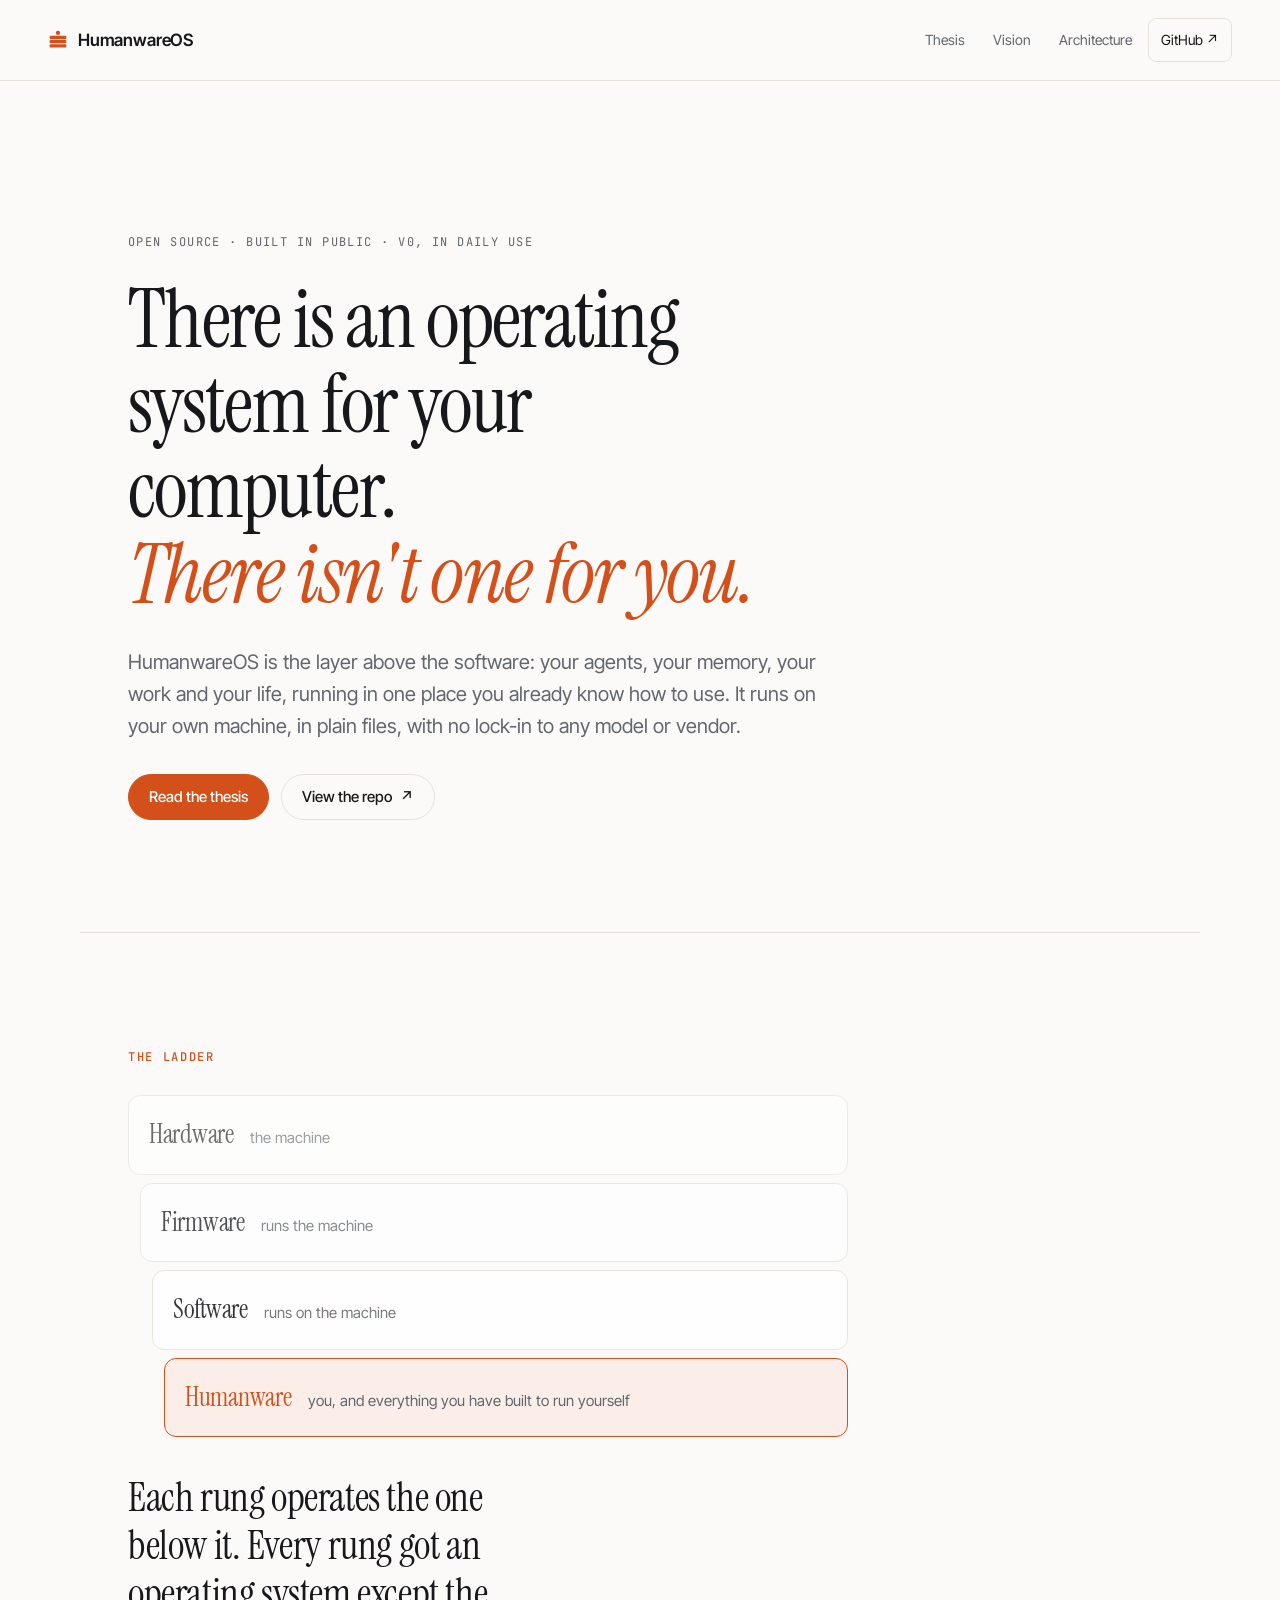
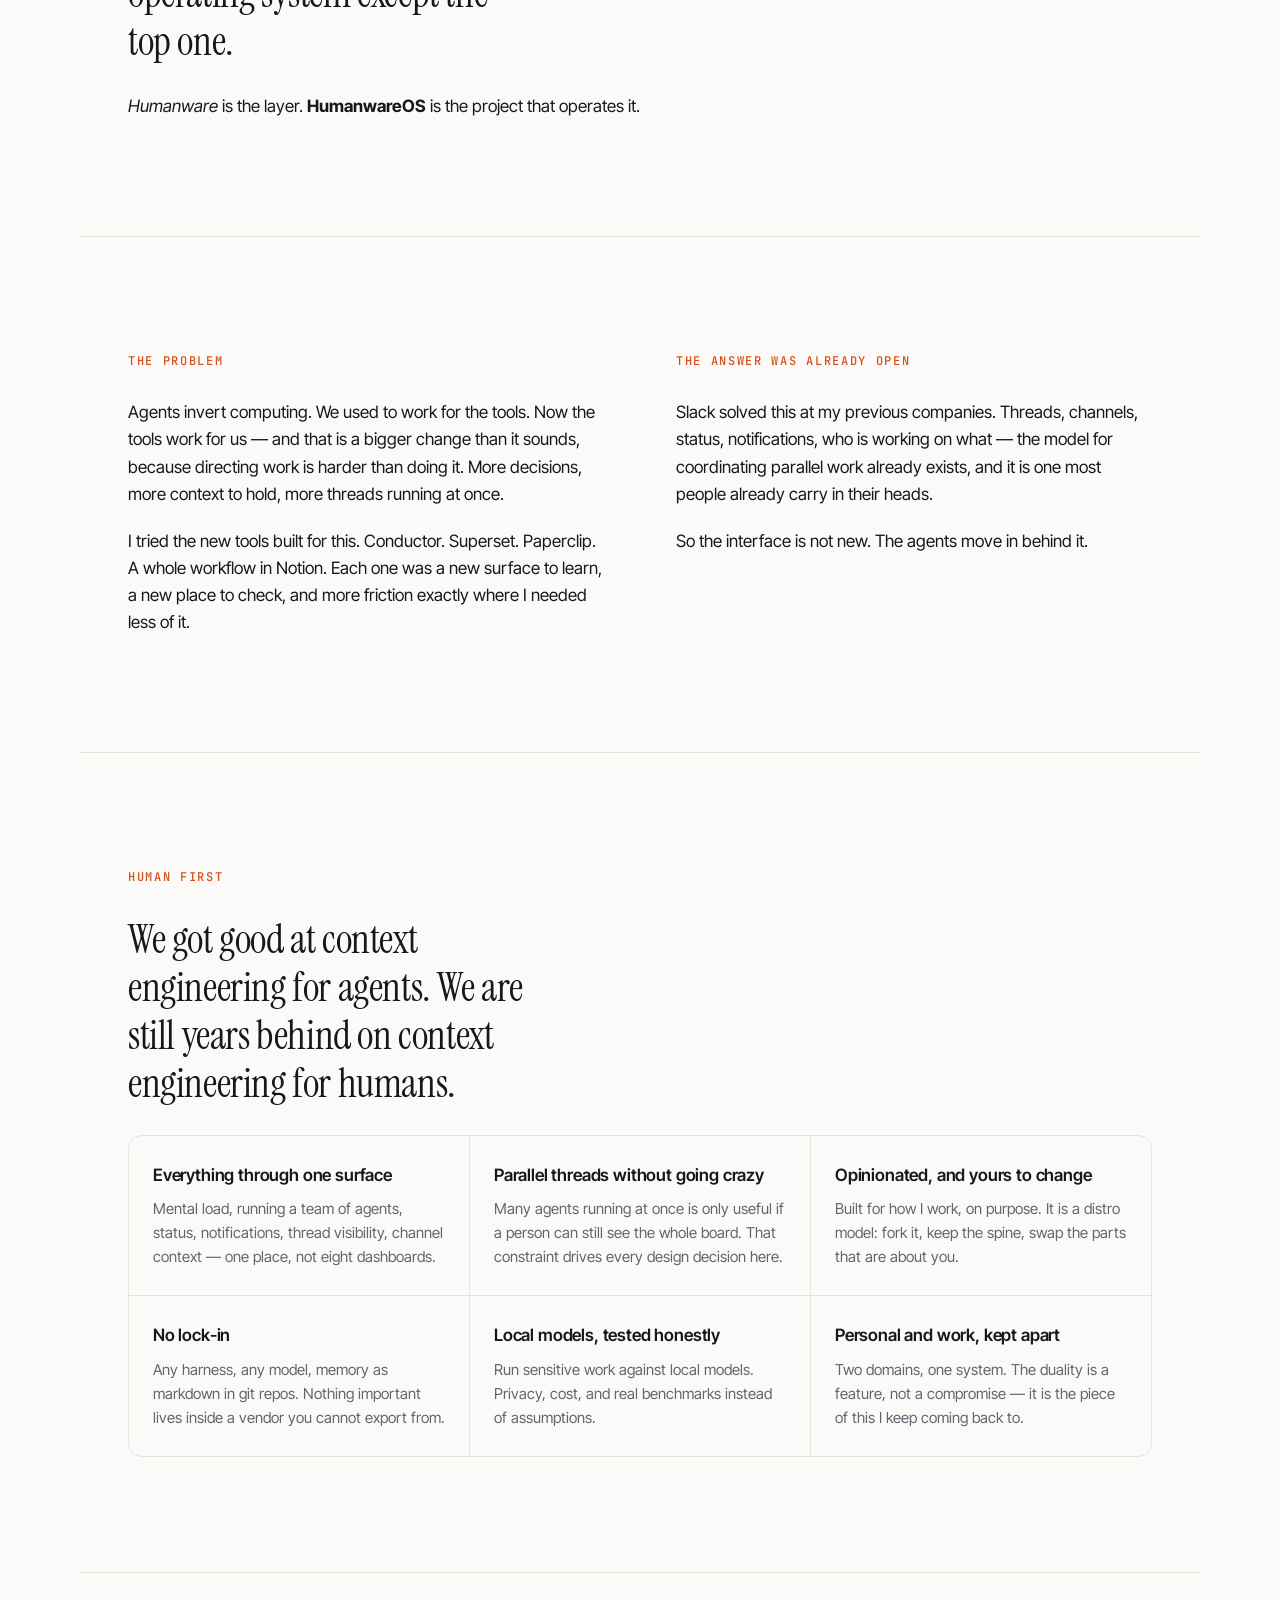
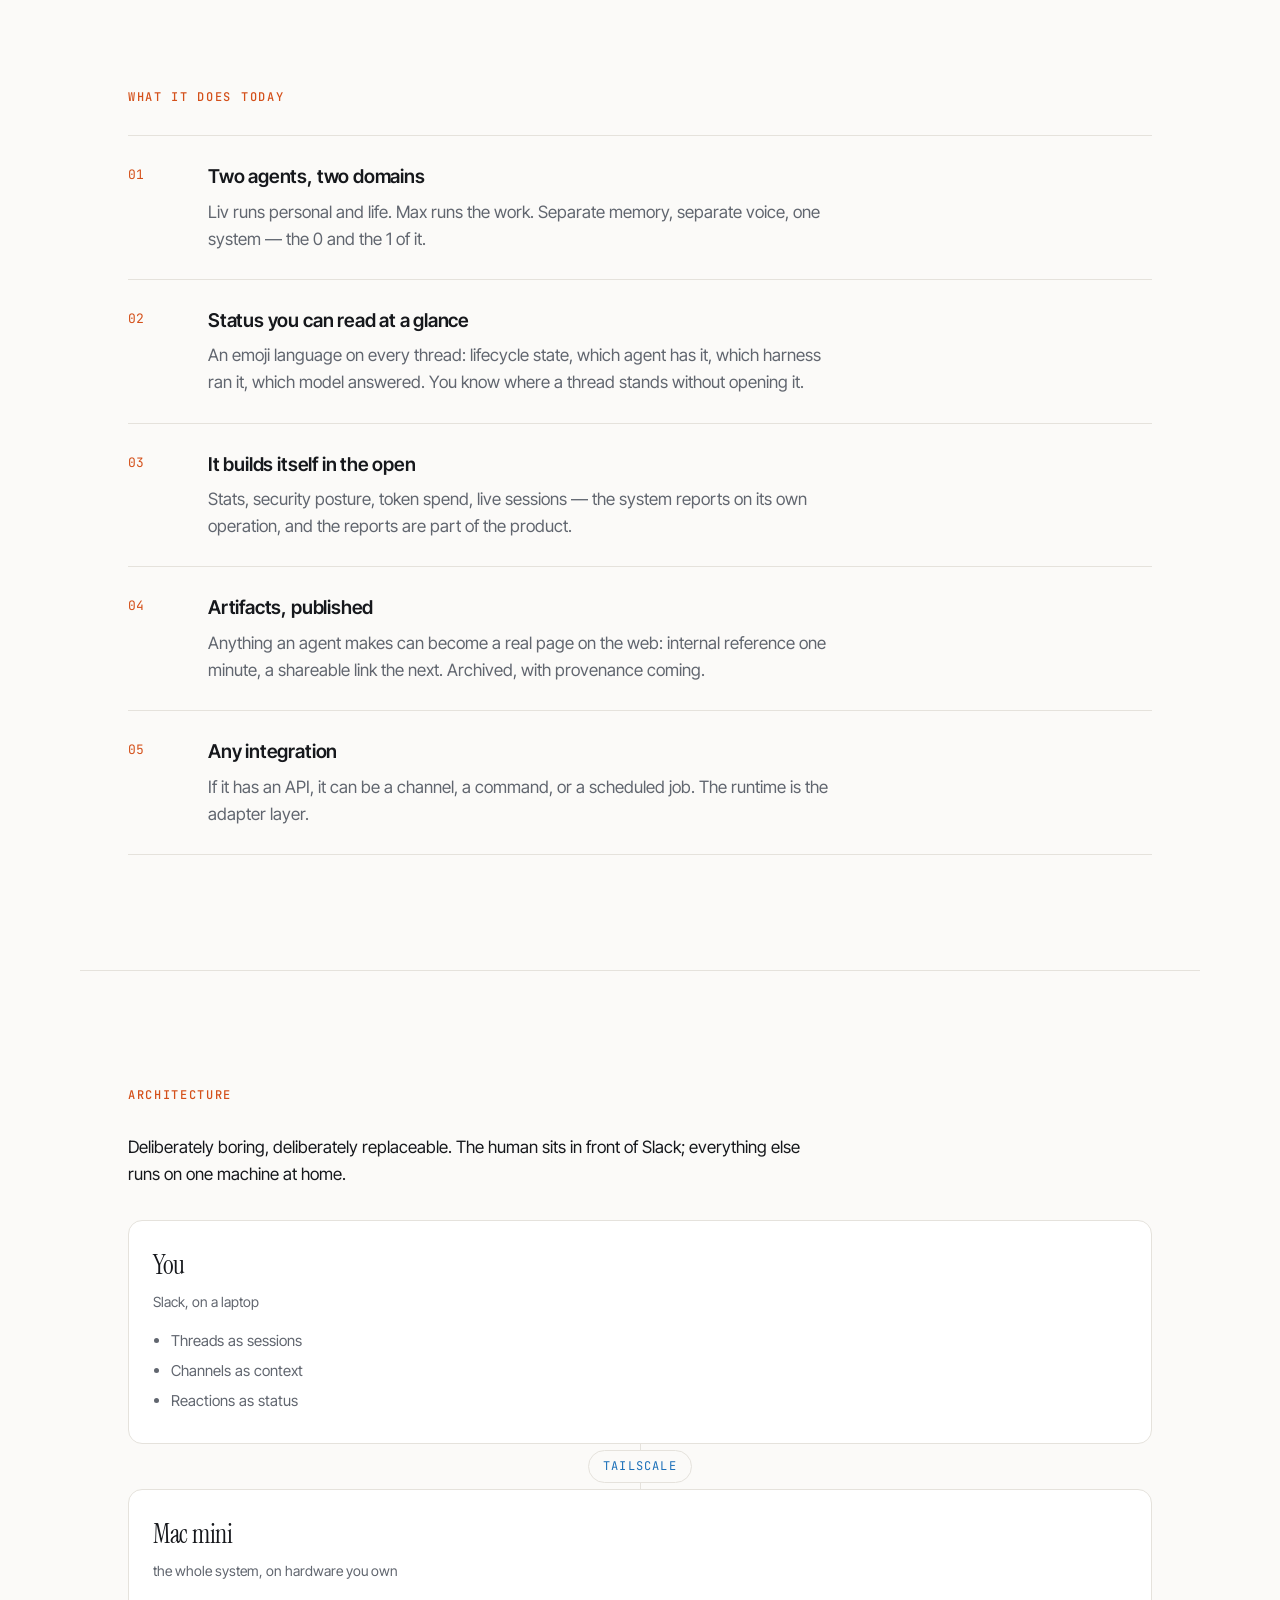
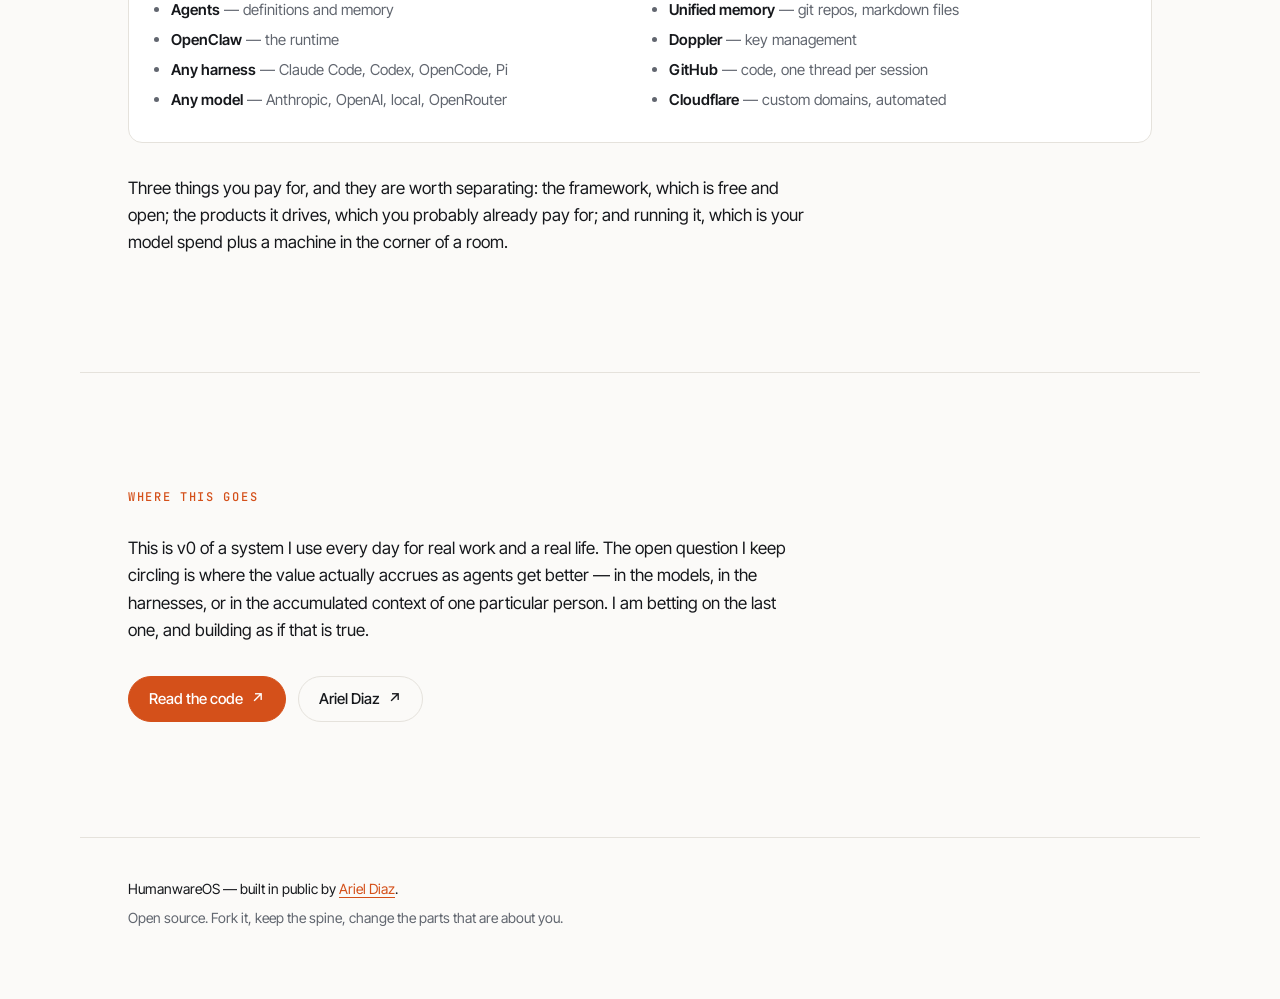
==== index.html @ c7828d2a "site: HumanwareOS v1 landing page Single static page, no build step. Narrative follows the intro-vid" ====
<!doctype html>
<html lang="en">
<head>
<meta charset="utf-8">
<meta name="viewport" content="width=device-width, initial-scale=1">
<title>HumanwareOS — an operating system for the top rung</title>
<meta name="description" content="Hardware, firmware, software, humanware. Every rung got an operating system except the top one. HumanwareOS is an open, opinionated system for running your life and your work through agents — in Slack, on your own machine, in plain files.">
<meta name="theme-color" content="#0b0c0e">
<meta property="og:type" content="website">
<meta property="og:url" content="https://humanwareos.com/">
<meta property="og:title" content="HumanwareOS — an operating system for the top rung">
<meta property="og:description" content="Every rung got an operating system except the top one. An open, opinionated system for running your life and your work through agents.">
<meta property="og:image" content="https://humanwareos.com/assets/og.png">
<meta name="twitter:card" content="summary_large_image">
<link rel="canonical" href="https://humanwareos.com/">
<link rel="icon" href="/assets/mark.svg" type="image/svg+xml">
<link rel="preconnect" href="https://fonts.googleapis.com">
<link rel="preconnect" href="https://fonts.gstatic.com" crossorigin>
<link href="https://fonts.googleapis.com/css2?family=Instrument+Serif:ital@0;1&family=Inter+Tight:wght@400;500;600&family=JetBrains+Mono:wght@400;500&display=swap" rel="stylesheet">
<link rel="stylesheet" href="/styles.css">
</head>
<body>

<a class="skip" href="#main">Skip to content</a>

<header class="topbar">
  <a class="wordmark" href="/">
    <svg class="mark" viewBox="0 0 24 24" aria-hidden="true"><rect x="2" y="17" width="20" height="4" rx="1"/><rect x="2" y="12" width="20" height="4" rx="1"/><rect x="2" y="7" width="20" height="4" rx="1"/><circle cx="12" cy="3.4" r="2.6"/></svg>
    <span>HumanwareOS</span>
  </a>
  <nav aria-label="Sections">
    <a href="#thesis">Thesis</a>
    <a href="#vision">Vision</a>
    <a href="#architecture">Architecture</a>
    <a class="cta" href="https://github.com/arieldiaz/life-os">GitHub&nbsp;<span aria-hidden="true">↗</span></a>
  </nav>
</header>

<main id="main">

  <section class="hero">
    <p class="eyebrow">Open source · built in public · v0, in daily use</p>
    <h1>There is an operating system for your computer.<br><em>There isn't one for you.</em></h1>
    <p class="lede">HumanwareOS is the layer above the software: your agents, your memory, your work and your life, running in one place you already know how to use. It runs on your own machine, in plain files, with no lock-in to any model or vendor.</p>
    <div class="actions">
      <a class="btn primary" href="#thesis">Read the thesis</a>
      <a class="btn" href="https://github.com/arieldiaz/life-os">View the repo <span aria-hidden="true">↗</span></a>
    </div>
  </section>

  <section id="thesis" class="band">
    <h2 class="section-title">The ladder</h2>
    <ol class="ladder" aria-label="Layers of computing">
      <li><span class="rung-name">Hardware</span><span class="rung-note">the machine</span></li>
      <li><span class="rung-name">Firmware</span><span class="rung-note">runs the machine</span></li>
      <li><span class="rung-name">Software</span><span class="rung-note">runs on the machine</span></li>
      <li class="top"><span class="rung-name">Humanware</span><span class="rung-note">you, and everything you have built to run yourself</span></li>
    </ol>
    <p class="pull">Each rung operates the one below it. Every rung got an operating system except the top one.</p>
    <p class="body"><em>Humanware</em> is the layer. <strong>HumanwareOS</strong> is the project that operates it.</p>
  </section>

  <section id="challenge" class="band split">
    <div class="col">
      <h2 class="section-title">The problem</h2>
      <p class="body">Agents invert computing. We used to work for the tools. Now the tools work for us — and that is a bigger change than it sounds, because directing work is harder than doing it. More decisions, more context to hold, more threads running at once.</p>
      <p class="body">I tried the new tools built for this. Conductor. Superset. Paperclip. A whole workflow in Notion. Each one was a new surface to learn, a new place to check, and more friction exactly where I needed less of it.</p>
    </div>
    <div class="col">
      <h2 class="section-title">The answer was already open</h2>
      <p class="body">Slack solved this at my previous companies. Threads, channels, status, notifications, who is working on what — the model for coordinating parallel work already exists, and it is one most people already carry in their heads.</p>
      <p class="body">So the interface is not new. The agents move in behind it.</p>
    </div>
  </section>

  <section id="vision" class="band">
    <h2 class="section-title">Human first</h2>
    <p class="pull">We got good at context engineering for agents. We are still years behind on context engineering for humans.</p>
    <div class="grid">
      <article><h3>Everything through one surface</h3><p>Mental load, running a team of agents, status, notifications, thread visibility, channel context — one place, not eight dashboards.</p></article>
      <article><h3>Parallel threads without going crazy</h3><p>Many agents running at once is only useful if a person can still see the whole board. That constraint drives every design decision here.</p></article>
      <article><h3>Opinionated, and yours to change</h3><p>Built for how I work, on purpose. It is a distro model: fork it, keep the spine, swap the parts that are about you.</p></article>
      <article><h3>No lock-in</h3><p>Any harness, any model, memory as markdown in git repos. Nothing important lives inside a vendor you cannot export from.</p></article>
      <article><h3>Local models, tested honestly</h3><p>Run sensitive work against local models. Privacy, cost, and real benchmarks instead of assumptions.</p></article>
      <article><h3>Personal and work, kept apart</h3><p>Two domains, one system. The duality is a feature, not a compromise — it is the piece of this I keep coming back to.</p></article>
    </div>
  </section>

  <section id="features" class="band">
    <h2 class="section-title">What it does today</h2>
    <div class="feature-rows">
      <div class="frow"><div class="fnum">01</div><div><h3>Two agents, two domains</h3><p>Liv runs personal and life. Max runs the work. Separate memory, separate voice, one system — the 0 and the 1 of it.</p></div></div>
      <div class="frow"><div class="fnum">02</div><div><h3>Status you can read at a glance</h3><p>An emoji language on every thread: lifecycle state, which agent has it, which harness ran it, which model answered. You know where a thread stands without opening it.</p></div></div>
      <div class="frow"><div class="fnum">03</div><div><h3>It builds itself in the open</h3><p>Stats, security posture, token spend, live sessions — the system reports on its own operation, and the reports are part of the product.</p></div></div>
      <div class="frow"><div class="fnum">04</div><div><h3>Artifacts, published</h3><p>Anything an agent makes can become a real page on the web: internal reference one minute, a shareable link the next. Archived, with provenance coming.</p></div></div>
      <div class="frow"><div class="fnum">05</div><div><h3>Any integration</h3><p>If it has an API, it can be a channel, a command, or a scheduled job. The runtime is the adapter layer.</p></div></div>
    </div>
  </section>

  <section id="architecture" class="band">
    <h2 class="section-title">Architecture</h2>
    <p class="body arch-intro">Deliberately boring, deliberately replaceable. The human sits in front of Slack; everything else runs on one machine at home.</p>
    <div class="stack">
      <div class="node">
        <h3>You</h3>
        <p class="node-sub">Slack, on a laptop</p>
        <ul><li>Threads as sessions</li><li>Channels as context</li><li>Reactions as status</li></ul>
      </div>
      <div class="link" aria-hidden="true"><span>Tailscale</span></div>
      <div class="node wide">
        <h3>Mac mini</h3>
        <p class="node-sub">the whole system, on hardware you own</p>
        <ul class="two-up">
          <li><strong>Agents</strong> — definitions and memory</li>
          <li><strong>OpenClaw</strong> — the runtime</li>
          <li><strong>Any harness</strong> — Claude Code, Codex, OpenCode, Pi</li>
          <li><strong>Any model</strong> — Anthropic, OpenAI, local, OpenRouter</li>
          <li><strong>Unified memory</strong> — git repos, markdown files</li>
          <li><strong>Doppler</strong> — key management</li>
          <li><strong>GitHub</strong> — code, one thread per session</li>
          <li><strong>Cloudflare</strong> — custom domains, automated</li>
        </ul>
      </div>
    </div>
    <p class="body">Three things you pay for, and they are worth separating: the framework, which is free and open; the products it drives, which you probably already pay for; and running it, which is your model spend plus a machine in the corner of a room.</p>
  </section>

  <section class="band closing">
    <h2 class="section-title">Where this goes</h2>
    <p class="body">This is v0 of a system I use every day for real work and a real life. The open question I keep circling is where the value actually accrues as agents get better — in the models, in the harnesses, or in the accumulated context of one particular person. I am betting on the last one, and building as if that is true.</p>
    <div class="actions">
      <a class="btn primary" href="https://github.com/arieldiaz/life-os">Read the code <span aria-hidden="true">↗</span></a>
      <a class="btn" href="https://arieldiaz.com">Ariel Diaz <span aria-hidden="true">↗</span></a>
    </div>
  </section>

</main>

<footer class="footer">
  <p>HumanwareOS — built in public by <a href="https://arieldiaz.com">Ariel Diaz</a>.</p>
  <p class="dim">Open source. Fork it, keep the spine, change the parts that are about you.</p>
</footer>

</body>
</html>
---- styles.css ----
/* HumanwareOS — humanwareos.com
   One stylesheet, no build step. Tokens first, then layout. */

:root {
  --bg: #0b0c0e;
  --surface: #131519;
  --surface-2: #191c21;
  --text: #edeff2;
  --muted: #949ba6;
  --line: #23272e;
  --accent: #ff7a45;   /* work / fire */
  --accent-2: #4aa8f0; /* life / ocean */
  --accent-ink: #0b0c0e;

  --font-display: "Instrument Serif", Georgia, serif;
  --font-text: "Inter Tight", -apple-system, BlinkMacSystemFont, "Segoe UI", sans-serif;
  --font-mono: "JetBrains Mono", ui-monospace, SFMono-Regular, Menlo, monospace;

  --measure: 68ch;
  --pad: clamp(20px, 5vw, 48px);
}

@media (prefers-color-scheme: light) {
  :root {
    --bg: #fbfaf8;
    --surface: #ffffff;
    --surface-2: #f4f2ee;
    --text: #16181c;
    --muted: #61666f;
    --line: #e5e2dc;
    --accent: #d4501a;
    --accent-2: #1a6fb8;
    --accent-ink: #ffffff;
  }
}

*, *::before, *::after { box-sizing: border-box; }

html { scroll-behavior: smooth; }
@media (prefers-reduced-motion: reduce) {
  html { scroll-behavior: auto; }
  * { animation: none !important; transition: none !important; }
}

body {
  margin: 0;
  background: var(--bg);
  color: var(--text);
  font-family: var(--font-text);
  font-size: 17px;
  line-height: 1.6;
  -webkit-font-smoothing: antialiased;
}

a { color: inherit; }

.skip {
  position: absolute; left: -9999px; top: 0;
  background: var(--accent); color: var(--accent-ink);
  padding: 12px 16px; z-index: 10;
}
.skip:focus { left: 0; }

:focus-visible { outline: 2px solid var(--accent); outline-offset: 3px; border-radius: 4px; }

/* ---------- top bar ---------- */

.topbar {
  display: flex; align-items: center; justify-content: space-between;
  gap: 16px;
  padding: 18px var(--pad);
  border-bottom: 1px solid var(--line);
  position: sticky; top: 0; z-index: 5;
  background: color-mix(in srgb, var(--bg) 88%, transparent);
  backdrop-filter: blur(10px);
}

.wordmark {
  display: inline-flex; align-items: center; gap: 10px;
  text-decoration: none; font-weight: 600; letter-spacing: -0.01em;
}
.mark { width: 20px; height: 20px; fill: var(--accent); flex: none; }

.topbar nav { display: flex; align-items: center; gap: 4px; }
.topbar nav a {
  text-decoration: none; color: var(--muted);
  font-size: 14px; padding: 10px 12px; border-radius: 8px;
  min-height: 44px; display: inline-flex; align-items: center;
}
.topbar nav a:hover { color: var(--text); background: var(--surface-2); }
.topbar nav a.cta { color: var(--text); border: 1px solid var(--line); }
@media (max-width: 640px) {
  .topbar nav a:not(.cta) { display: none; }
}

/* ---------- shared ---------- */

.band {
  padding: clamp(64px, 9vw, 120px) var(--pad);
  max-width: 1120px; margin: 0 auto;
  border-top: 1px solid var(--line);
}

.section-title {
  font-family: var(--font-mono);
  font-size: 12px; font-weight: 500;
  letter-spacing: 0.14em; text-transform: uppercase;
  color: var(--accent);
  margin: 0 0 28px;
}

.body { max-width: var(--measure); color: var(--text); margin: 0 0 20px; }
.body:last-child { margin-bottom: 0; }

.pull {
  font-family: var(--font-display);
  font-size: clamp(26px, 4vw, 40px);
  line-height: 1.2; letter-spacing: -0.01em;
  max-width: 22ch; margin: 0 0 28px;
}

.btn {
  display: inline-flex; align-items: center; gap: 8px;
  min-height: 46px; padding: 0 20px;
  border: 1px solid var(--line); border-radius: 999px;
  text-decoration: none; font-size: 15px; font-weight: 500;
  transition: background 120ms ease, border-color 120ms ease, transform 120ms ease;
}
.btn:hover { background: var(--surface-2); transform: translateY(-1px); }
.btn.primary { background: var(--accent); border-color: var(--accent); color: var(--accent-ink); }
.btn.primary:hover { filter: brightness(1.08); background: var(--accent); }

.actions { display: flex; flex-wrap: wrap; gap: 12px; margin-top: 32px; }

/* ---------- hero ---------- */

.hero {
  padding: clamp(72px, 12vw, 152px) var(--pad) clamp(64px, 9vw, 112px);
  max-width: 1120px; margin: 0 auto;
}

.eyebrow {
  font-family: var(--font-mono); font-size: 12px;
  letter-spacing: 0.12em; text-transform: uppercase;
  color: var(--muted); margin: 0 0 24px;
}

.hero h1 {
  font-family: var(--font-display);
  font-weight: 400;
  font-size: clamp(38px, 7.2vw, 82px);
  line-height: 1.04;
  letter-spacing: -0.02em;
  margin: 0 0 28px;
  max-width: 17ch;
}
.hero h1 em { font-style: italic; color: var(--accent); }

.lede { max-width: 58ch; font-size: clamp(17px, 2vw, 20px); color: var(--muted); margin: 0; }

/* ---------- the ladder ---------- */

.ladder { list-style: none; margin: 0 0 36px; padding: 0; max-width: 720px; }
.ladder li {
  display: flex; align-items: baseline; gap: 16px; flex-wrap: wrap;
  padding: 18px 20px;
  border: 1px solid var(--line);
  border-radius: 12px;
  background: var(--surface);
  margin-bottom: 8px;
}
.ladder li:nth-child(1) { margin-left: 0; opacity: 0.62; }
.ladder li:nth-child(2) { margin-left: 12px; opacity: 0.74; }
.ladder li:nth-child(3) { margin-left: 24px; opacity: 0.86; }
.ladder li.top {
  margin-left: 36px;
  opacity: 1;
  border-color: var(--accent);
  background: color-mix(in srgb, var(--accent) 10%, var(--surface));
}
@media (max-width: 560px) {
  .ladder li, .ladder li.top { margin-left: 0; }
}
.rung-name { font-family: var(--font-display); font-size: 26px; letter-spacing: -0.01em; }
.ladder li.top .rung-name { color: var(--accent); }
.rung-note { color: var(--muted); font-size: 15px; }

/* ---------- split ---------- */

.split { display: grid; grid-template-columns: 1fr 1fr; gap: clamp(32px, 6vw, 72px); }
@media (max-width: 860px) { .split { grid-template-columns: 1fr; } }

/* ---------- vision grid ---------- */

.grid {
  display: grid;
  grid-template-columns: repeat(auto-fit, minmax(260px, 1fr));
  gap: 1px;
  background: var(--line);
  border: 1px solid var(--line);
  border-radius: 14px;
  overflow: hidden;
}
.grid article { background: var(--bg); padding: 26px 24px; }
.grid h3 { font-size: 17px; font-weight: 600; margin: 0 0 8px; letter-spacing: -0.01em; }
.grid p { margin: 0; color: var(--muted); font-size: 15px; }

/* ---------- feature rows ---------- */

.feature-rows { border-top: 1px solid var(--line); }
.frow {
  display: grid; grid-template-columns: 72px 1fr; gap: 8px;
  padding: 26px 0; border-bottom: 1px solid var(--line);
}
@media (max-width: 560px) { .frow { grid-template-columns: 1fr; gap: 4px; } }
.fnum { font-family: var(--font-mono); font-size: 13px; color: var(--accent); padding-top: 3px; }
.frow h3 { font-size: 19px; margin: 0 0 6px; font-weight: 600; letter-spacing: -0.01em; }
.frow p { margin: 0; color: var(--muted); max-width: 62ch; }

/* ---------- architecture stack ---------- */

.arch-intro { margin-bottom: 32px; }

.stack { display: flex; flex-direction: column; align-items: stretch; margin-bottom: 32px; }

.node {
  border: 1px solid var(--line); border-radius: 14px;
  background: var(--surface); padding: 24px;
}
.node h3 { font-family: var(--font-display); font-size: 26px; font-weight: 400; margin: 0; letter-spacing: -0.01em; }
.node-sub { color: var(--muted); font-size: 14px; margin: 4px 0 16px; }
.node ul { margin: 0; padding-left: 18px; color: var(--muted); font-size: 15px; }
.node li { margin-bottom: 6px; }
.node li strong { color: var(--text); font-weight: 600; }
.node ul.two-up { columns: 2; column-gap: 40px; }
@media (max-width: 640px) { .node ul.two-up { columns: 1; } }

.link {
  display: flex; align-items: center; justify-content: center;
  padding: 6px 0; position: relative;
}
.link::before {
  content: ""; position: absolute; top: 0; bottom: 0; left: 50%;
  width: 1px; background: var(--line);
}
.link span {
  position: relative; background: var(--bg); padding: 6px 14px;
  font-family: var(--font-mono); font-size: 12px; letter-spacing: 0.1em;
  text-transform: uppercase; color: var(--accent-2);
  border: 1px solid var(--line); border-radius: 999px;
}

/* ---------- closing + footer ---------- */

.closing .body { max-width: var(--measure); }

.footer {
  border-top: 1px solid var(--line);
  padding: 40px var(--pad) 64px;
  max-width: 1120px; margin: 0 auto;
  font-size: 14px;
}
.footer p { margin: 0 0 6px; }
.footer .dim { color: var(--muted); }
.footer a { color: var(--accent); text-decoration-thickness: 1px; text-underline-offset: 3px; }
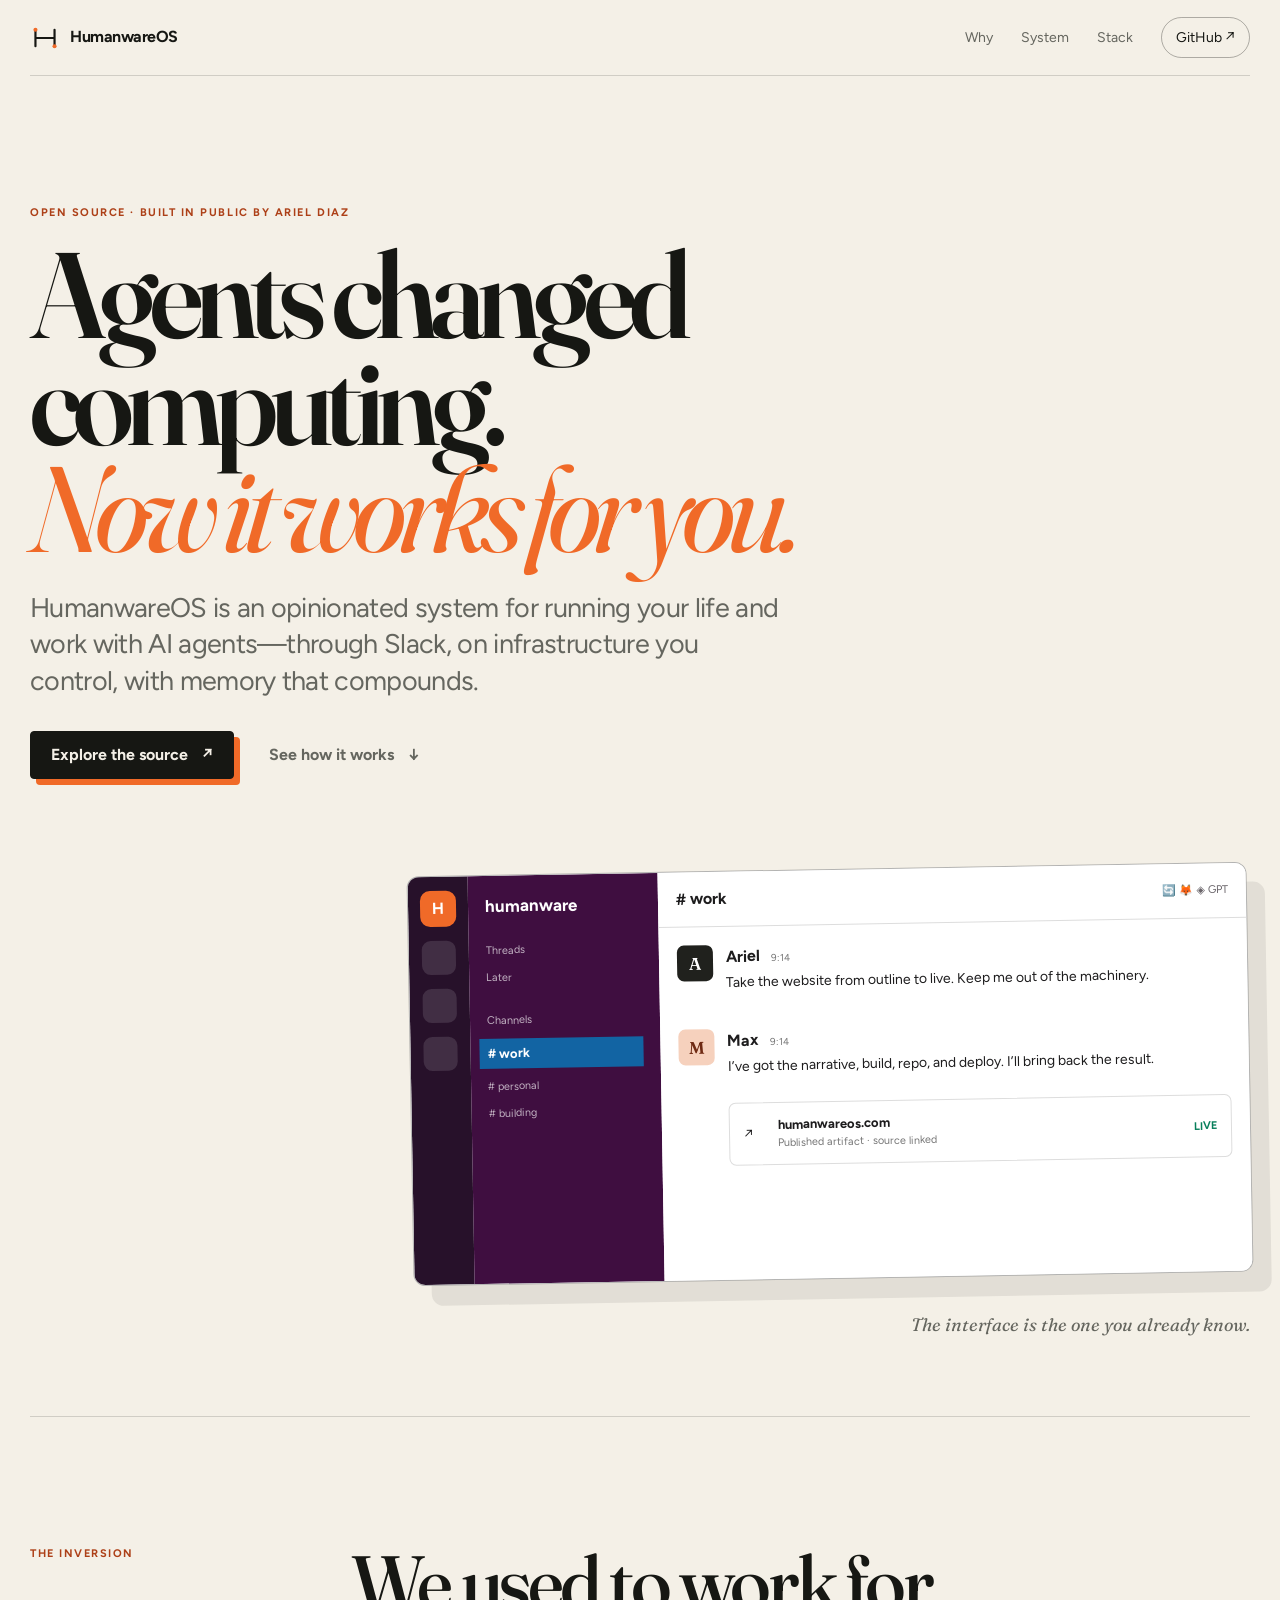
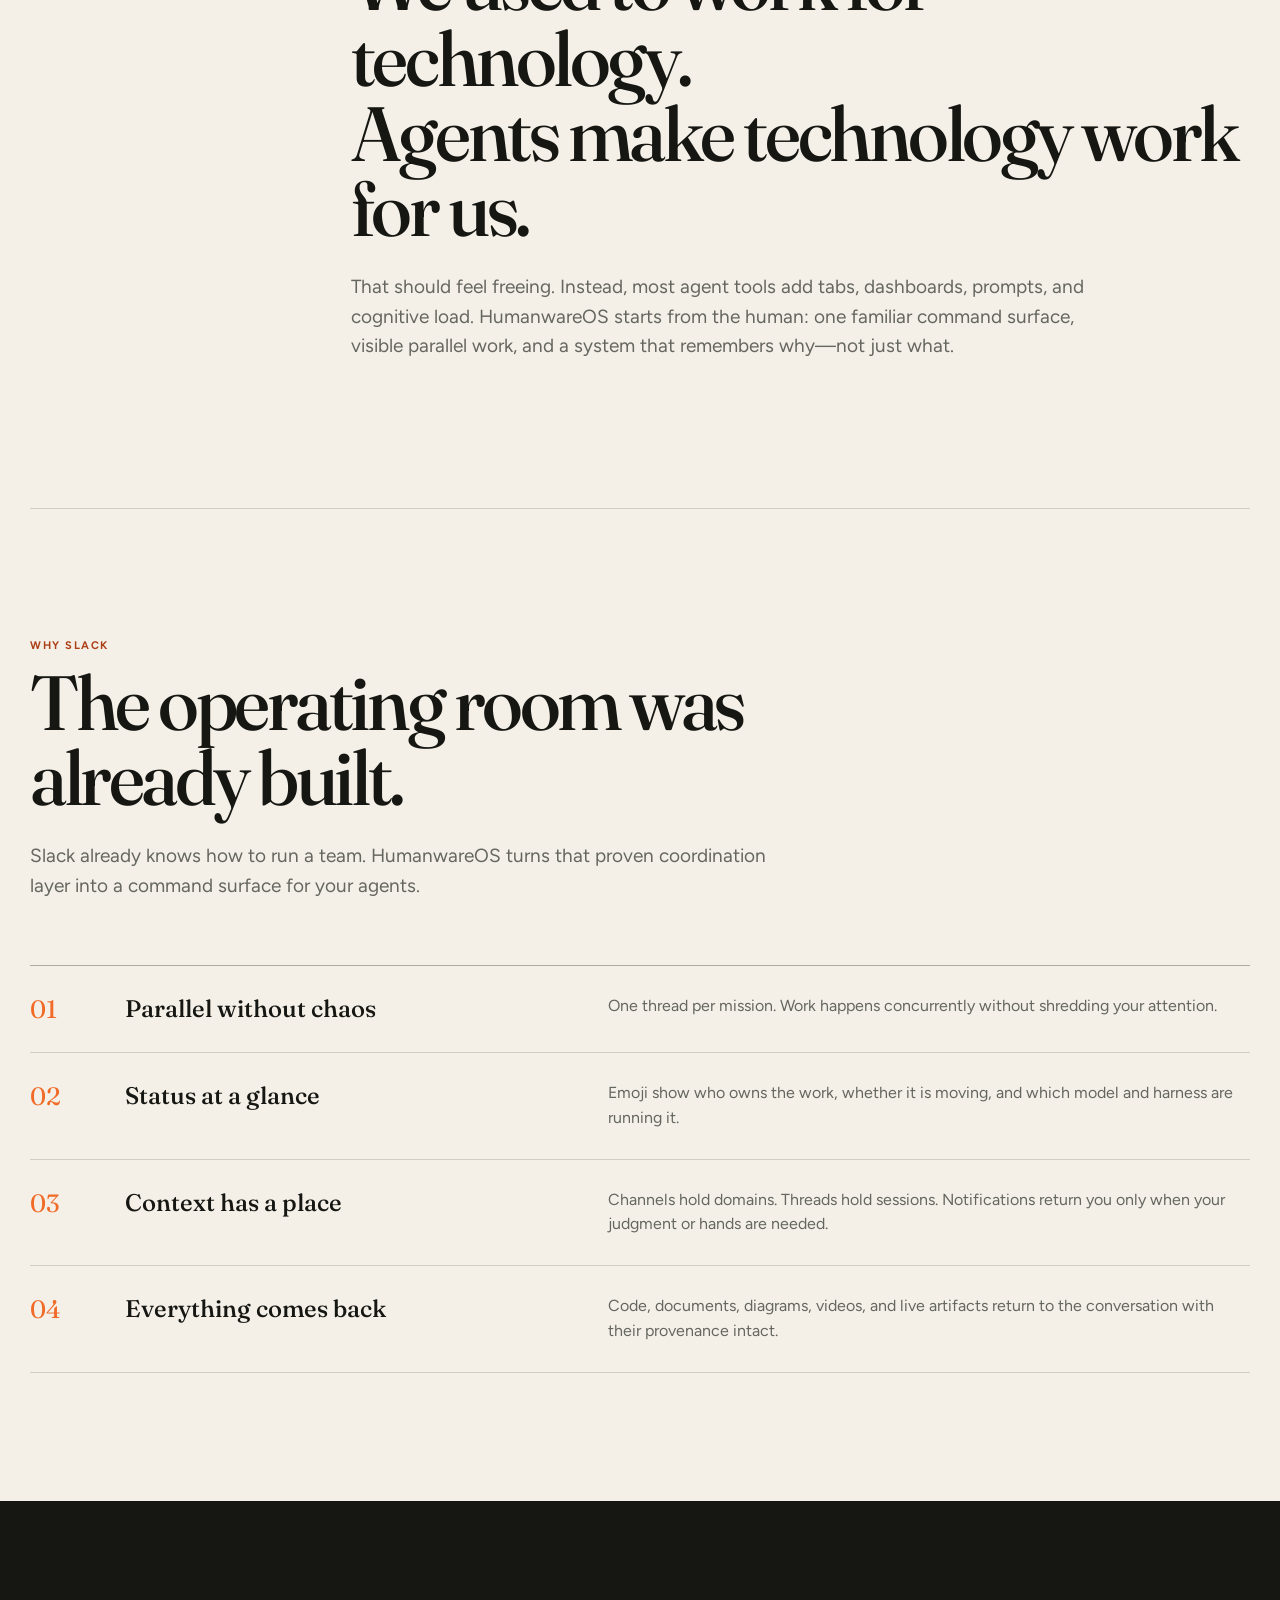
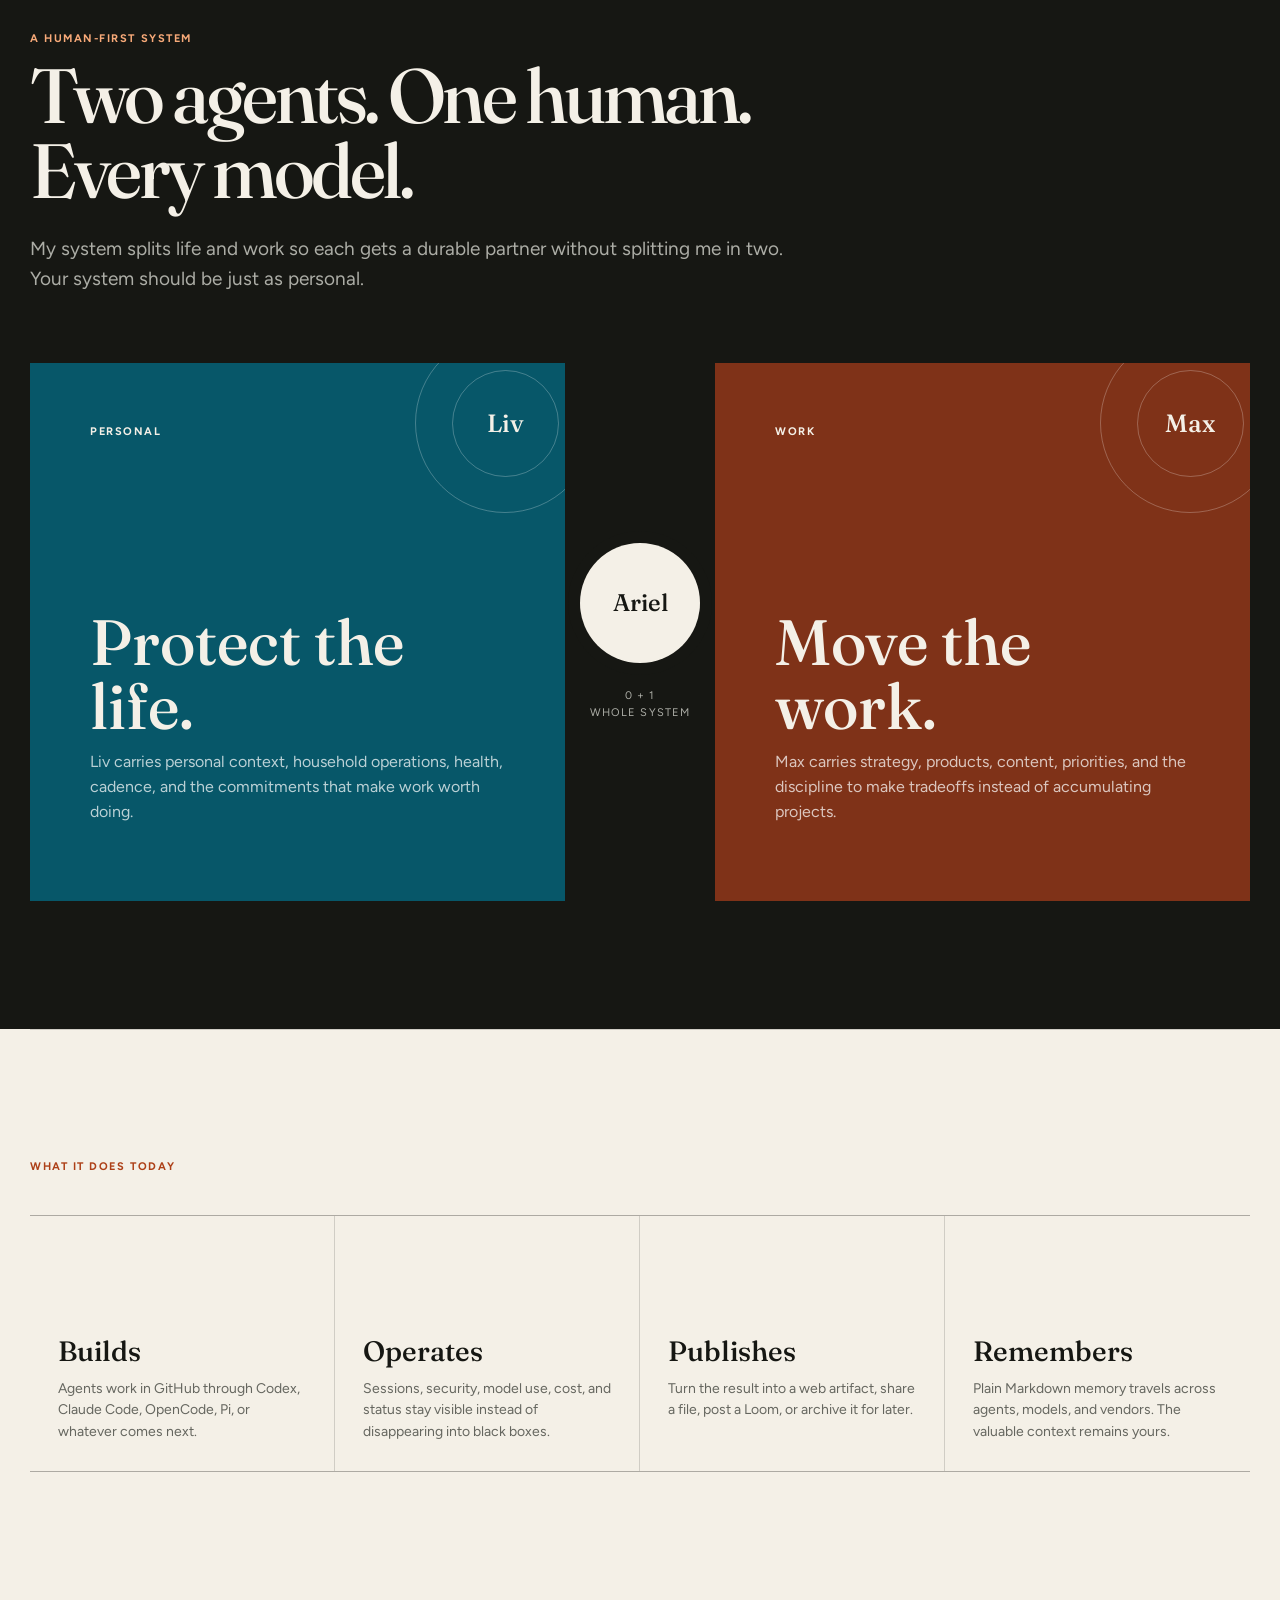
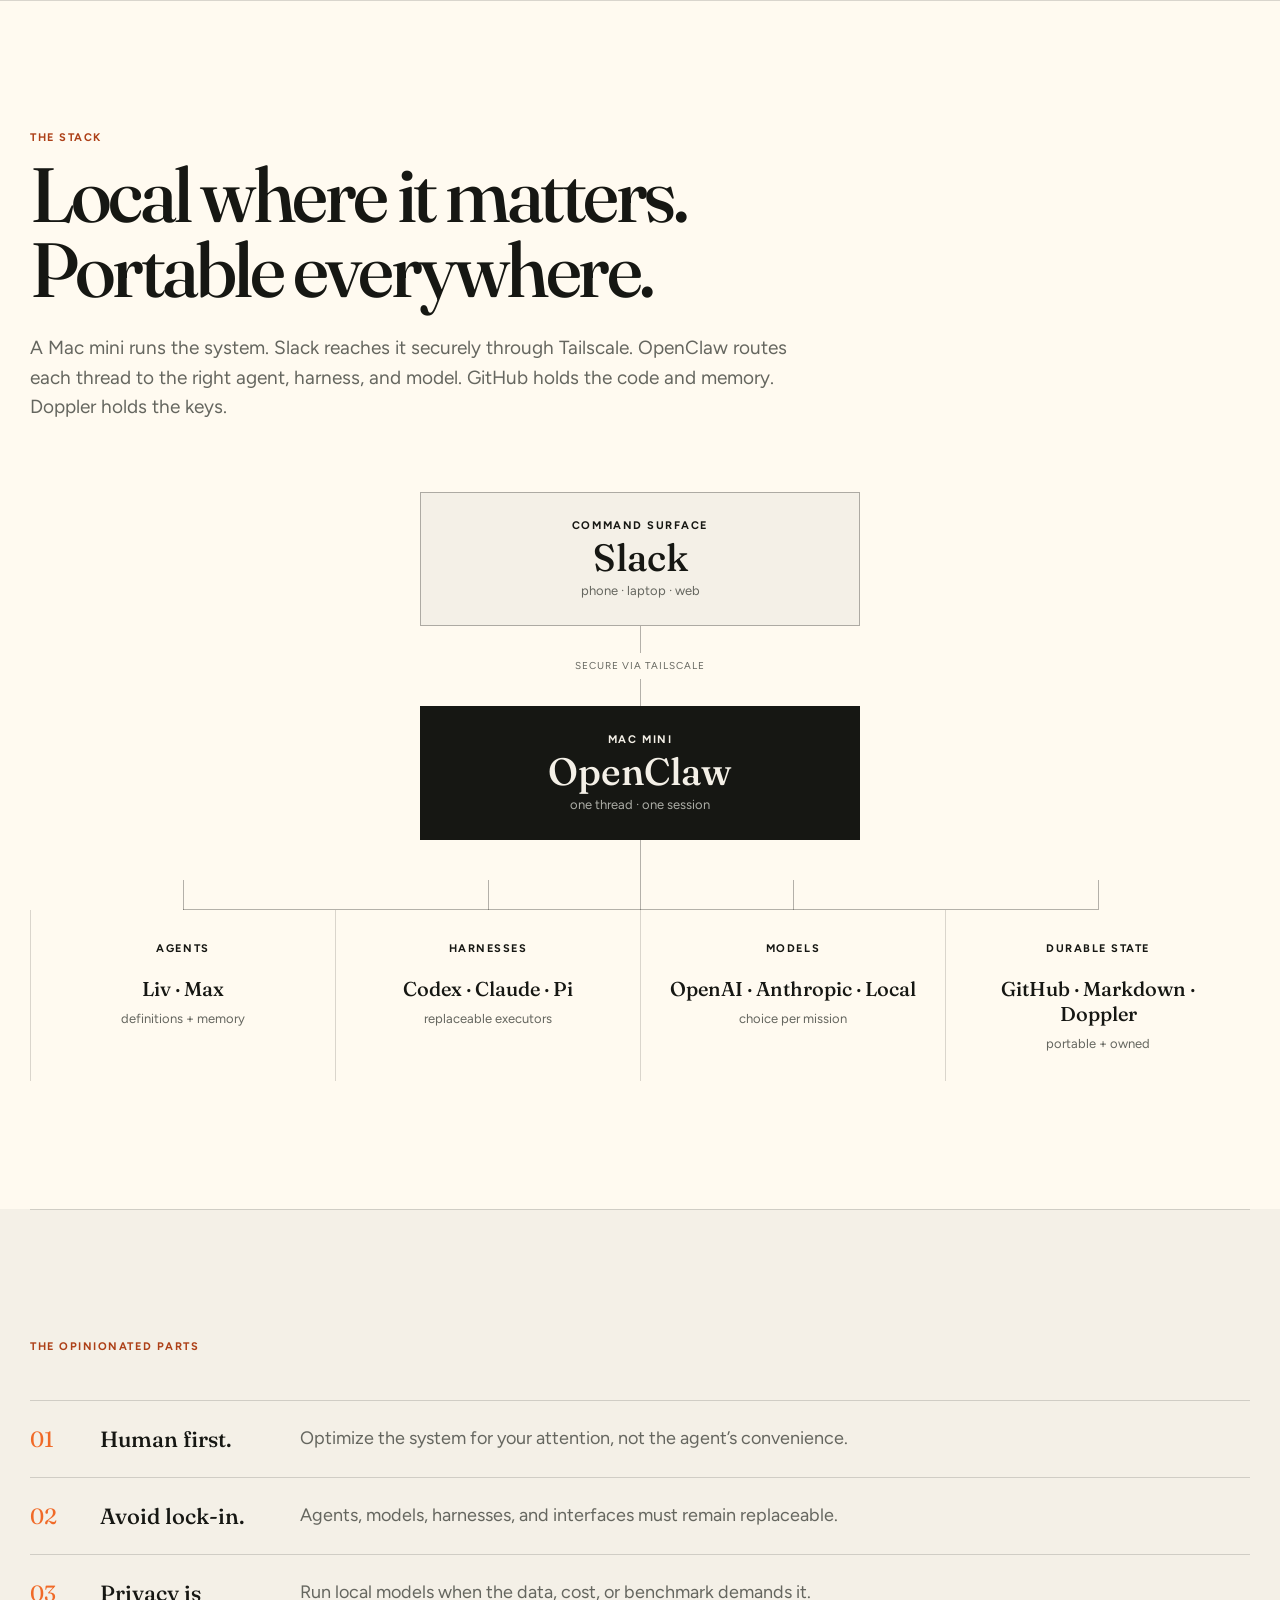
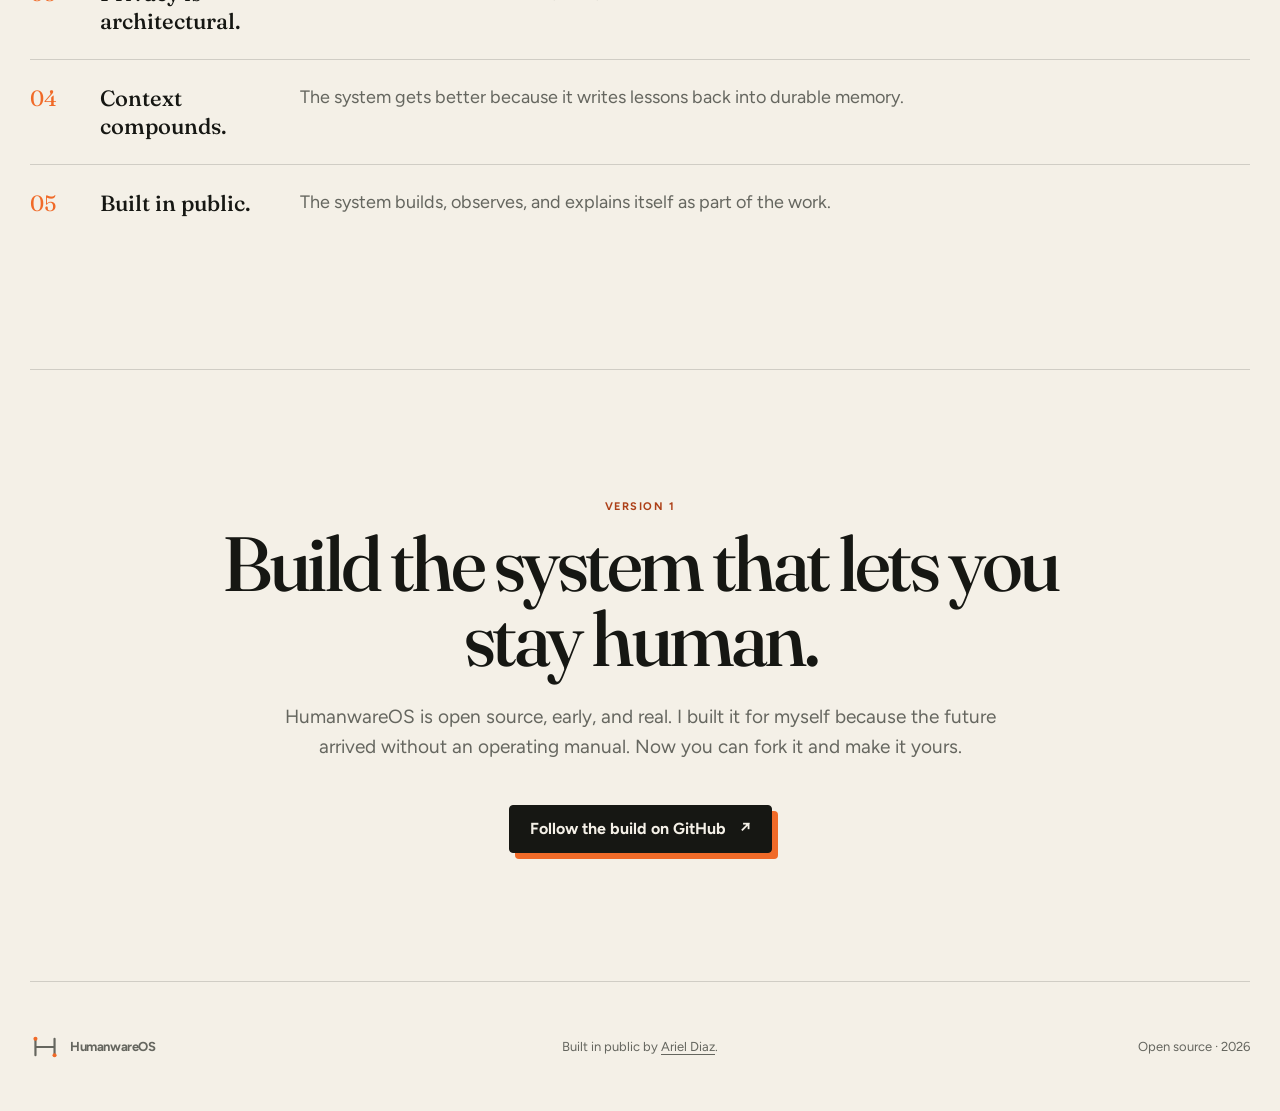
==== commit 49c7d95c: "Launch HumanwareOS website" ====
--- a/index.html
+++ b/index.html
@@ -1,145 +1,184 @@
 <!doctype html>
 <html lang="en">
-<head>
-<meta charset="utf-8">
-<meta name="viewport" content="width=device-width, initial-scale=1">
-<title>HumanwareOS — an operating system for the top rung</title>
-<meta name="description" content="Hardware, firmware, software, humanware. Every rung got an operating system except the top one. HumanwareOS is an open, opinionated system for running your life and your work through agents — in Slack, on your own machine, in plain files.">
-<meta name="theme-color" content="#0b0c0e">
-<meta property="og:type" content="website">
-<meta property="og:url" content="https://humanwareos.com/">
-<meta property="og:title" content="HumanwareOS — an operating system for the top rung">
-<meta property="og:description" content="Every rung got an operating system except the top one. An open, opinionated system for running your life and your work through agents.">
-<meta property="og:image" content="https://humanwareos.com/assets/og.png">
-<meta name="twitter:card" content="summary_large_image">
-<link rel="canonical" href="https://humanwareos.com/">
-<link rel="icon" href="/assets/mark.svg" type="image/svg+xml">
-<link rel="preconnect" href="https://fonts.googleapis.com">
-<link rel="preconnect" href="https://fonts.gstatic.com" crossorigin>
-<link href="https://fonts.googleapis.com/css2?family=Instrument+Serif:ital@0;1&family=Inter+Tight:wght@400;500;600&family=JetBrains+Mono:wght@400;500&display=swap" rel="stylesheet">
-<link rel="stylesheet" href="/styles.css">
-</head>
-<body>
+  <head>
+    <meta charset="utf-8">
+    <meta name="viewport" content="width=device-width, initial-scale=1">
+    <meta name="description" content="HumanwareOS is an open-source operating system for running your life and work with AI agents through Slack.">
+    <meta name="theme-color" content="#f4f0e7">
+    <meta property="og:title" content="HumanwareOS">
+    <meta property="og:description" content="Agents changed computing. HumanwareOS makes them work for you.">
+    <meta property="og:type" content="website">
+    <meta property="og:url" content="https://humanwareos.com/">
+    <meta name="twitter:card" content="summary_large_image">
+    <title>HumanwareOS — AI that works for you</title>
+    <link rel="preconnect" href="https://fonts.googleapis.com">
+    <link rel="preconnect" href="https://fonts.gstatic.com" crossorigin>
+    <link href="https://fonts.googleapis.com/css2?family=Figtree:wght@400;500;600;700&amp;family=Fraunces:opsz,wght@9..144,400;9..144,600&amp;display=swap" rel="stylesheet">
+    <link rel="stylesheet" href="/styles.css">
+    <script src="/app.js" defer></script>
+  </head>
+  <body>
+    <a class="skip-link" href="#main">Skip to content</a>
+    <header class="site-header">
+      <a class="wordmark" href="/" aria-label="HumanwareOS home">
+        <svg viewBox="0 0 44 44" aria-hidden="true">
+          <path d="M8 10v24M36 10v24M8 22h28"></path>
+          <circle cx="8" cy="10" r="3"></circle>
+          <circle cx="36" cy="34" r="3"></circle>
+        </svg>
+        <span>HumanwareOS</span>
+      </a>
+      <nav aria-label="Primary navigation">
+        <a href="#why">Why</a>
+        <a href="#system">System</a>
+        <a href="#stack">Stack</a>
+        <a class="nav-action" href="https://github.com/arieldiaz/life-os">GitHub <span aria-hidden="true">↗</span></a>
+      </nav>
+    </header>
 
-<a class="skip" href="#main">Skip to content</a>
+    <main id="main">
+      <section class="hero">
+        <div class="hero-copy">
+          <p class="kicker">Open source · built in public by Ariel Diaz</p>
+          <h1>Agents changed computing.<br><em>Now it works for you.</em></h1>
+          <p class="lede">HumanwareOS is an opinionated system for running your life and work with AI agents—through Slack, on infrastructure you control, with memory that compounds.</p>
+          <div class="hero-actions">
+            <a class="button primary" href="https://github.com/arieldiaz/life-os">Explore the source <span aria-hidden="true">↗</span></a>
+            <a class="button text-button" href="#system">See how it works <span aria-hidden="true">↓</span></a>
+          </div>
+        </div>
 
-<header class="topbar">
-  <a class="wordmark" href="/">
-    <svg class="mark" viewBox="0 0 24 24" aria-hidden="true"><rect x="2" y="17" width="20" height="4" rx="1"/><rect x="2" y="12" width="20" height="4" rx="1"/><rect x="2" y="7" width="20" height="4" rx="1"/><circle cx="12" cy="3.4" r="2.6"/></svg>
-    <span>HumanwareOS</span>
-  </a>
-  <nav aria-label="Sections">
-    <a href="#thesis">Thesis</a>
-    <a href="#vision">Vision</a>
-    <a href="#architecture">Architecture</a>
-    <a class="cta" href="https://github.com/arieldiaz/life-os">GitHub&nbsp;<span aria-hidden="true">↗</span></a>
-  </nav>
-</header>
+        <div class="slack-window" aria-label="Example HumanwareOS conversation in Slack">
+          <div class="slack-rail" aria-hidden="true">
+            <span class="workspace">H</span>
+            <span></span><span></span><span></span>
+          </div>
+          <div class="slack-sidebar" aria-hidden="true">
+            <strong>humanware</strong>
+            <small>Threads</small>
+            <small>Later</small>
+            <p>Channels</p>
+            <b># work</b>
+            <small># personal</small>
+            <small># building</small>
+          </div>
+          <div class="slack-thread">
+            <div class="thread-top"><strong># work</strong><span>🔄 🦊 ◈ GPT</span></div>
+            <article>
+              <span class="avatar ariel">A</span>
+              <div><strong>Ariel <time>9:14</time></strong><p>Take the website from outline to live. Keep me out of the machinery.</p></div>
+            </article>
+            <article>
+              <span class="avatar max">M</span>
+              <div><strong>Max <time>9:14</time></strong><p>I’ve got the narrative, build, repo, and deploy. I’ll bring back the result.</p></div>
+            </article>
+            <div class="artifact-row"><span>↗</span><div><strong>humanwareos.com</strong><small>Published artifact · source linked</small></div><b>Live</b></div>
+          </div>
+        </div>
+        <p class="scroll-cue" aria-hidden="true">The interface is the one you already know.</p>
+      </section>
 
-<main id="main">
+      <section class="statement" id="why">
+        <p class="section-label">The inversion</p>
+        <div>
+          <h2>We used to work for technology.<br>Agents make technology work for us.</h2>
+          <p>That should feel freeing. Instead, most agent tools add tabs, dashboards, prompts, and cognitive load. HumanwareOS starts from the human: one familiar command surface, visible parallel work, and a system that remembers why—not just what.</p>
+        </div>
+      </section>
 
-  <section class="hero">
-    <p class="eyebrow">Open source · built in public · v0, in daily use</p>
-    <h1>There is an operating system for your computer.<br><em>There isn't one for you.</em></h1>
-    <p class="lede">HumanwareOS is the layer above the software: your agents, your memory, your work and your life, running in one place you already know how to use. It runs on your own machine, in plain files, with no lock-in to any model or vendor.</p>
-    <div class="actions">
-      <a class="btn primary" href="#thesis">Read the thesis</a>
-      <a class="btn" href="https://github.com/arieldiaz/life-os">View the repo <span aria-hidden="true">↗</span></a>
-    </div>
-  </section>
+      <section class="slack-case">
+        <div class="section-intro">
+          <p class="section-label">Why Slack</p>
+          <h2>The operating room was already built.</h2>
+          <p>Slack already knows how to run a team. HumanwareOS turns that proven coordination layer into a command surface for your agents.</p>
+        </div>
+        <div class="capability-list">
+          <article><span>01</span><h3>Parallel without chaos</h3><p>One thread per mission. Work happens concurrently without shredding your attention.</p></article>
+          <article><span>02</span><h3>Status at a glance</h3><p>Emoji show who owns the work, whether it is moving, and which model and harness are running it.</p></article>
+          <article><span>03</span><h3>Context has a place</h3><p>Channels hold domains. Threads hold sessions. Notifications return you only when your judgment or hands are needed.</p></article>
+          <article><span>04</span><h3>Everything comes back</h3><p>Code, documents, diagrams, videos, and live artifacts return to the conversation with their provenance intact.</p></article>
+        </div>
+      </section>
 
-  <section id="thesis" class="band">
-    <h2 class="section-title">The ladder</h2>
-    <ol class="ladder" aria-label="Layers of computing">
-      <li><span class="rung-name">Hardware</span><span class="rung-note">the machine</span></li>
-      <li><span class="rung-name">Firmware</span><span class="rung-note">runs the machine</span></li>
-      <li><span class="rung-name">Software</span><span class="rung-note">runs on the machine</span></li>
-      <li class="top"><span class="rung-name">Humanware</span><span class="rung-note">you, and everything you have built to run yourself</span></li>
-    </ol>
-    <p class="pull">Each rung operates the one below it. Every rung got an operating system except the top one.</p>
-    <p class="body"><em>Humanware</em> is the layer. <strong>HumanwareOS</strong> is the project that operates it.</p>
-  </section>
+      <section class="system" id="system">
+        <div class="section-intro">
+          <p class="section-label">A human-first system</p>
+          <h2>Two agents. One human. Every model.</h2>
+          <p>My system splits life and work so each gets a durable partner without splitting me in two. Your system should be just as personal.</p>
+        </div>
+        <div class="duality">
+          <article class="agent-panel liv">
+            <div class="agent-orbit"><span>Liv</span></div>
+            <p class="panel-label">Personal</p>
+            <h3>Protect the life.</h3>
+            <p>Liv carries personal context, household operations, health, cadence, and the commitments that make work worth doing.</p>
+          </article>
+          <div class="human-center"><span>Ariel</span><small>0 + 1<br>whole system</small></div>
+          <article class="agent-panel max">
+            <div class="agent-orbit"><span>Max</span></div>
+            <p class="panel-label">Work</p>
+            <h3>Move the work.</h3>
+            <p>Max carries strategy, products, content, priorities, and the discipline to make tradeoffs instead of accumulating projects.</p>
+          </article>
+        </div>
+      </section>
 
-  <section id="challenge" class="band split">
-    <div class="col">
-      <h2 class="section-title">The problem</h2>
-      <p class="body">Agents invert computing. We used to work for the tools. Now the tools work for us — and that is a bigger change than it sounds, because directing work is harder than doing it. More decisions, more context to hold, more threads running at once.</p>
-      <p class="body">I tried the new tools built for this. Conductor. Superset. Paperclip. A whole workflow in Notion. Each one was a new surface to learn, a new place to check, and more friction exactly where I needed less of it.</p>
-    </div>
-    <div class="col">
-      <h2 class="section-title">The answer was already open</h2>
-      <p class="body">Slack solved this at my previous companies. Threads, channels, status, notifications, who is working on what — the model for coordinating parallel work already exists, and it is one most people already carry in their heads.</p>
-      <p class="body">So the interface is not new. The agents move in behind it.</p>
-    </div>
-  </section>
+      <section class="proof">
+        <p class="section-label">What it does today</p>
+        <div class="proof-grid">
+          <article><strong>Builds</strong><p>Agents work in GitHub through Codex, Claude Code, OpenCode, Pi, or whatever comes next.</p></article>
+          <article><strong>Operates</strong><p>Sessions, security, model use, cost, and status stay visible instead of disappearing into black boxes.</p></article>
+          <article><strong>Publishes</strong><p>Turn the result into a web artifact, share a file, post a Loom, or archive it for later.</p></article>
+          <article><strong>Remembers</strong><p>Plain Markdown memory travels across agents, models, and vendors. The valuable context remains yours.</p></article>
+        </div>
+      </section>
 
-  <section id="vision" class="band">
-    <h2 class="section-title">Human first</h2>
-    <p class="pull">We got good at context engineering for agents. We are still years behind on context engineering for humans.</p>
-    <div class="grid">
-      <article><h3>Everything through one surface</h3><p>Mental load, running a team of agents, status, notifications, thread visibility, channel context — one place, not eight dashboards.</p></article>
-      <article><h3>Parallel threads without going crazy</h3><p>Many agents running at once is only useful if a person can still see the whole board. That constraint drives every design decision here.</p></article>
-      <article><h3>Opinionated, and yours to change</h3><p>Built for how I work, on purpose. It is a distro model: fork it, keep the spine, swap the parts that are about you.</p></article>
-      <article><h3>No lock-in</h3><p>Any harness, any model, memory as markdown in git repos. Nothing important lives inside a vendor you cannot export from.</p></article>
-      <article><h3>Local models, tested honestly</h3><p>Run sensitive work against local models. Privacy, cost, and real benchmarks instead of assumptions.</p></article>
-      <article><h3>Personal and work, kept apart</h3><p>Two domains, one system. The duality is a feature, not a compromise — it is the piece of this I keep coming back to.</p></article>
-    </div>
-  </section>
+      <section class="architecture" id="stack">
+        <div class="section-intro">
+          <p class="section-label">The stack</p>
+          <h2>Local where it matters.<br>Portable everywhere.</h2>
+          <p>A Mac mini runs the system. Slack reaches it securely through Tailscale. OpenClaw routes each thread to the right agent, harness, and model. GitHub holds the code and memory. Doppler holds the keys.</p>
+        </div>
+        <div class="stack-diagram" role="img" aria-label="Slack on phone and laptop connects through Tailscale to OpenClaw on a Mac mini, which routes to agents, harnesses, models, memory, GitHub, and Doppler">
+          <div class="stack-node entry"><small>Command surface</small><strong>Slack</strong><span>phone · laptop · web</span></div>
+          <div class="connector"><span>secure via Tailscale</span></div>
+          <div class="stack-node core"><small>Mac mini</small><strong>OpenClaw</strong><span>one thread · one session</span></div>
+          <div class="branch-lines" aria-hidden="true"></div>
+          <div class="stack-branches">
+            <div><small>Agents</small><strong>Liv · Max</strong><span>definitions + memory</span></div>
+            <div><small>Harnesses</small><strong>Codex · Claude · Pi</strong><span>replaceable executors</span></div>
+            <div><small>Models</small><strong>OpenAI · Anthropic · Local</strong><span>choice per mission</span></div>
+            <div><small>Durable state</small><strong>GitHub · Markdown · Doppler</strong><span>portable + owned</span></div>
+          </div>
+        </div>
+      </section>
 
-  <section id="features" class="band">
-    <h2 class="section-title">What it does today</h2>
-    <div class="feature-rows">
-      <div class="frow"><div class="fnum">01</div><div><h3>Two agents, two domains</h3><p>Liv runs personal and life. Max runs the work. Separate memory, separate voice, one system — the 0 and the 1 of it.</p></div></div>
-      <div class="frow"><div class="fnum">02</div><div><h3>Status you can read at a glance</h3><p>An emoji language on every thread: lifecycle state, which agent has it, which harness ran it, which model answered. You know where a thread stands without opening it.</p></div></div>
-      <div class="frow"><div class="fnum">03</div><div><h3>It builds itself in the open</h3><p>Stats, security posture, token spend, live sessions — the system reports on its own operation, and the reports are part of the product.</p></div></div>
-      <div class="frow"><div class="fnum">04</div><div><h3>Artifacts, published</h3><p>Anything an agent makes can become a real page on the web: internal reference one minute, a shareable link the next. Archived, with provenance coming.</p></div></div>
-      <div class="frow"><div class="fnum">05</div><div><h3>Any integration</h3><p>If it has an API, it can be a channel, a command, or a scheduled job. The runtime is the adapter layer.</p></div></div>
-    </div>
-  </section>
+      <section class="principles">
+        <p class="section-label">The opinionated parts</p>
+        <div class="principle-lines">
+          <p><span>01</span><strong>Human first.</strong> Optimize the system for your attention, not the agent’s convenience.</p>
+          <p><span>02</span><strong>Avoid lock-in.</strong> Agents, models, harnesses, and interfaces must remain replaceable.</p>
+          <p><span>03</span><strong>Privacy is architectural.</strong> Run local models when the data, cost, or benchmark demands it.</p>
+          <p><span>04</span><strong>Context compounds.</strong> The system gets better because it writes lessons back into durable memory.</p>
+          <p><span>05</span><strong>Built in public.</strong> The system builds, observes, and explains itself as part of the work.</p>
+        </div>
+      </section>
 
-  <section id="architecture" class="band">
-    <h2 class="section-title">Architecture</h2>
-    <p class="body arch-intro">Deliberately boring, deliberately replaceable. The human sits in front of Slack; everything else runs on one machine at home.</p>
-    <div class="stack">
-      <div class="node">
-        <h3>You</h3>
-        <p class="node-sub">Slack, on a laptop</p>
-        <ul><li>Threads as sessions</li><li>Channels as context</li><li>Reactions as status</li></ul>
-      </div>
-      <div class="link" aria-hidden="true"><span>Tailscale</span></div>
-      <div class="node wide">
-        <h3>Mac mini</h3>
-        <p class="node-sub">the whole system, on hardware you own</p>
-        <ul class="two-up">
-          <li><strong>Agents</strong> — definitions and memory</li>
-          <li><strong>OpenClaw</strong> — the runtime</li>
-          <li><strong>Any harness</strong> — Claude Code, Codex, OpenCode, Pi</li>
-          <li><strong>Any model</strong> — Anthropic, OpenAI, local, OpenRouter</li>
-          <li><strong>Unified memory</strong> — git repos, markdown files</li>
-          <li><strong>Doppler</strong> — key management</li>
-          <li><strong>GitHub</strong> — code, one thread per session</li>
-          <li><strong>Cloudflare</strong> — custom domains, automated</li>
-        </ul>
-      </div>
-    </div>
-    <p class="body">Three things you pay for, and they are worth separating: the framework, which is free and open; the products it drives, which you probably already pay for; and running it, which is your model spend plus a machine in the corner of a room.</p>
-  </section>
+      <section class="closing">
+        <p class="section-label">Version 1</p>
+        <h2>Build the system that lets you stay human.</h2>
+        <p>HumanwareOS is open source, early, and real. I built it for myself because the future arrived without an operating manual. Now you can fork it and make it yours.</p>
+        <a class="button primary" href="https://github.com/arieldiaz/life-os">Follow the build on GitHub <span aria-hidden="true">↗</span></a>
+      </section>
+    </main>
 
-  <section class="band closing">
-    <h2 class="section-title">Where this goes</h2>
-    <p class="body">This is v0 of a system I use every day for real work and a real life. The open question I keep circling is where the value actually accrues as agents get better — in the models, in the harnesses, or in the accumulated context of one particular person. I am betting on the last one, and building as if that is true.</p>
-    <div class="actions">
-      <a class="btn primary" href="https://github.com/arieldiaz/life-os">Read the code <span aria-hidden="true">↗</span></a>
-      <a class="btn" href="https://arieldiaz.com">Ariel Diaz <span aria-hidden="true">↗</span></a>
-    </div>
-  </section>
-
-</main>
-
-<footer class="footer">
-  <p>HumanwareOS — built in public by <a href="https://arieldiaz.com">Ariel Diaz</a>.</p>
-  <p class="dim">Open source. Fork it, keep the spine, change the parts that are about you.</p>
-</footer>
-
-</body>
+    <footer>
+      <a class="wordmark" href="/">
+        <svg viewBox="0 0 44 44" aria-hidden="true"><path d="M8 10v24M36 10v24M8 22h28"></path><circle cx="8" cy="10" r="3"></circle><circle cx="36" cy="34" r="3"></circle></svg>
+        <span>HumanwareOS</span>
+      </a>
+      <p>Built in public by <a href="https://arieldiaz.com">Ariel Diaz</a>.</p>
+      <p>Open source · 2026</p>
+    </footer>
+  </body>
 </html>
--- a/styles.css
+++ b/styles.css
@@ -1,265 +1,201 @@
-/* HumanwareOS — humanwareos.com
-   One stylesheet, no build step. Tokens first, then layout. */
-
 :root {
-  --bg: #0b0c0e;
-  --surface: #131519;
-  --surface-2: #191c21;
-  --text: #edeff2;
-  --muted: #949ba6;
-  --line: #23272e;
-  --accent: #ff7a45;   /* work / fire */
-  --accent-2: #4aa8f0; /* life / ocean */
-  --accent-ink: #0b0c0e;
-
-  --font-display: "Instrument Serif", Georgia, serif;
-  --font-text: "Inter Tight", -apple-system, BlinkMacSystemFont, "Segoe UI", sans-serif;
-  --font-mono: "JetBrains Mono", ui-monospace, SFMono-Regular, Menlo, monospace;
-
-  --measure: 68ch;
-  --pad: clamp(20px, 5vw, 48px);
-}
-
-@media (prefers-color-scheme: light) {
+  color-scheme: light dark;
+  --paper: #f4f0e7;
+  --surface: #fffaf0;
+  --ink: #161713;
+  --muted: #65665f;
+  --line: rgba(22, 23, 19, .16);
+  --line-strong: rgba(22, 23, 19, .32);
+  --fire: #f06a28;
+  --fire-dark: #ad4018;
+  --fire-soft: #f6d1bd;
+  --ocean: #087f9b;
+  --ocean-dark: #075769;
+  --ocean-soft: #c8e8eb;
+  --slack: #3f0e40;
+  --sans: "Figtree", system-ui, sans-serif;
+  --serif: "Fraunces", Georgia, serif;
+}
+
+* { box-sizing: border-box; }
+html { scroll-behavior: smooth; }
+body { margin: 0; overflow-x: hidden; background: var(--paper); color: var(--ink); font: 16px/1.55 var(--sans); }
+a { color: inherit; text-decoration: none; }
+p, h1, h2, h3 { margin-top: 0; }
+.skip-link { position: fixed; left: 16px; top: -80px; z-index: 10; padding: 10px 14px; background: var(--ink); color: var(--paper); }
+.skip-link:focus { top: 16px; }
+.site-header, main > section, footer { width: min(1220px, calc(100% - 40px)); margin-inline: auto; }
+.site-header { min-height: 76px; display: flex; align-items: center; justify-content: space-between; border-bottom: 1px solid var(--line); }
+.wordmark { display: inline-flex; align-items: center; gap: 10px; font-weight: 700; letter-spacing: -.03em; }
+.wordmark svg { width: 30px; height: 30px; fill: none; stroke: currentColor; stroke-width: 3.2; stroke-linecap: round; }
+.wordmark circle { fill: var(--fire); stroke: none; }
+nav { display: flex; align-items: center; gap: 28px; color: var(--muted); font-size: 14px; }
+nav a:hover { color: var(--ink); }
+.nav-action { padding: 9px 14px; border: 1px solid var(--line-strong); border-radius: 99px; color: var(--ink); }
+.hero { min-height: calc(100vh - 76px); padding: clamp(70px, 10vw, 140px) 0 80px; position: relative; }
+.hero-copy { max-width: 1080px; position: relative; z-index: 1; }
+.kicker, .section-label, .panel-label, .stack-node small, .stack-branches small { font-size: 11px; font-weight: 700; letter-spacing: .14em; text-transform: uppercase; }
+.kicker, .section-label { color: var(--fire-dark); }
+h1 { max-width: 1100px; margin: 20px 0 28px; font: 600 clamp(64px, 9.5vw, 128px)/.88 var(--serif); letter-spacing: -.065em; }
+h1 em { color: var(--fire); font-weight: 400; }
+.lede { max-width: 760px; color: var(--muted); font-size: clamp(19px, 2.2vw, 27px); letter-spacing: -.025em; line-height: 1.35; }
+.hero-actions { margin-top: 32px; display: flex; flex-wrap: wrap; gap: 14px; align-items: center; }
+.button { min-height: 48px; padding: 0 20px; display: inline-flex; align-items: center; gap: 14px; border: 1px solid var(--ink); border-radius: 4px; font-weight: 700; transition: transform .18s, box-shadow .18s; }
+.button:hover { transform: translateY(-2px); }
+.primary { background: var(--ink); color: var(--paper); box-shadow: 6px 6px 0 var(--fire); }
+.text-button { border-color: transparent; color: var(--muted); }
+.slack-window { width: min(840px, 78%); min-height: 410px; margin: 90px 0 0 auto; display: grid; grid-template-columns: 60px 190px 1fr; overflow: hidden; border: 1px solid var(--line-strong); border-radius: 12px; background: #fff; color: #1d1c1d; box-shadow: 18px 20px 0 rgba(22,23,19,.08); transform: rotate(-1deg); }
+.slack-rail { padding: 14px 10px; display: flex; flex-direction: column; align-items: center; gap: 14px; background: #27112a; }
+.slack-rail > span:not(.workspace) { width: 34px; height: 34px; border-radius: 9px; background: rgba(255,255,255,.12); }
+.workspace { width: 36px; height: 36px; display: grid; place-items: center; border-radius: 10px; background: var(--fire); color: white; font-weight: 700; }
+.slack-sidebar { padding: 17px; display: flex; flex-direction: column; gap: 10px; background: var(--slack); color: rgba(255,255,255,.68); font-size: 13px; }
+.slack-sidebar strong { color: white; font-size: 17px; margin-bottom: 14px; }
+.slack-sidebar p { margin: 15px 0 0; font-size: 11px; }
+.slack-sidebar b { padding: 5px 8px; margin-left: -8px; background: #1264a3; color: white; }
+.slack-thread { background: white; }
+.thread-top { min-height: 55px; padding: 0 18px; display: flex; align-items: center; justify-content: space-between; border-bottom: 1px solid #ddd; }
+.thread-top span { font-size: 11px; color: #686368; }
+.slack-thread article { padding: 18px; display: grid; grid-template-columns: 38px 1fr; gap: 11px; }
+.slack-thread article p { margin: 3px 0 0; font-size: 14px; line-height: 1.45; }
+.slack-thread time { margin-left: 7px; color: #777; font-size: 10px; font-weight: 400; }
+.avatar { width: 36px; height: 36px; display: grid; place-items: center; border-radius: 7px; font: 600 17px var(--serif); }
+.avatar.ariel { background: #20211d; color: white; }
+.avatar.max { background: var(--fire-soft); color: #6f2a13; }
+.artifact-row { margin: 8px 18px 20px 67px; padding: 12px 14px; display: grid; grid-template-columns: 26px 1fr auto; gap: 8px; align-items: center; border: 1px solid #ddd; border-radius: 7px; font-size: 13px; }
+.artifact-row small { display: block; color: #777; }
+.artifact-row b { color: #087f5b; font-size: 11px; text-transform: uppercase; }
+.scroll-cue { margin: 34px 0 0 auto; max-width: 840px; color: var(--muted); font: italic 18px var(--serif); text-align: right; }
+.statement, .slack-case, .system, .proof, .architecture, .principles, .closing { padding: clamp(85px, 10vw, 150px) 0; border-top: 1px solid var(--line); }
+.statement { display: grid; grid-template-columns: 1fr 3.2fr; gap: 40px; }
+.statement h2, .section-intro h2, .closing h2 { margin-bottom: 26px; font: 500 clamp(45px, 6vw, 80px)/.98 var(--serif); letter-spacing: -.045em; }
+.statement > div > p, .section-intro > p:not(.section-label), .closing > p:not(.section-label) { max-width: 760px; color: var(--muted); font-size: 19px; }
+.section-intro { max-width: 880px; }
+.capability-list { margin-top: 65px; border-top: 1px solid var(--line-strong); }
+.capability-list article { display: grid; grid-template-columns: 70px 1fr 1.4fr; gap: 25px; padding: 28px 0; align-items: start; border-bottom: 1px solid var(--line); }
+.capability-list article > span { color: var(--fire); font: 25px var(--serif); }
+.capability-list h3 { margin: 0; font: 500 24px var(--serif); }
+.capability-list p { margin: 0; color: var(--muted); }
+.system { width: 100%; max-width: none; padding-inline: max(20px, calc((100vw - 1220px) / 2)); background: var(--ink); color: var(--paper); }
+.system .section-label { color: #f8aa79; }
+.system .section-intro > p:not(.section-label) { color: #acada6; }
+.duality { margin-top: 70px; display: grid; grid-template-columns: 1fr 150px 1fr; align-items: center; }
+.agent-panel { min-height: 480px; padding: clamp(30px, 5vw, 60px); position: relative; overflow: hidden; }
+.agent-panel.liv { background: var(--ocean-dark); }
+.agent-panel.max { background: #7f3218; }
+.agent-panel h3 { margin: 170px 0 12px; font: 500 clamp(40px, 5vw, 66px)/1 var(--serif); }
+.agent-panel > p:last-child { max-width: 430px; color: rgba(255,255,255,.72); }
+.agent-orbit { width: 180px; height: 180px; position: absolute; right: -30px; top: -30px; display: grid; place-items: center; border: 1px solid rgba(255,255,255,.25); border-radius: 50%; }
+.agent-orbit::before { content: ""; width: 105px; height: 105px; position: absolute; border: 1px solid rgba(255,255,255,.25); border-radius: 50%; }
+.agent-orbit span { z-index: 1; font: 500 25px var(--serif); }
+.human-center { z-index: 1; text-align: center; }
+.human-center span { width: 120px; height: 120px; margin: auto; display: grid; place-items: center; border-radius: 50%; background: var(--paper); color: var(--ink); font: 500 24px var(--serif); box-shadow: 0 0 0 12px var(--ink); }
+.human-center small { display: block; margin-top: 24px; color: #acada6; font-size: 11px; letter-spacing: .1em; text-transform: uppercase; }
+.proof-grid { margin-top: 40px; display: grid; grid-template-columns: repeat(4, 1fr); border-top: 1px solid var(--line-strong); border-bottom: 1px solid var(--line-strong); }
+.proof-grid article { min-height: 250px; padding: 28px; border-right: 1px solid var(--line); }
+.proof-grid article:last-child { border: 0; }
+.proof-grid strong { display: block; margin: 90px 0 10px; font: 500 28px var(--serif); }
+.proof-grid p { margin: 0; color: var(--muted); font-size: 14px; }
+.architecture { width: 100%; max-width: none; padding-inline: max(20px, calc((100vw - 1220px) / 2)); background: var(--surface); }
+.stack-diagram { margin-top: 70px; }
+.stack-node { width: min(440px, 100%); margin-inline: auto; padding: 24px; display: grid; text-align: center; border: 1px solid var(--line-strong); background: var(--paper); }
+.stack-node strong { font: 500 38px var(--serif); }
+.stack-node span, .stack-branches span { color: var(--muted); font-size: 13px; }
+.stack-node.core { background: var(--ink); color: var(--paper); }
+.stack-node.core span { color: #acada6; }
+.connector { height: 80px; position: relative; display: grid; place-items: center; color: var(--muted); font-size: 10px; letter-spacing: .1em; text-transform: uppercase; }
+.connector::before, .branch-lines::before { content: ""; width: 1px; height: 100%; position: absolute; background: var(--line-strong); }
+.connector span { z-index: 1; padding: 5px 10px; background: var(--surface); }
+.branch-lines { height: 70px; position: relative; }
+.branch-lines::before { left: 50%; }
+.branch-lines::after { content: ""; width: 75%; height: 1px; position: absolute; left: 12.5%; bottom: 0; background: var(--line-strong); }
+.stack-branches { display: grid; grid-template-columns: repeat(4, 1fr); }
+.stack-branches > div { min-height: 150px; padding: 25px 18px; position: relative; border-left: 1px solid var(--line); text-align: center; }
+.stack-branches > div::before { content: ""; width: 1px; height: 30px; position: absolute; left: 50%; top: -30px; background: var(--line-strong); }
+.stack-branches strong { display: block; margin: 16px 0 5px; font: 500 20px var(--serif); }
+.principle-lines { margin-top: 45px; }
+.principle-lines p { margin: 0; padding: 24px 0; display: grid; grid-template-columns: 70px 200px 1fr; border-top: 1px solid var(--line); color: var(--muted); font-size: 18px; }
+.principle-lines span { color: var(--fire); font: 22px var(--serif); }
+.principle-lines strong { color: var(--ink); font: 500 22px var(--serif); }
+.closing { text-align: center; }
+.closing .section-label, .closing > p { margin-inline: auto; }
+.closing h2 { max-width: 920px; margin-inline: auto; }
+.closing .button { margin-top: 25px; }
+footer { min-height: 130px; padding: 35px 0; display: grid; grid-template-columns: 1fr auto 1fr; align-items: center; border-top: 1px solid var(--line); color: var(--muted); font-size: 13px; }
+footer p { margin: 0; }
+footer p:last-child { text-align: right; }
+footer a:not(.wordmark) { text-decoration: underline; text-underline-offset: 3px; }
+
+@media (prefers-color-scheme: dark) {
   :root {
-    --bg: #fbfaf8;
-    --surface: #ffffff;
-    --surface-2: #f4f2ee;
-    --text: #16181c;
-    --muted: #61666f;
-    --line: #e5e2dc;
-    --accent: #d4501a;
-    --accent-2: #1a6fb8;
-    --accent-ink: #ffffff;
+    --paper: #171813;
+    --surface: #1d1f19;
+    --ink: #f2eee5;
+    --muted: #aaa99f;
+    --line: rgba(242,238,229,.14);
+    --line-strong: rgba(242,238,229,.28);
+    --fire: #ff7d37;
+    --fire-dark: #ff9a64;
+    --fire-soft: #5b2917;
+    --ocean-soft: #123f47;
   }
-}
-
-*, *::before, *::after { box-sizing: border-box; }
-
-html { scroll-behavior: smooth; }
+  .slack-window { border-color: #5c595c; }
+  .system { background: #10110e; }
+  .system .human-center span { background: var(--paper); color: var(--ink); box-shadow: 0 0 0 12px #10110e; }
+  .architecture { background: var(--surface); }
+  .stack-node.core { background: var(--ink); color: var(--paper); }
+  .connector span { background: var(--surface); }
+}
+
+@media (max-width: 820px) {
+  nav a:not(.nav-action) { display: none; }
+  .hero { padding-top: 75px; }
+  h1 { font-size: clamp(56px, 15vw, 90px); }
+  .slack-window { width: 100%; grid-template-columns: 48px 1fr; transform: none; }
+  .slack-sidebar { display: none; }
+  .statement { grid-template-columns: 1fr; }
+  .capability-list article { grid-template-columns: 50px 1fr; }
+  .capability-list article p { grid-column: 2; }
+  .duality { grid-template-columns: 1fr; gap: 0; }
+  .human-center { order: -1; margin-bottom: 36px; }
+  .agent-panel { min-height: 400px; }
+  .proof-grid { grid-template-columns: 1fr 1fr; }
+  .proof-grid article:nth-child(2) { border-right: 0; }
+  .proof-grid article:nth-child(-n+2) { border-bottom: 1px solid var(--line); }
+  .stack-branches { grid-template-columns: 1fr 1fr; border-top: 1px solid var(--line); }
+  .branch-lines { display: none; }
+  .stack-branches > div::before { display: none; }
+  .principle-lines p { grid-template-columns: 45px 1fr; }
+  .principle-lines p strong { grid-column: 2; }
+  footer { grid-template-columns: 1fr 1fr; }
+  footer p:first-of-type { display: none; }
+}
+
+@media (max-width: 520px) {
+  .site-header, main > section, footer { width: min(100% - 24px, 1220px); }
+  .site-header { min-height: 66px; }
+  .wordmark svg { width: 26px; height: 26px; }
+  .nav-action { padding: 7px 11px; }
+  .hero { min-height: auto; padding-bottom: 60px; }
+  h1 { max-width: calc(100vw - 24px); font-size: clamp(50px, 14vw, 66px); overflow-wrap: anywhere; }
+  .lede { font-size: 18px; }
+  .slack-window { min-height: 0; margin-top: 60px; grid-template-columns: 38px 1fr; }
+  .slack-rail { padding-inline: 5px; }
+  .slack-rail > span:not(.workspace) { width: 28px; height: 28px; }
+  .workspace { width: 29px; height: 29px; }
+  .slack-thread article { padding: 15px 12px; }
+  .artifact-row { margin-left: 61px; }
+  .capability-list article { grid-template-columns: 38px 1fr; gap: 15px; }
+  .agent-panel { padding: 28px; }
+  .proof-grid { grid-template-columns: 1fr; }
+  .proof-grid article { min-height: 190px; border-right: 0; border-bottom: 1px solid var(--line); }
+  .proof-grid article:nth-child(3) { border-bottom: 1px solid var(--line); }
+  .proof-grid strong { margin-top: 45px; }
+  .stack-branches { grid-template-columns: 1fr; }
+  .stack-branches > div { min-height: 120px; border-left: 0; border-bottom: 1px solid var(--line); }
+  footer { min-height: 100px; }
+}
+
 @media (prefers-reduced-motion: reduce) {
   html { scroll-behavior: auto; }
-  * { animation: none !important; transition: none !important; }
-}
-
-body {
-  margin: 0;
-  background: var(--bg);
-  color: var(--text);
-  font-family: var(--font-text);
-  font-size: 17px;
-  line-height: 1.6;
-  -webkit-font-smoothing: antialiased;
-}
-
-a { color: inherit; }
-
-.skip {
-  position: absolute; left: -9999px; top: 0;
-  background: var(--accent); color: var(--accent-ink);
-  padding: 12px 16px; z-index: 10;
-}
-.skip:focus { left: 0; }
-
-:focus-visible { outline: 2px solid var(--accent); outline-offset: 3px; border-radius: 4px; }
-
-/* ---------- top bar ---------- */
-
-.topbar {
-  display: flex; align-items: center; justify-content: space-between;
-  gap: 16px;
-  padding: 18px var(--pad);
-  border-bottom: 1px solid var(--line);
-  position: sticky; top: 0; z-index: 5;
-  background: color-mix(in srgb, var(--bg) 88%, transparent);
-  backdrop-filter: blur(10px);
-}
-
-.wordmark {
-  display: inline-flex; align-items: center; gap: 10px;
-  text-decoration: none; font-weight: 600; letter-spacing: -0.01em;
-}
-.mark { width: 20px; height: 20px; fill: var(--accent); flex: none; }
-
-.topbar nav { display: flex; align-items: center; gap: 4px; }
-.topbar nav a {
-  text-decoration: none; color: var(--muted);
-  font-size: 14px; padding: 10px 12px; border-radius: 8px;
-  min-height: 44px; display: inline-flex; align-items: center;
-}
-.topbar nav a:hover { color: var(--text); background: var(--surface-2); }
-.topbar nav a.cta { color: var(--text); border: 1px solid var(--line); }
-@media (max-width: 640px) {
-  .topbar nav a:not(.cta) { display: none; }
-}
-
-/* ---------- shared ---------- */
-
-.band {
-  padding: clamp(64px, 9vw, 120px) var(--pad);
-  max-width: 1120px; margin: 0 auto;
-  border-top: 1px solid var(--line);
-}
-
-.section-title {
-  font-family: var(--font-mono);
-  font-size: 12px; font-weight: 500;
-  letter-spacing: 0.14em; text-transform: uppercase;
-  color: var(--accent);
-  margin: 0 0 28px;
-}
-
-.body { max-width: var(--measure); color: var(--text); margin: 0 0 20px; }
-.body:last-child { margin-bottom: 0; }
-
-.pull {
-  font-family: var(--font-display);
-  font-size: clamp(26px, 4vw, 40px);
-  line-height: 1.2; letter-spacing: -0.01em;
-  max-width: 22ch; margin: 0 0 28px;
-}
-
-.btn {
-  display: inline-flex; align-items: center; gap: 8px;
-  min-height: 46px; padding: 0 20px;
-  border: 1px solid var(--line); border-radius: 999px;
-  text-decoration: none; font-size: 15px; font-weight: 500;
-  transition: background 120ms ease, border-color 120ms ease, transform 120ms ease;
-}
-.btn:hover { background: var(--surface-2); transform: translateY(-1px); }
-.btn.primary { background: var(--accent); border-color: var(--accent); color: var(--accent-ink); }
-.btn.primary:hover { filter: brightness(1.08); background: var(--accent); }
-
-.actions { display: flex; flex-wrap: wrap; gap: 12px; margin-top: 32px; }
-
-/* ---------- hero ---------- */
-
-.hero {
-  padding: clamp(72px, 12vw, 152px) var(--pad) clamp(64px, 9vw, 112px);
-  max-width: 1120px; margin: 0 auto;
-}
-
-.eyebrow {
-  font-family: var(--font-mono); font-size: 12px;
-  letter-spacing: 0.12em; text-transform: uppercase;
-  color: var(--muted); margin: 0 0 24px;
-}
-
-.hero h1 {
-  font-family: var(--font-display);
-  font-weight: 400;
-  font-size: clamp(38px, 7.2vw, 82px);
-  line-height: 1.04;
-  letter-spacing: -0.02em;
-  margin: 0 0 28px;
-  max-width: 17ch;
-}
-.hero h1 em { font-style: italic; color: var(--accent); }
-
-.lede { max-width: 58ch; font-size: clamp(17px, 2vw, 20px); color: var(--muted); margin: 0; }
-
-/* ---------- the ladder ---------- */
-
-.ladder { list-style: none; margin: 0 0 36px; padding: 0; max-width: 720px; }
-.ladder li {
-  display: flex; align-items: baseline; gap: 16px; flex-wrap: wrap;
-  padding: 18px 20px;
-  border: 1px solid var(--line);
-  border-radius: 12px;
-  background: var(--surface);
-  margin-bottom: 8px;
-}
-.ladder li:nth-child(1) { margin-left: 0; opacity: 0.62; }
-.ladder li:nth-child(2) { margin-left: 12px; opacity: 0.74; }
-.ladder li:nth-child(3) { margin-left: 24px; opacity: 0.86; }
-.ladder li.top {
-  margin-left: 36px;
-  opacity: 1;
-  border-color: var(--accent);
-  background: color-mix(in srgb, var(--accent) 10%, var(--surface));
-}
-@media (max-width: 560px) {
-  .ladder li, .ladder li.top { margin-left: 0; }
-}
-.rung-name { font-family: var(--font-display); font-size: 26px; letter-spacing: -0.01em; }
-.ladder li.top .rung-name { color: var(--accent); }
-.rung-note { color: var(--muted); font-size: 15px; }
-
-/* ---------- split ---------- */
-
-.split { display: grid; grid-template-columns: 1fr 1fr; gap: clamp(32px, 6vw, 72px); }
-@media (max-width: 860px) { .split { grid-template-columns: 1fr; } }
-
-/* ---------- vision grid ---------- */
-
-.grid {
-  display: grid;
-  grid-template-columns: repeat(auto-fit, minmax(260px, 1fr));
-  gap: 1px;
-  background: var(--line);
-  border: 1px solid var(--line);
-  border-radius: 14px;
-  overflow: hidden;
-}
-.grid article { background: var(--bg); padding: 26px 24px; }
-.grid h3 { font-size: 17px; font-weight: 600; margin: 0 0 8px; letter-spacing: -0.01em; }
-.grid p { margin: 0; color: var(--muted); font-size: 15px; }
-
-/* ---------- feature rows ---------- */
-
-.feature-rows { border-top: 1px solid var(--line); }
-.frow {
-  display: grid; grid-template-columns: 72px 1fr; gap: 8px;
-  padding: 26px 0; border-bottom: 1px solid var(--line);
-}
-@media (max-width: 560px) { .frow { grid-template-columns: 1fr; gap: 4px; } }
-.fnum { font-family: var(--font-mono); font-size: 13px; color: var(--accent); padding-top: 3px; }
-.frow h3 { font-size: 19px; margin: 0 0 6px; font-weight: 600; letter-spacing: -0.01em; }
-.frow p { margin: 0; color: var(--muted); max-width: 62ch; }
-
-/* ---------- architecture stack ---------- */
-
-.arch-intro { margin-bottom: 32px; }
-
-.stack { display: flex; flex-direction: column; align-items: stretch; margin-bottom: 32px; }
-
-.node {
-  border: 1px solid var(--line); border-radius: 14px;
-  background: var(--surface); padding: 24px;
-}
-.node h3 { font-family: var(--font-display); font-size: 26px; font-weight: 400; margin: 0; letter-spacing: -0.01em; }
-.node-sub { color: var(--muted); font-size: 14px; margin: 4px 0 16px; }
-.node ul { margin: 0; padding-left: 18px; color: var(--muted); font-size: 15px; }
-.node li { margin-bottom: 6px; }
-.node li strong { color: var(--text); font-weight: 600; }
-.node ul.two-up { columns: 2; column-gap: 40px; }
-@media (max-width: 640px) { .node ul.two-up { columns: 1; } }
-
-.link {
-  display: flex; align-items: center; justify-content: center;
-  padding: 6px 0; position: relative;
-}
-.link::before {
-  content: ""; position: absolute; top: 0; bottom: 0; left: 50%;
-  width: 1px; background: var(--line);
-}
-.link span {
-  position: relative; background: var(--bg); padding: 6px 14px;
-  font-family: var(--font-mono); font-size: 12px; letter-spacing: 0.1em;
-  text-transform: uppercase; color: var(--accent-2);
-  border: 1px solid var(--line); border-radius: 999px;
-}
-
-/* ---------- closing + footer ---------- */
-
-.closing .body { max-width: var(--measure); }
-
-.footer {
-  border-top: 1px solid var(--line);
-  padding: 40px var(--pad) 64px;
-  max-width: 1120px; margin: 0 auto;
-  font-size: 14px;
-}
-.footer p { margin: 0 0 6px; }
-.footer .dim { color: var(--muted); }
-.footer a { color: var(--accent); text-decoration-thickness: 1px; text-underline-offset: 3px; }
+  *, *::before, *::after { transition: none !important; }
+}
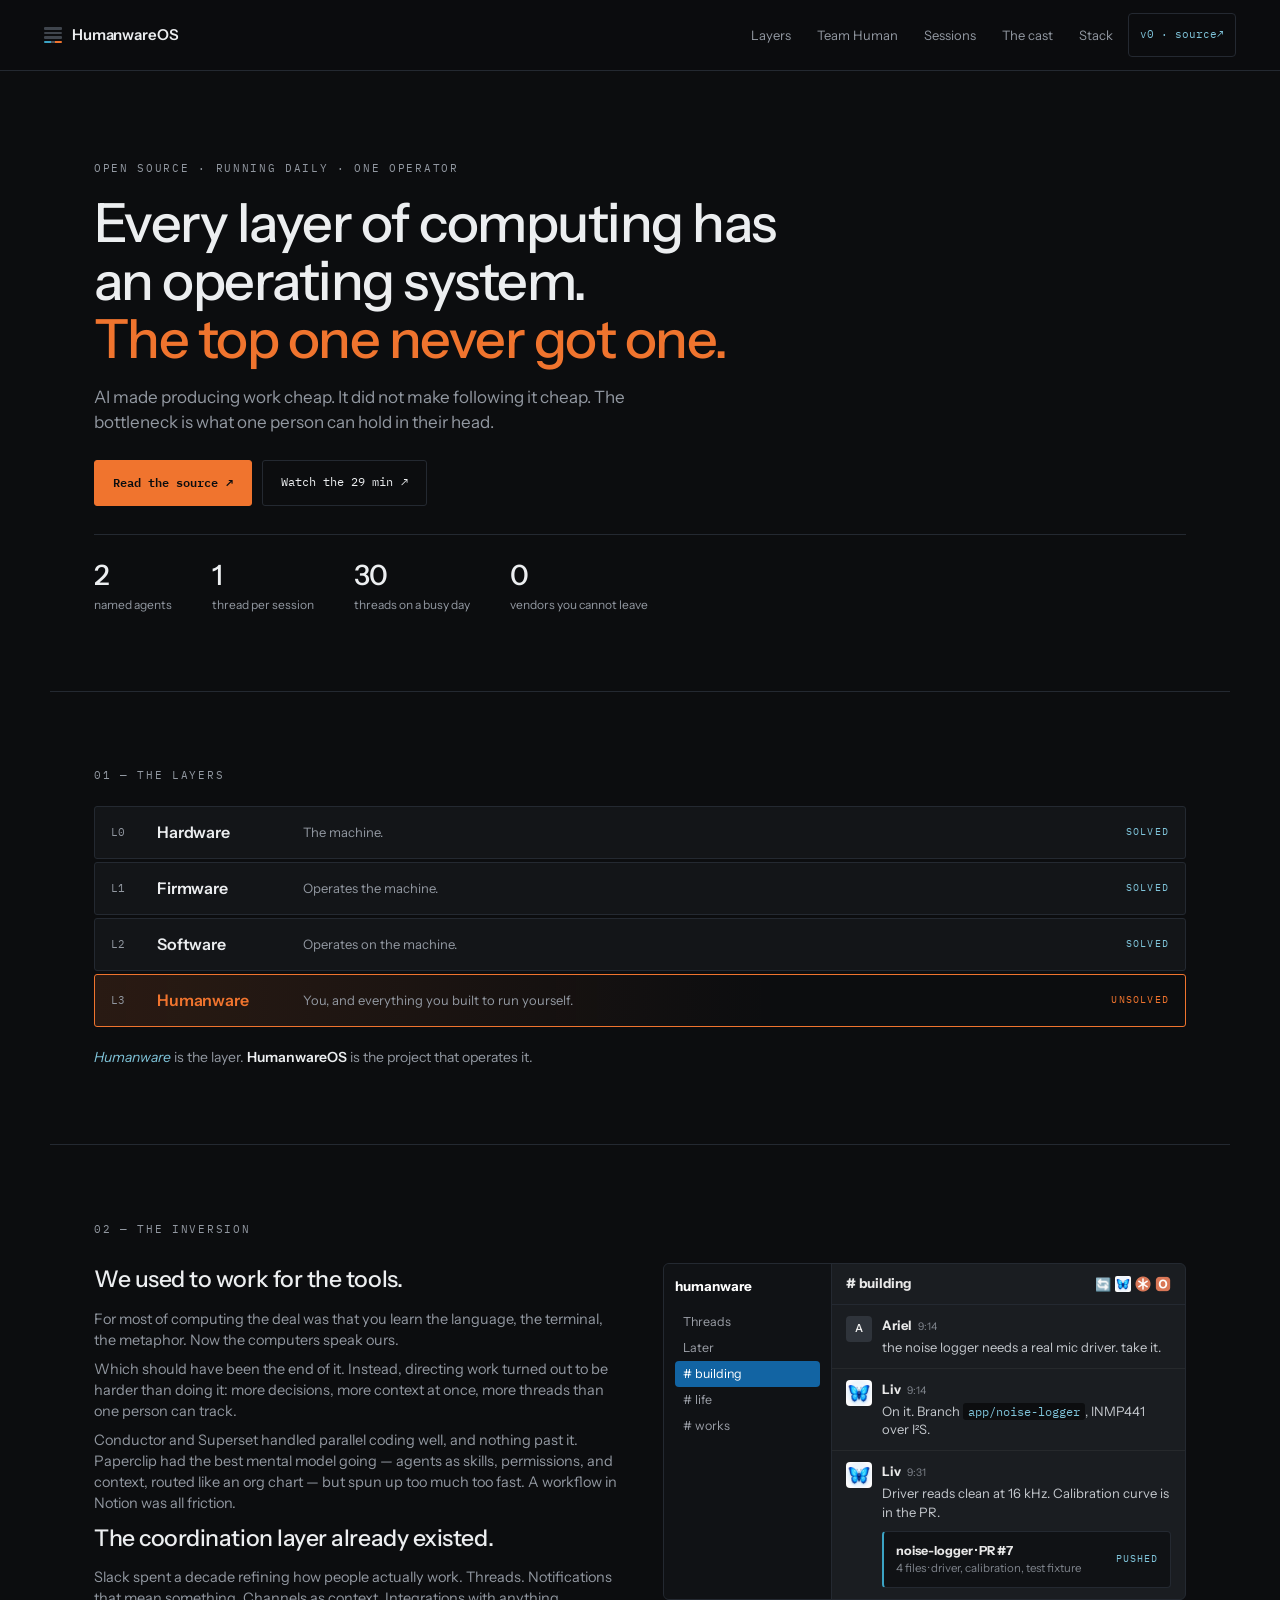
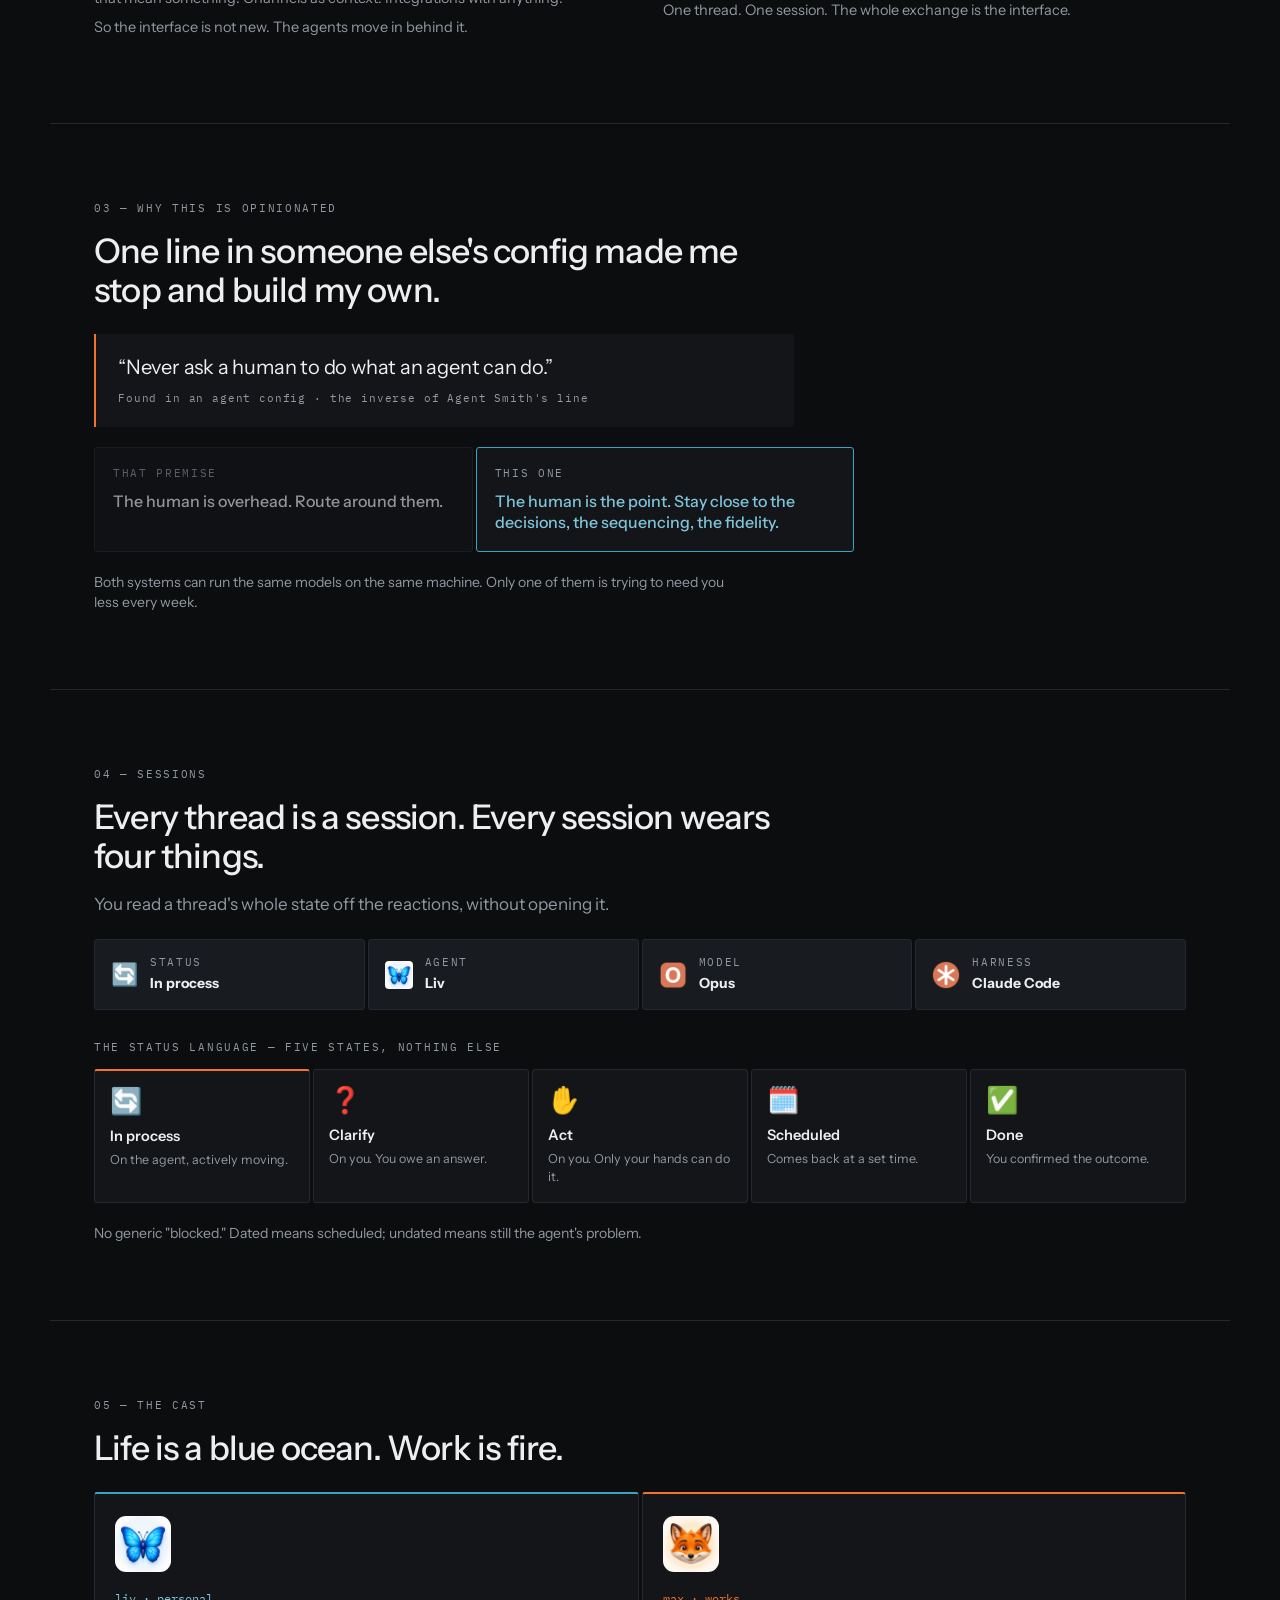
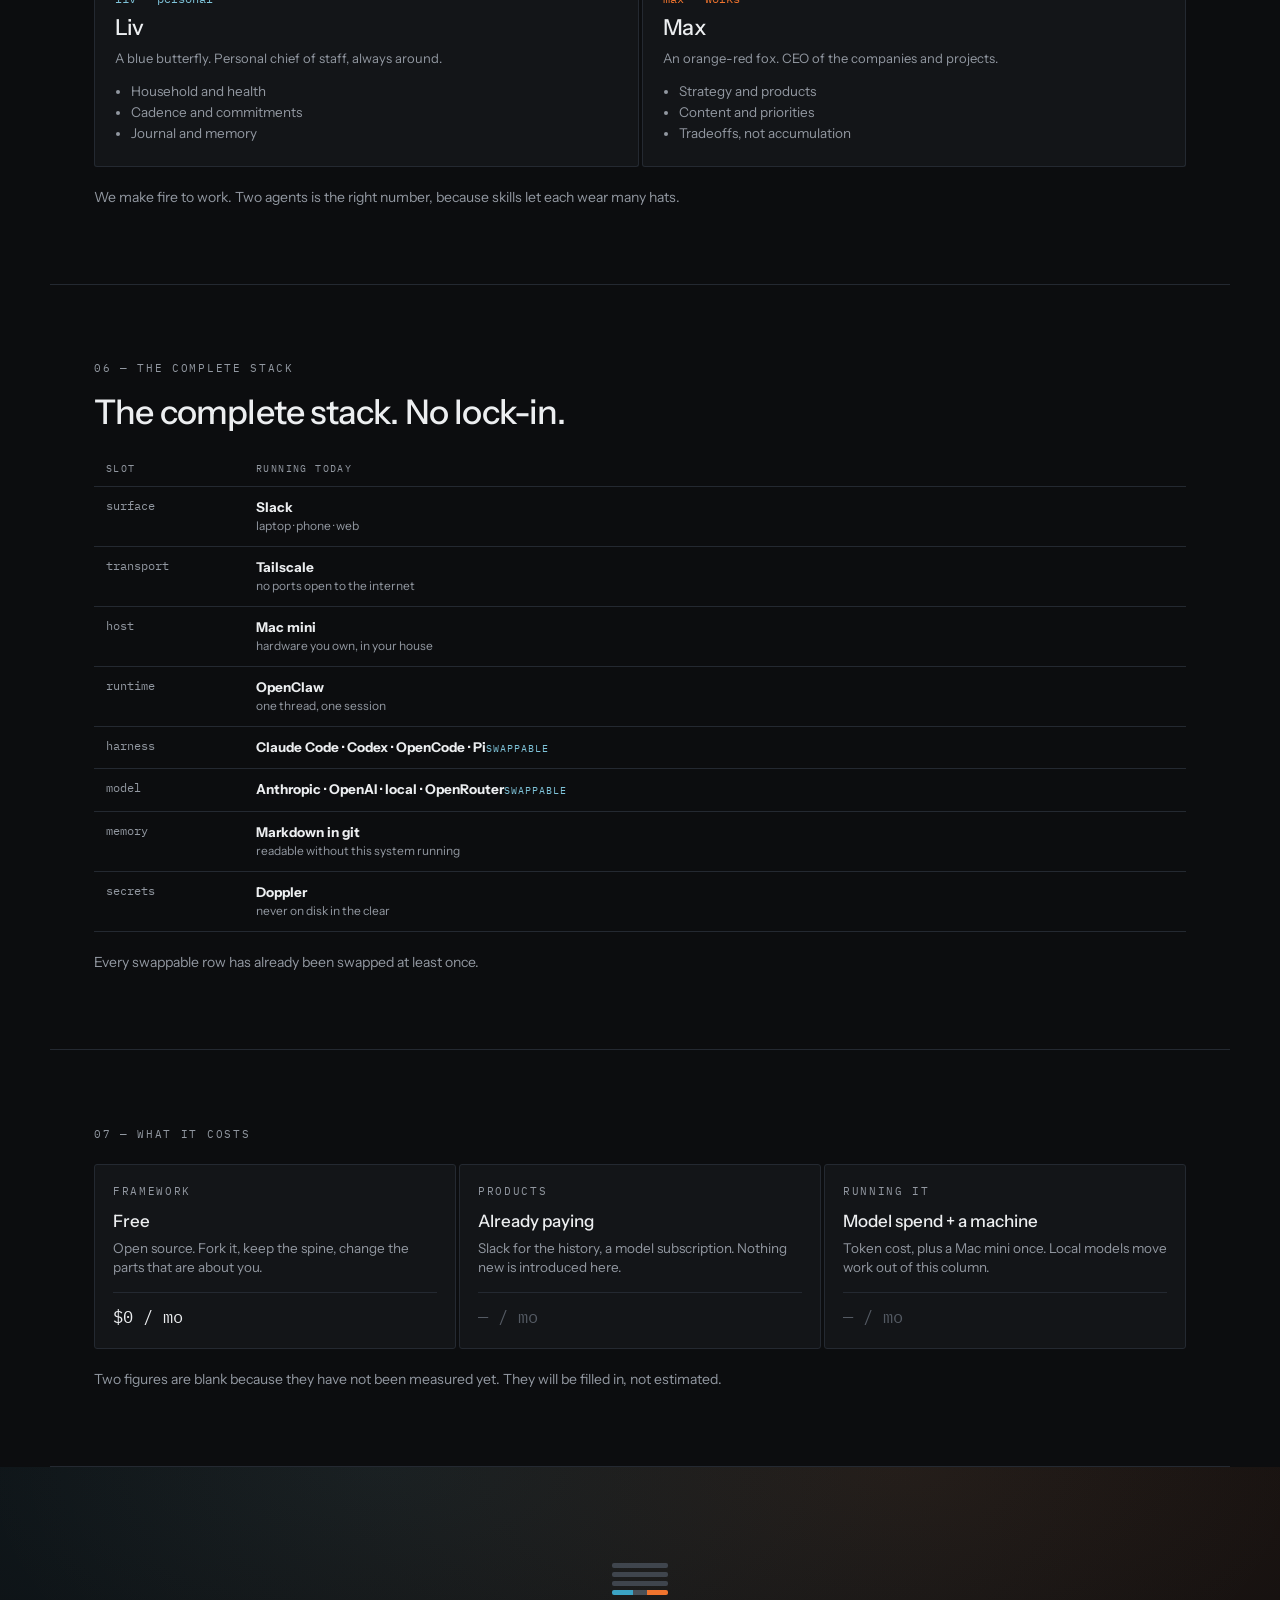
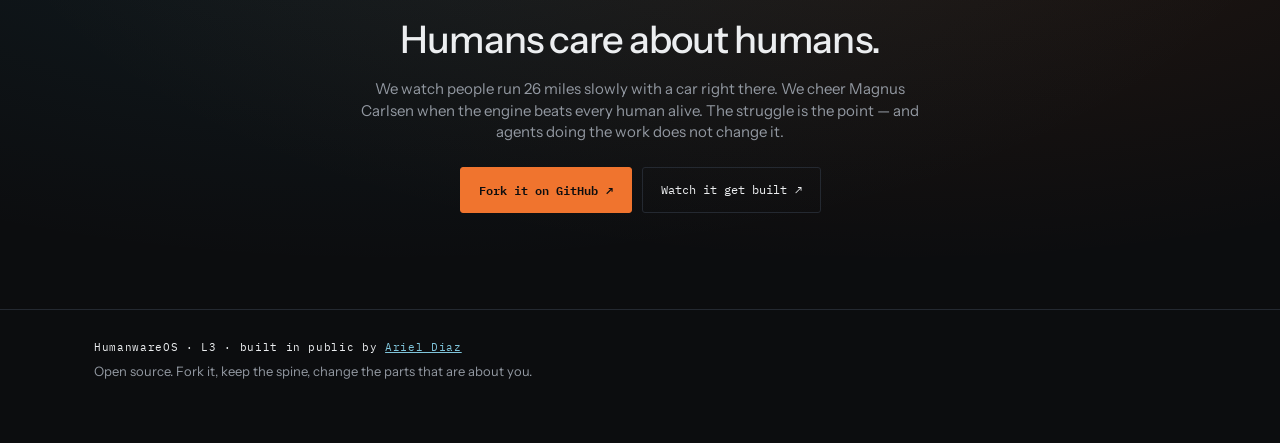
==== commit 9a8b5272: "site: direction C — system spec sheet, logo 1, ocean accent Approved direction from the #life-os des" ====
--- a/index.html
+++ b/index.html
@@ -1,184 +1,205 @@
 <!doctype html>
 <html lang="en">
-  <head>
-    <meta charset="utf-8">
-    <meta name="viewport" content="width=device-width, initial-scale=1">
-    <meta name="description" content="HumanwareOS is an open-source operating system for running your life and work with AI agents through Slack.">
-    <meta name="theme-color" content="#f4f0e7">
-    <meta property="og:title" content="HumanwareOS">
-    <meta property="og:description" content="Agents changed computing. HumanwareOS makes them work for you.">
-    <meta property="og:type" content="website">
-    <meta property="og:url" content="https://humanwareos.com/">
-    <meta name="twitter:card" content="summary_large_image">
-    <title>HumanwareOS — AI that works for you</title>
-    <link rel="preconnect" href="https://fonts.googleapis.com">
-    <link rel="preconnect" href="https://fonts.gstatic.com" crossorigin>
-    <link href="https://fonts.googleapis.com/css2?family=Figtree:wght@400;500;600;700&amp;family=Fraunces:opsz,wght@9..144,400;9..144,600&amp;display=swap" rel="stylesheet">
-    <link rel="stylesheet" href="/styles.css">
-    <script src="/app.js" defer></script>
-  </head>
-  <body>
-    <a class="skip-link" href="#main">Skip to content</a>
-    <header class="site-header">
-      <a class="wordmark" href="/" aria-label="HumanwareOS home">
-        <svg viewBox="0 0 44 44" aria-hidden="true">
-          <path d="M8 10v24M36 10v24M8 22h28"></path>
-          <circle cx="8" cy="10" r="3"></circle>
-          <circle cx="36" cy="34" r="3"></circle>
-        </svg>
-        <span>HumanwareOS</span>
-      </a>
-      <nav aria-label="Primary navigation">
-        <a href="#why">Why</a>
-        <a href="#system">System</a>
-        <a href="#stack">Stack</a>
-        <a class="nav-action" href="https://github.com/arieldiaz/life-os">GitHub <span aria-hidden="true">↗</span></a>
-      </nav>
-    </header>
-
-    <main id="main">
-      <section class="hero">
-        <div class="hero-copy">
-          <p class="kicker">Open source · built in public by Ariel Diaz</p>
-          <h1>Agents changed computing.<br><em>Now it works for you.</em></h1>
-          <p class="lede">HumanwareOS is an opinionated system for running your life and work with AI agents—through Slack, on infrastructure you control, with memory that compounds.</p>
-          <div class="hero-actions">
-            <a class="button primary" href="https://github.com/arieldiaz/life-os">Explore the source <span aria-hidden="true">↗</span></a>
-            <a class="button text-button" href="#system">See how it works <span aria-hidden="true">↓</span></a>
+<head>
+<meta charset="utf-8">
+<meta name="viewport" content="width=device-width, initial-scale=1">
+<title>HumanwareOS — an operating system for the top layer</title>
+<meta name="description" content="AI made producing work cheap. It did not make following it cheap. HumanwareOS runs every agent through Slack — one thread per session — so the system holds the state instead of you. Open source.">
+<meta name="theme-color" content="#0c0d0f">
+<link rel="canonical" href="https://www.humanwareos.com/">
+<meta property="og:type" content="website">
+<meta property="og:url" content="https://www.humanwareos.com/">
+<meta property="og:title" content="HumanwareOS — an operating system for the top layer">
+<meta property="og:description" content="The bottleneck moved from what software can do to what one person can follow. Every agent in Slack, one thread per session, on hardware you own.">
+<meta name="twitter:card" content="summary_large_image">
+<link rel="icon" href="/assets/mark.svg" type="image/svg+xml">
+<link rel="preconnect" href="https://fonts.googleapis.com">
+<link rel="preconnect" href="https://fonts.gstatic.com" crossorigin>
+<link href="https://fonts.googleapis.com/css2?family=IBM+Plex+Mono:wght@400;500;600&family=Instrument+Sans:wght@400;500;600&display=swap" rel="stylesheet">
+<link rel="stylesheet" href="/styles.css">
+</head>
+<body>
+
+<a class="skip" href="#main">Skip to content</a>
+
+<header class="bar">
+  <a class="brandmark" href="/">
+    <span class="anchor" aria-hidden="true"><i></i><i></i><i></i><i class="base"></i></span>
+    <span>HumanwareOS</span>
+  </a>
+  <nav aria-label="Sections">
+    <a href="#layers">Layers</a>
+    <a href="#human">Team Human</a>
+    <a href="#sessions">Sessions</a>
+    <a href="#cast">The cast</a>
+    <a href="#stack">Stack</a>
+    <a class="ver" href="https://github.com/arieldiaz/life-os">v0 · source <span aria-hidden="true">↗</span></a>
+  </nav>
+</header>
+
+<main id="main">
+
+  <section class="pad hero">
+    <p class="lbl">Open source · running daily · one operator</p>
+    <h1>Every layer of computing has an operating system.<br><em>The top one never got one.</em></h1>
+    <p class="sub">AI made producing work cheap. It did not make following it cheap. The bottleneck is what one person can hold in their head.</p>
+    <div class="acts">
+      <a class="btn on" href="https://github.com/arieldiaz/life-os">Read the source <span aria-hidden="true">↗</span></a>
+      <a class="btn" href="https://www.arieldiaz.com/videos/introducing-humanwareos/">Watch the 29 min <span aria-hidden="true">↗</span></a>
+    </div>
+    <dl class="stats">
+      <div><dt>2</dt><dd>named agents</dd></div>
+      <div><dt>1</dt><dd>thread per session</dd></div>
+      <div><dt>30</dt><dd>threads on a busy day</dd></div>
+      <div><dt>0</dt><dd>vendors you cannot leave</dd></div>
+    </dl>
+  </section>
+
+  <section class="pad" id="layers">
+    <p class="lbl">01 — The layers</p>
+    <ol class="layers">
+      <li><span class="n">L0</span><strong>Hardware</strong><p>The machine.</p><span class="st">Solved</span></li>
+      <li><span class="n">L1</span><strong>Firmware</strong><p>Operates the machine.</p><span class="st">Solved</span></li>
+      <li><span class="n">L2</span><strong>Software</strong><p>Operates on the machine.</p><span class="st">Solved</span></li>
+      <li class="top"><span class="n">L3</span><strong>Humanware</strong><p>You, and everything you built to run yourself.</p><span class="st">Unsolved</span></li>
+    </ol>
+    <p class="note"><em>Humanware</em> is the layer. <strong>HumanwareOS</strong> is the project that operates it.</p>
+  </section>
+
+  <section class="pad" id="why">
+    <p class="lbl">02 — The inversion</p>
+    <div class="cols">
+      <div>
+        <h2>We used to work for the tools.</h2>
+        <p>For most of computing the deal was that you learn the language, the terminal, the metaphor. Now the computers speak ours.</p>
+        <p>Which should have been the end of it. Instead, directing work turned out to be harder than doing it: more decisions, more context at once, more threads than one person can track.</p>
+        <p>Conductor and Superset handled parallel coding well, and nothing past it. Paperclip had the best mental model going — agents as skills, permissions, and context, routed like an org chart — but spun up too much too fast. A workflow in Notion was all friction.</p>
+        <h2 class="mt">The coordination layer already existed.</h2>
+        <p>Slack spent a decade refining how people actually work. Threads. Notifications that mean something. Channels as context. Integrations with anything.</p>
+        <p>So the interface is not new. The agents move in behind it.</p>
+      </div>
+      <div>
+        <div class="slack">
+          <div class="sb">
+            <b>humanware</b>
+            <i>Threads</i><i>Later</i>
+            <i class="on"># building</i><i># life</i><i># works</i>
+          </div>
+          <div>
+            <div class="th"><b># building</b><span class="strip">🔄<img src="/assets/liv-app-icon.png" alt="Liv"><img src="/assets/h_cc.png" alt="Claude Code"><img src="/assets/m_opus.png" alt="Opus"></span></div>
+            <div class="msg"><span class="ava a" aria-hidden="true">A</span><div><b>Ariel</b><time>9:14</time><p>the noise logger needs a real mic driver. take it.</p></div></div>
+            <div class="msg"><img class="ava" src="/assets/liv-app-icon.png" alt=""><div><b>Liv</b><time>9:14</time><p>On it. Branch <code>app/noise-logger</code>, INMP441 over I²S.</p></div></div>
+            <div class="msg"><img class="ava" src="/assets/liv-app-icon.png" alt=""><div><b>Liv</b><time>9:31</time><p>Driver reads clean at 16 kHz. Calibration curve is in the PR.</p>
+              <div class="card"><div><strong>noise-logger · PR #7</strong><small>4 files · driver, calibration, test fixture</small></div><em>Pushed</em></div></div></div>
           </div>
         </div>
-
-        <div class="slack-window" aria-label="Example HumanwareOS conversation in Slack">
-          <div class="slack-rail" aria-hidden="true">
-            <span class="workspace">H</span>
-            <span></span><span></span><span></span>
-          </div>
-          <div class="slack-sidebar" aria-hidden="true">
-            <strong>humanware</strong>
-            <small>Threads</small>
-            <small>Later</small>
-            <p>Channels</p>
-            <b># work</b>
-            <small># personal</small>
-            <small># building</small>
-          </div>
-          <div class="slack-thread">
-            <div class="thread-top"><strong># work</strong><span>🔄 🦊 ◈ GPT</span></div>
-            <article>
-              <span class="avatar ariel">A</span>
-              <div><strong>Ariel <time>9:14</time></strong><p>Take the website from outline to live. Keep me out of the machinery.</p></div>
-            </article>
-            <article>
-              <span class="avatar max">M</span>
-              <div><strong>Max <time>9:14</time></strong><p>I’ve got the narrative, build, repo, and deploy. I’ll bring back the result.</p></div>
-            </article>
-            <div class="artifact-row"><span>↗</span><div><strong>humanwareos.com</strong><small>Published artifact · source linked</small></div><b>Live</b></div>
-          </div>
-        </div>
-        <p class="scroll-cue" aria-hidden="true">The interface is the one you already know.</p>
-      </section>
-
-      <section class="statement" id="why">
-        <p class="section-label">The inversion</p>
-        <div>
-          <h2>We used to work for technology.<br>Agents make technology work for us.</h2>
-          <p>That should feel freeing. Instead, most agent tools add tabs, dashboards, prompts, and cognitive load. HumanwareOS starts from the human: one familiar command surface, visible parallel work, and a system that remembers why—not just what.</p>
-        </div>
-      </section>
-
-      <section class="slack-case">
-        <div class="section-intro">
-          <p class="section-label">Why Slack</p>
-          <h2>The operating room was already built.</h2>
-          <p>Slack already knows how to run a team. HumanwareOS turns that proven coordination layer into a command surface for your agents.</p>
-        </div>
-        <div class="capability-list">
-          <article><span>01</span><h3>Parallel without chaos</h3><p>One thread per mission. Work happens concurrently without shredding your attention.</p></article>
-          <article><span>02</span><h3>Status at a glance</h3><p>Emoji show who owns the work, whether it is moving, and which model and harness are running it.</p></article>
-          <article><span>03</span><h3>Context has a place</h3><p>Channels hold domains. Threads hold sessions. Notifications return you only when your judgment or hands are needed.</p></article>
-          <article><span>04</span><h3>Everything comes back</h3><p>Code, documents, diagrams, videos, and live artifacts return to the conversation with their provenance intact.</p></article>
-        </div>
-      </section>
-
-      <section class="system" id="system">
-        <div class="section-intro">
-          <p class="section-label">A human-first system</p>
-          <h2>Two agents. One human. Every model.</h2>
-          <p>My system splits life and work so each gets a durable partner without splitting me in two. Your system should be just as personal.</p>
-        </div>
-        <div class="duality">
-          <article class="agent-panel liv">
-            <div class="agent-orbit"><span>Liv</span></div>
-            <p class="panel-label">Personal</p>
-            <h3>Protect the life.</h3>
-            <p>Liv carries personal context, household operations, health, cadence, and the commitments that make work worth doing.</p>
-          </article>
-          <div class="human-center"><span>Ariel</span><small>0 + 1<br>whole system</small></div>
-          <article class="agent-panel max">
-            <div class="agent-orbit"><span>Max</span></div>
-            <p class="panel-label">Work</p>
-            <h3>Move the work.</h3>
-            <p>Max carries strategy, products, content, priorities, and the discipline to make tradeoffs instead of accumulating projects.</p>
-          </article>
-        </div>
-      </section>
-
-      <section class="proof">
-        <p class="section-label">What it does today</p>
-        <div class="proof-grid">
-          <article><strong>Builds</strong><p>Agents work in GitHub through Codex, Claude Code, OpenCode, Pi, or whatever comes next.</p></article>
-          <article><strong>Operates</strong><p>Sessions, security, model use, cost, and status stay visible instead of disappearing into black boxes.</p></article>
-          <article><strong>Publishes</strong><p>Turn the result into a web artifact, share a file, post a Loom, or archive it for later.</p></article>
-          <article><strong>Remembers</strong><p>Plain Markdown memory travels across agents, models, and vendors. The valuable context remains yours.</p></article>
-        </div>
-      </section>
-
-      <section class="architecture" id="stack">
-        <div class="section-intro">
-          <p class="section-label">The stack</p>
-          <h2>Local where it matters.<br>Portable everywhere.</h2>
-          <p>A Mac mini runs the system. Slack reaches it securely through Tailscale. OpenClaw routes each thread to the right agent, harness, and model. GitHub holds the code and memory. Doppler holds the keys.</p>
-        </div>
-        <div class="stack-diagram" role="img" aria-label="Slack on phone and laptop connects through Tailscale to OpenClaw on a Mac mini, which routes to agents, harnesses, models, memory, GitHub, and Doppler">
-          <div class="stack-node entry"><small>Command surface</small><strong>Slack</strong><span>phone · laptop · web</span></div>
-          <div class="connector"><span>secure via Tailscale</span></div>
-          <div class="stack-node core"><small>Mac mini</small><strong>OpenClaw</strong><span>one thread · one session</span></div>
-          <div class="branch-lines" aria-hidden="true"></div>
-          <div class="stack-branches">
-            <div><small>Agents</small><strong>Liv · Max</strong><span>definitions + memory</span></div>
-            <div><small>Harnesses</small><strong>Codex · Claude · Pi</strong><span>replaceable executors</span></div>
-            <div><small>Models</small><strong>OpenAI · Anthropic · Local</strong><span>choice per mission</span></div>
-            <div><small>Durable state</small><strong>GitHub · Markdown · Doppler</strong><span>portable + owned</span></div>
-          </div>
-        </div>
-      </section>
-
-      <section class="principles">
-        <p class="section-label">The opinionated parts</p>
-        <div class="principle-lines">
-          <p><span>01</span><strong>Human first.</strong> Optimize the system for your attention, not the agent’s convenience.</p>
-          <p><span>02</span><strong>Avoid lock-in.</strong> Agents, models, harnesses, and interfaces must remain replaceable.</p>
-          <p><span>03</span><strong>Privacy is architectural.</strong> Run local models when the data, cost, or benchmark demands it.</p>
-          <p><span>04</span><strong>Context compounds.</strong> The system gets better because it writes lessons back into durable memory.</p>
-          <p><span>05</span><strong>Built in public.</strong> The system builds, observes, and explains itself as part of the work.</p>
-        </div>
-      </section>
-
-      <section class="closing">
-        <p class="section-label">Version 1</p>
-        <h2>Build the system that lets you stay human.</h2>
-        <p>HumanwareOS is open source, early, and real. I built it for myself because the future arrived without an operating manual. Now you can fork it and make it yours.</p>
-        <a class="button primary" href="https://github.com/arieldiaz/life-os">Follow the build on GitHub <span aria-hidden="true">↗</span></a>
-      </section>
-    </main>
-
-    <footer>
-      <a class="wordmark" href="/">
-        <svg viewBox="0 0 44 44" aria-hidden="true"><path d="M8 10v24M36 10v24M8 22h28"></path><circle cx="8" cy="10" r="3"></circle><circle cx="36" cy="34" r="3"></circle></svg>
-        <span>HumanwareOS</span>
-      </a>
-      <p>Built in public by <a href="https://arieldiaz.com">Ariel Diaz</a>.</p>
-      <p>Open source · 2026</p>
-    </footer>
-  </body>
+        <p class="cap">One thread. One session. The whole exchange is the interface.</p>
+      </div>
+    </div>
+  </section>
+
+  <section class="pad" id="human">
+    <p class="lbl">03 — Why this is opinionated</p>
+    <h2 class="big">One line in someone else's config made me stop and build my own.</h2>
+    <blockquote class="quote">
+      <p>&ldquo;Never ask a human to do what an agent can do.&rdquo;</p>
+      <cite>Found in an agent config · the inverse of Agent Smith's line</cite>
+    </blockquote>
+    <div class="versus">
+      <div class="them"><span class="lbl">That premise</span><strong>The human is overhead. Route around them.</strong></div>
+      <div class="us"><span class="lbl">This one</span><strong>The human is the point. Stay close to the decisions, the sequencing, the fidelity.</strong></div>
+    </div>
+    <p class="note">Both systems can run the same models on the same machine. Only one of them is trying to need you less every week.</p>
+  </section>
+
+  <section class="pad" id="sessions">
+    <p class="lbl">04 — Sessions</p>
+    <h2 class="big">Every thread is a session. Every session wears four things.</h2>
+    <p class="sub">You read a thread's whole state off the reactions, without opening it.</p>
+    <div class="slots">
+      <div class="slot"><span class="g" aria-hidden="true">🔄</span><div><span class="lbl">Status</span><b>In process</b></div></div>
+      <div class="slot"><img src="/assets/liv-app-icon.png" alt=""><div><span class="lbl">Agent</span><b>Liv</b></div></div>
+      <div class="slot"><img src="/assets/m_opus.png" alt=""><div><span class="lbl">Model</span><b>Opus</b></div></div>
+      <div class="slot"><img src="/assets/h_cc.png" alt=""><div><span class="lbl">Harness</span><b>Claude Code</b></div></div>
+    </div>
+    <p class="lbl mt">The status language — five states, nothing else</p>
+    <div class="cast">
+      <div class="state own"><span class="g" aria-hidden="true">🔄</span><strong>In process</strong><p>On the agent, actively moving.</p></div>
+      <div class="state"><span class="g" aria-hidden="true">❓</span><strong>Clarify</strong><p>On you. You owe an answer.</p></div>
+      <div class="state"><span class="g" aria-hidden="true">✋</span><strong>Act</strong><p>On you. Only your hands can do it.</p></div>
+      <div class="state"><span class="g" aria-hidden="true">🗓️</span><strong>Scheduled</strong><p>Comes back at a set time.</p></div>
+      <div class="state"><span class="g" aria-hidden="true">✅</span><strong>Done</strong><p>You confirmed the outcome.</p></div>
+    </div>
+    <p class="note">No generic "blocked." Dated means scheduled; undated means still the agent's problem.</p>
+  </section>
+
+  <section class="pad" id="cast">
+    <p class="lbl">05 — The cast</p>
+    <h2 class="big">Life is a blue ocean. Work is fire.</h2>
+    <div class="duo">
+      <article class="dom l">
+        <img src="/assets/liv-app-icon.png" alt="Liv">
+        <p class="who">liv · personal</p>
+        <h3>Liv</h3>
+        <p class="role">A blue butterfly. Personal chief of staff, always around.</p>
+        <ul><li>Household and health</li><li>Cadence and commitments</li><li>Journal and memory</li></ul>
+      </article>
+      <article class="dom m">
+        <img src="/assets/max-app-icon.png" alt="Max">
+        <p class="who">max · works</p>
+        <h3>Max</h3>
+        <p class="role">An orange-red fox. CEO of the companies and projects.</p>
+        <ul><li>Strategy and products</li><li>Content and priorities</li><li>Tradeoffs, not accumulation</li></ul>
+      </article>
+    </div>
+    <p class="note">We make fire to work. Two agents is the right number, because skills let each wear many hats.</p>
+  </section>
+
+  <section class="pad" id="stack">
+    <p class="lbl">06 — The complete stack</p>
+    <h2 class="big">The complete stack. No lock-in.</h2>
+    <table class="spec">
+      <thead><tr><th scope="col">Slot</th><th scope="col">Running today</th></tr></thead>
+      <tbody>
+        <tr><th scope="row">surface</th><td><strong>Slack</strong><small>laptop · phone · web</small></td></tr>
+        <tr><th scope="row">transport</th><td><strong>Tailscale</strong><small>no ports open to the internet</small></td></tr>
+        <tr><th scope="row">host</th><td><strong>Mac mini</strong><small>hardware you own, in your house</small></td></tr>
+        <tr><th scope="row">runtime</th><td><strong>OpenClaw</strong><small>one thread, one session</small></td></tr>
+        <tr><th scope="row">harness</th><td><strong>Claude Code · Codex · OpenCode · Pi</strong><span class="swap">Swappable</span></td></tr>
+        <tr><th scope="row">model</th><td><strong>Anthropic · OpenAI · local · OpenRouter</strong><span class="swap">Swappable</span></td></tr>
+        <tr><th scope="row">memory</th><td><strong>Markdown in git</strong><small>readable without this system running</small></td></tr>
+        <tr><th scope="row">secrets</th><td><strong>Doppler</strong><small>never on disk in the clear</small></td></tr>
+      </tbody>
+    </table>
+    <p class="note">Every swappable row has already been swapped at least once.</p>
+  </section>
+
+  <section class="pad" id="cost">
+    <p class="lbl">07 — What it costs</p>
+    <div class="cost">
+      <div class="bucket"><span class="lbl">Framework</span><strong>Free</strong><p>Open source. Fork it, keep the spine, change the parts that are about you.</p><p class="fig">$0 / mo</p></div>
+      <div class="bucket"><span class="lbl">Products</span><strong>Already paying</strong><p>Slack for the history, a model subscription. Nothing new is introduced here.</p><p class="fig unset">— / mo</p></div>
+      <div class="bucket"><span class="lbl">Running it</span><strong>Model spend + a machine</strong><p>Token cost, plus a Mac mini once. Local models move work out of this column.</p><p class="fig unset">— / mo</p></div>
+    </div>
+    <p class="note">Two figures are blank because they have not been measured yet. They will be filled in, not estimated.</p>
+  </section>
+
+  <section class="close">
+    <div class="anchorbig" aria-hidden="true"><i></i><i></i><i></i><i class="base"></i></div>
+    <h2>Humans care about humans.</h2>
+    <p>We watch people run 26 miles slowly with a car right there. We cheer Magnus Carlsen when the engine beats every human alive. The struggle is the point — and agents doing the work does not change it.</p>
+    <div class="acts">
+      <a class="btn on" href="https://github.com/arieldiaz/life-os">Fork it on GitHub <span aria-hidden="true">↗</span></a>
+      <a class="btn" href="https://www.arieldiaz.com">Watch it get built <span aria-hidden="true">↗</span></a>
+    </div>
+  </section>
+
+</main>
+
+<footer>
+  <p>HumanwareOS · L3 · built in public by <a href="https://www.arieldiaz.com">Ariel Diaz</a></p>
+  <p class="dim">Open source. Fork it, keep the spine, change the parts that are about you.</p>
+</footer>
+
+</body>
 </html>
--- a/styles.css
+++ b/styles.css
@@ -1,201 +1,381 @@
+/* HumanwareOS — humanwareos.com
+   Direction C: the site as a system spec sheet.
+   One stylesheet, no build step. Tokens first, then layout. */
+
 :root {
-  color-scheme: light dark;
-  --paper: #f4f0e7;
-  --surface: #fffaf0;
-  --ink: #161713;
-  --muted: #65665f;
-  --line: rgba(22, 23, 19, .16);
-  --line-strong: rgba(22, 23, 19, .32);
-  --fire: #f06a28;
-  --fire-dark: #ad4018;
-  --fire-soft: #f6d1bd;
-  --ocean: #087f9b;
-  --ocean-dark: #075769;
-  --ocean-soft: #c8e8eb;
-  --slack: #3f0e40;
-  --sans: "Figtree", system-ui, sans-serif;
-  --serif: "Fraunces", Georgia, serif;
-}
-
-* { box-sizing: border-box; }
+  --bg: #0c0d0f;
+  --panel: #131518;
+  --panel2: #181b1f;
+  --ink: #eceef0;
+  --dim: #9298a1;
+  --line: #242931;
+  --fire: #f0742e;   /* work */
+  --ocean: #3ba3c4;  /* life */
+  --ocean-soft: #7fc4da;
+
+  --sans: "Instrument Sans", -apple-system, BlinkMacSystemFont, "Segoe UI", sans-serif;
+  --mono: "IBM Plex Mono", ui-monospace, SFMono-Regular, Menlo, monospace;
+
+  --wrap: 1180px;
+  --gut: clamp(20px, 5vw, 44px);
+}
+
+*, *::before, *::after { box-sizing: border-box; }
+
 html { scroll-behavior: smooth; }
-body { margin: 0; overflow-x: hidden; background: var(--paper); color: var(--ink); font: 16px/1.55 var(--sans); }
-a { color: inherit; text-decoration: none; }
-p, h1, h2, h3 { margin-top: 0; }
-.skip-link { position: fixed; left: 16px; top: -80px; z-index: 10; padding: 10px 14px; background: var(--ink); color: var(--paper); }
-.skip-link:focus { top: 16px; }
-.site-header, main > section, footer { width: min(1220px, calc(100% - 40px)); margin-inline: auto; }
-.site-header { min-height: 76px; display: flex; align-items: center; justify-content: space-between; border-bottom: 1px solid var(--line); }
-.wordmark { display: inline-flex; align-items: center; gap: 10px; font-weight: 700; letter-spacing: -.03em; }
-.wordmark svg { width: 30px; height: 30px; fill: none; stroke: currentColor; stroke-width: 3.2; stroke-linecap: round; }
-.wordmark circle { fill: var(--fire); stroke: none; }
-nav { display: flex; align-items: center; gap: 28px; color: var(--muted); font-size: 14px; }
-nav a:hover { color: var(--ink); }
-.nav-action { padding: 9px 14px; border: 1px solid var(--line-strong); border-radius: 99px; color: var(--ink); }
-.hero { min-height: calc(100vh - 76px); padding: clamp(70px, 10vw, 140px) 0 80px; position: relative; }
-.hero-copy { max-width: 1080px; position: relative; z-index: 1; }
-.kicker, .section-label, .panel-label, .stack-node small, .stack-branches small { font-size: 11px; font-weight: 700; letter-spacing: .14em; text-transform: uppercase; }
-.kicker, .section-label { color: var(--fire-dark); }
-h1 { max-width: 1100px; margin: 20px 0 28px; font: 600 clamp(64px, 9.5vw, 128px)/.88 var(--serif); letter-spacing: -.065em; }
-h1 em { color: var(--fire); font-weight: 400; }
-.lede { max-width: 760px; color: var(--muted); font-size: clamp(19px, 2.2vw, 27px); letter-spacing: -.025em; line-height: 1.35; }
-.hero-actions { margin-top: 32px; display: flex; flex-wrap: wrap; gap: 14px; align-items: center; }
-.button { min-height: 48px; padding: 0 20px; display: inline-flex; align-items: center; gap: 14px; border: 1px solid var(--ink); border-radius: 4px; font-weight: 700; transition: transform .18s, box-shadow .18s; }
-.button:hover { transform: translateY(-2px); }
-.primary { background: var(--ink); color: var(--paper); box-shadow: 6px 6px 0 var(--fire); }
-.text-button { border-color: transparent; color: var(--muted); }
-.slack-window { width: min(840px, 78%); min-height: 410px; margin: 90px 0 0 auto; display: grid; grid-template-columns: 60px 190px 1fr; overflow: hidden; border: 1px solid var(--line-strong); border-radius: 12px; background: #fff; color: #1d1c1d; box-shadow: 18px 20px 0 rgba(22,23,19,.08); transform: rotate(-1deg); }
-.slack-rail { padding: 14px 10px; display: flex; flex-direction: column; align-items: center; gap: 14px; background: #27112a; }
-.slack-rail > span:not(.workspace) { width: 34px; height: 34px; border-radius: 9px; background: rgba(255,255,255,.12); }
-.workspace { width: 36px; height: 36px; display: grid; place-items: center; border-radius: 10px; background: var(--fire); color: white; font-weight: 700; }
-.slack-sidebar { padding: 17px; display: flex; flex-direction: column; gap: 10px; background: var(--slack); color: rgba(255,255,255,.68); font-size: 13px; }
-.slack-sidebar strong { color: white; font-size: 17px; margin-bottom: 14px; }
-.slack-sidebar p { margin: 15px 0 0; font-size: 11px; }
-.slack-sidebar b { padding: 5px 8px; margin-left: -8px; background: #1264a3; color: white; }
-.slack-thread { background: white; }
-.thread-top { min-height: 55px; padding: 0 18px; display: flex; align-items: center; justify-content: space-between; border-bottom: 1px solid #ddd; }
-.thread-top span { font-size: 11px; color: #686368; }
-.slack-thread article { padding: 18px; display: grid; grid-template-columns: 38px 1fr; gap: 11px; }
-.slack-thread article p { margin: 3px 0 0; font-size: 14px; line-height: 1.45; }
-.slack-thread time { margin-left: 7px; color: #777; font-size: 10px; font-weight: 400; }
-.avatar { width: 36px; height: 36px; display: grid; place-items: center; border-radius: 7px; font: 600 17px var(--serif); }
-.avatar.ariel { background: #20211d; color: white; }
-.avatar.max { background: var(--fire-soft); color: #6f2a13; }
-.artifact-row { margin: 8px 18px 20px 67px; padding: 12px 14px; display: grid; grid-template-columns: 26px 1fr auto; gap: 8px; align-items: center; border: 1px solid #ddd; border-radius: 7px; font-size: 13px; }
-.artifact-row small { display: block; color: #777; }
-.artifact-row b { color: #087f5b; font-size: 11px; text-transform: uppercase; }
-.scroll-cue { margin: 34px 0 0 auto; max-width: 840px; color: var(--muted); font: italic 18px var(--serif); text-align: right; }
-.statement, .slack-case, .system, .proof, .architecture, .principles, .closing { padding: clamp(85px, 10vw, 150px) 0; border-top: 1px solid var(--line); }
-.statement { display: grid; grid-template-columns: 1fr 3.2fr; gap: 40px; }
-.statement h2, .section-intro h2, .closing h2 { margin-bottom: 26px; font: 500 clamp(45px, 6vw, 80px)/.98 var(--serif); letter-spacing: -.045em; }
-.statement > div > p, .section-intro > p:not(.section-label), .closing > p:not(.section-label) { max-width: 760px; color: var(--muted); font-size: 19px; }
-.section-intro { max-width: 880px; }
-.capability-list { margin-top: 65px; border-top: 1px solid var(--line-strong); }
-.capability-list article { display: grid; grid-template-columns: 70px 1fr 1.4fr; gap: 25px; padding: 28px 0; align-items: start; border-bottom: 1px solid var(--line); }
-.capability-list article > span { color: var(--fire); font: 25px var(--serif); }
-.capability-list h3 { margin: 0; font: 500 24px var(--serif); }
-.capability-list p { margin: 0; color: var(--muted); }
-.system { width: 100%; max-width: none; padding-inline: max(20px, calc((100vw - 1220px) / 2)); background: var(--ink); color: var(--paper); }
-.system .section-label { color: #f8aa79; }
-.system .section-intro > p:not(.section-label) { color: #acada6; }
-.duality { margin-top: 70px; display: grid; grid-template-columns: 1fr 150px 1fr; align-items: center; }
-.agent-panel { min-height: 480px; padding: clamp(30px, 5vw, 60px); position: relative; overflow: hidden; }
-.agent-panel.liv { background: var(--ocean-dark); }
-.agent-panel.max { background: #7f3218; }
-.agent-panel h3 { margin: 170px 0 12px; font: 500 clamp(40px, 5vw, 66px)/1 var(--serif); }
-.agent-panel > p:last-child { max-width: 430px; color: rgba(255,255,255,.72); }
-.agent-orbit { width: 180px; height: 180px; position: absolute; right: -30px; top: -30px; display: grid; place-items: center; border: 1px solid rgba(255,255,255,.25); border-radius: 50%; }
-.agent-orbit::before { content: ""; width: 105px; height: 105px; position: absolute; border: 1px solid rgba(255,255,255,.25); border-radius: 50%; }
-.agent-orbit span { z-index: 1; font: 500 25px var(--serif); }
-.human-center { z-index: 1; text-align: center; }
-.human-center span { width: 120px; height: 120px; margin: auto; display: grid; place-items: center; border-radius: 50%; background: var(--paper); color: var(--ink); font: 500 24px var(--serif); box-shadow: 0 0 0 12px var(--ink); }
-.human-center small { display: block; margin-top: 24px; color: #acada6; font-size: 11px; letter-spacing: .1em; text-transform: uppercase; }
-.proof-grid { margin-top: 40px; display: grid; grid-template-columns: repeat(4, 1fr); border-top: 1px solid var(--line-strong); border-bottom: 1px solid var(--line-strong); }
-.proof-grid article { min-height: 250px; padding: 28px; border-right: 1px solid var(--line); }
-.proof-grid article:last-child { border: 0; }
-.proof-grid strong { display: block; margin: 90px 0 10px; font: 500 28px var(--serif); }
-.proof-grid p { margin: 0; color: var(--muted); font-size: 14px; }
-.architecture { width: 100%; max-width: none; padding-inline: max(20px, calc((100vw - 1220px) / 2)); background: var(--surface); }
-.stack-diagram { margin-top: 70px; }
-.stack-node { width: min(440px, 100%); margin-inline: auto; padding: 24px; display: grid; text-align: center; border: 1px solid var(--line-strong); background: var(--paper); }
-.stack-node strong { font: 500 38px var(--serif); }
-.stack-node span, .stack-branches span { color: var(--muted); font-size: 13px; }
-.stack-node.core { background: var(--ink); color: var(--paper); }
-.stack-node.core span { color: #acada6; }
-.connector { height: 80px; position: relative; display: grid; place-items: center; color: var(--muted); font-size: 10px; letter-spacing: .1em; text-transform: uppercase; }
-.connector::before, .branch-lines::before { content: ""; width: 1px; height: 100%; position: absolute; background: var(--line-strong); }
-.connector span { z-index: 1; padding: 5px 10px; background: var(--surface); }
-.branch-lines { height: 70px; position: relative; }
-.branch-lines::before { left: 50%; }
-.branch-lines::after { content: ""; width: 75%; height: 1px; position: absolute; left: 12.5%; bottom: 0; background: var(--line-strong); }
-.stack-branches { display: grid; grid-template-columns: repeat(4, 1fr); }
-.stack-branches > div { min-height: 150px; padding: 25px 18px; position: relative; border-left: 1px solid var(--line); text-align: center; }
-.stack-branches > div::before { content: ""; width: 1px; height: 30px; position: absolute; left: 50%; top: -30px; background: var(--line-strong); }
-.stack-branches strong { display: block; margin: 16px 0 5px; font: 500 20px var(--serif); }
-.principle-lines { margin-top: 45px; }
-.principle-lines p { margin: 0; padding: 24px 0; display: grid; grid-template-columns: 70px 200px 1fr; border-top: 1px solid var(--line); color: var(--muted); font-size: 18px; }
-.principle-lines span { color: var(--fire); font: 22px var(--serif); }
-.principle-lines strong { color: var(--ink); font: 500 22px var(--serif); }
-.closing { text-align: center; }
-.closing .section-label, .closing > p { margin-inline: auto; }
-.closing h2 { max-width: 920px; margin-inline: auto; }
-.closing .button { margin-top: 25px; }
-footer { min-height: 130px; padding: 35px 0; display: grid; grid-template-columns: 1fr auto 1fr; align-items: center; border-top: 1px solid var(--line); color: var(--muted); font-size: 13px; }
-footer p { margin: 0; }
-footer p:last-child { text-align: right; }
-footer a:not(.wordmark) { text-decoration: underline; text-underline-offset: 3px; }
-
-@media (prefers-color-scheme: dark) {
-  :root {
-    --paper: #171813;
-    --surface: #1d1f19;
-    --ink: #f2eee5;
-    --muted: #aaa99f;
-    --line: rgba(242,238,229,.14);
-    --line-strong: rgba(242,238,229,.28);
-    --fire: #ff7d37;
-    --fire-dark: #ff9a64;
-    --fire-soft: #5b2917;
-    --ocean-soft: #123f47;
-  }
-  .slack-window { border-color: #5c595c; }
-  .system { background: #10110e; }
-  .system .human-center span { background: var(--paper); color: var(--ink); box-shadow: 0 0 0 12px #10110e; }
-  .architecture { background: var(--surface); }
-  .stack-node.core { background: var(--ink); color: var(--paper); }
-  .connector span { background: var(--surface); }
-}
-
-@media (max-width: 820px) {
-  nav a:not(.nav-action) { display: none; }
-  .hero { padding-top: 75px; }
-  h1 { font-size: clamp(56px, 15vw, 90px); }
-  .slack-window { width: 100%; grid-template-columns: 48px 1fr; transform: none; }
-  .slack-sidebar { display: none; }
-  .statement { grid-template-columns: 1fr; }
-  .capability-list article { grid-template-columns: 50px 1fr; }
-  .capability-list article p { grid-column: 2; }
-  .duality { grid-template-columns: 1fr; gap: 0; }
-  .human-center { order: -1; margin-bottom: 36px; }
-  .agent-panel { min-height: 400px; }
-  .proof-grid { grid-template-columns: 1fr 1fr; }
-  .proof-grid article:nth-child(2) { border-right: 0; }
-  .proof-grid article:nth-child(-n+2) { border-bottom: 1px solid var(--line); }
-  .stack-branches { grid-template-columns: 1fr 1fr; border-top: 1px solid var(--line); }
-  .branch-lines { display: none; }
-  .stack-branches > div::before { display: none; }
-  .principle-lines p { grid-template-columns: 45px 1fr; }
-  .principle-lines p strong { grid-column: 2; }
-  footer { grid-template-columns: 1fr 1fr; }
-  footer p:first-of-type { display: none; }
-}
-
-@media (max-width: 520px) {
-  .site-header, main > section, footer { width: min(100% - 24px, 1220px); }
-  .site-header { min-height: 66px; }
-  .wordmark svg { width: 26px; height: 26px; }
-  .nav-action { padding: 7px 11px; }
-  .hero { min-height: auto; padding-bottom: 60px; }
-  h1 { max-width: calc(100vw - 24px); font-size: clamp(50px, 14vw, 66px); overflow-wrap: anywhere; }
-  .lede { font-size: 18px; }
-  .slack-window { min-height: 0; margin-top: 60px; grid-template-columns: 38px 1fr; }
-  .slack-rail { padding-inline: 5px; }
-  .slack-rail > span:not(.workspace) { width: 28px; height: 28px; }
-  .workspace { width: 29px; height: 29px; }
-  .slack-thread article { padding: 15px 12px; }
-  .artifact-row { margin-left: 61px; }
-  .capability-list article { grid-template-columns: 38px 1fr; gap: 15px; }
-  .agent-panel { padding: 28px; }
-  .proof-grid { grid-template-columns: 1fr; }
-  .proof-grid article { min-height: 190px; border-right: 0; border-bottom: 1px solid var(--line); }
-  .proof-grid article:nth-child(3) { border-bottom: 1px solid var(--line); }
-  .proof-grid strong { margin-top: 45px; }
-  .stack-branches { grid-template-columns: 1fr; }
-  .stack-branches > div { min-height: 120px; border-left: 0; border-bottom: 1px solid var(--line); }
-  footer { min-height: 100px; }
-}
-
 @media (prefers-reduced-motion: reduce) {
   html { scroll-behavior: auto; }
-  *, *::before, *::after { transition: none !important; }
-}
+  * { transition: none !important; animation: none !important; }
+}
+
+body {
+  margin: 0;
+  background: var(--bg);
+  color: var(--ink);
+  font-family: var(--sans);
+  font-size: 16px;
+  line-height: 1.45;
+  -webkit-font-smoothing: antialiased;
+}
+
+a { color: inherit; }
+img { max-width: 100%; }
+
+.skip {
+  position: absolute; left: -9999px; top: 0; z-index: 20;
+  padding: 12px 16px; background: var(--ocean); color: #06222c; font-weight: 600;
+}
+.skip:focus { left: 0; }
+
+:focus-visible { outline: 2px solid var(--ocean); outline-offset: 3px; border-radius: 3px; }
+
+/* ---------- shared type ---------- */
+
+.lbl {
+  display: block; margin: 0;
+  color: var(--dim); font-family: var(--mono);
+  font-size: 10.5px; letter-spacing: 0.16em; text-transform: uppercase;
+}
+.mt { margin-top: 30px; }
+
+h1 {
+  margin: 18px 0 0;
+  max-width: 20ch;
+  font-size: clamp(32px, 5.2vw, 54px);
+  font-weight: 500; line-height: 1.08; letter-spacing: -0.028em;
+}
+h1 em { font-style: normal; color: var(--fire); }
+
+h2.big {
+  margin: 16px 0 0; max-width: 30ch;
+  font-size: clamp(24px, 3.2vw, 34px);
+  font-weight: 500; line-height: 1.14; letter-spacing: -0.024em;
+}
+.cols h2 {
+  margin: 0 0 12px; font-size: clamp(19px, 2.2vw, 23px);
+  font-weight: 500; letter-spacing: -0.02em;
+}
+
+.sub {
+  margin: 16px 0 0; max-width: 52ch;
+  color: var(--dim); font-size: clamp(15px, 1.5vw, 17px); line-height: 1.5;
+}
+.note {
+  margin: 20px 0 0; max-width: 72ch;
+  color: var(--dim); font-size: 14px;
+}
+.note strong { color: var(--ink); font-weight: 600; }
+.note em { color: var(--ocean-soft); font-style: italic; }
+.cap { margin: 14px 0 0; color: var(--dim); font-size: 13px; }
+
+/* ---------- the mark ---------- */
+
+.anchor { display: grid; gap: 2px; width: 18px; flex: none; }
+.anchor i { display: block; height: 2.5px; border-radius: 1px; background: #3f454d; }
+.anchor i.base {
+  background: linear-gradient(90deg,
+    var(--ocean) 0 38%, #4a5158 38% 62%, var(--fire) 62% 100%);
+}
+
+/* ---------- bar ---------- */
+
+.bar {
+  position: sticky; top: 0; z-index: 10;
+  display: flex; align-items: center; justify-content: space-between; gap: 18px;
+  padding: 13px var(--gut);
+  border-bottom: 1px solid var(--line);
+  background: color-mix(in srgb, var(--bg) 90%, transparent);
+  backdrop-filter: blur(10px);
+}
+.brandmark {
+  display: inline-flex; align-items: center; gap: 10px;
+  text-decoration: none; font-weight: 600; font-size: 15px; letter-spacing: -0.01em;
+}
+.bar nav { display: flex; align-items: center; gap: 4px; }
+.bar nav a {
+  padding: 9px 11px; border-radius: 4px;
+  color: var(--dim); text-decoration: none; font-size: 13px;
+  min-height: 44px; display: inline-flex; align-items: center;
+}
+.bar nav a:hover { color: var(--ink); background: var(--panel2); }
+.bar nav a.ver {
+  color: var(--ocean-soft); font-family: var(--mono); font-size: 11px;
+  border: 1px solid var(--line);
+}
+.bar nav a.ver:hover { border-color: var(--ocean); background: transparent; }
+@media (max-width: 860px) { .bar nav a:not(.ver) { display: none; } }
+
+/* ---------- sections ---------- */
+
+.pad {
+  width: min(100%, var(--wrap));
+  margin-inline: auto;
+  padding: clamp(46px, 6vw, 78px) var(--gut);
+  border-bottom: 1px solid var(--line);
+}
+.hero { padding-top: clamp(52px, 7vw, 92px); }
+
+.acts { display: flex; flex-wrap: wrap; gap: 10px; margin-top: 24px; }
+.btn {
+  display: inline-flex; align-items: center; gap: 8px;
+  min-height: 46px; padding: 0 18px;
+  border: 1px solid var(--line); border-radius: 3px;
+  font-family: var(--mono); font-size: 11.5px; text-decoration: none;
+  transition: border-color 130ms ease, background 130ms ease;
+}
+.btn:hover { border-color: var(--ocean); }
+.btn.on {
+  border-color: var(--fire); background: var(--fire); color: #0c0d0f; font-weight: 600;
+}
+.btn.on:hover { filter: brightness(1.08); border-color: var(--fire); }
+
+/* ---------- stats ---------- */
+
+.stats {
+  display: flex; flex-wrap: wrap; gap: 12px 40px;
+  margin: 28px 0 0; padding-top: 20px; border-top: 1px solid var(--line);
+}
+.stats div { display: grid; gap: 1px; }
+.stats dt { font-size: clamp(22px, 2.6vw, 28px); font-weight: 500; letter-spacing: -0.02em; }
+.stats dd { margin: 0; color: var(--dim); font-size: 12px; }
+
+/* ---------- layer diagram ---------- */
+
+.layers { display: grid; gap: 3px; margin: 22px 0 0; padding: 0; list-style: none; }
+.layers li {
+  display: grid; grid-template-columns: 30px 130px 1fr auto; gap: 16px;
+  align-items: center; padding: 14px 16px;
+  border: 1px solid var(--line); border-radius: 3px; background: var(--panel);
+}
+.layers .n { color: var(--dim); font-family: var(--mono); font-size: 10.5px; }
+.layers strong { font-size: 16px; font-weight: 600; letter-spacing: -0.01em; }
+.layers p { margin: 0; color: var(--dim); font-size: 13px; }
+.layers .st {
+  color: var(--ocean-soft); font-family: var(--mono);
+  font-size: 10px; letter-spacing: 0.12em; text-transform: uppercase;
+}
+.layers li.top {
+  border-color: var(--fire);
+  background: linear-gradient(90deg, rgba(240,116,46,.13), transparent 62%);
+}
+.layers li.top strong, .layers li.top .st { color: var(--fire); }
+@media (max-width: 720px) {
+  .layers li { grid-template-columns: 26px 1fr auto; }
+  .layers p { display: none; }
+}
+
+/* ---------- two columns ---------- */
+
+.cols { display: grid; grid-template-columns: 1fr 1fr; gap: clamp(26px, 4vw, 46px); margin-top: 26px; }
+.cols p { margin: 0 0 8px; color: var(--dim); font-size: 14.5px; line-height: 1.45; }
+@media (max-width: 900px) { .cols { grid-template-columns: 1fr; } }
+
+/* ---------- slack window ---------- */
+
+.slack {
+  display: grid; grid-template-columns: 168px 1fr; overflow: hidden;
+  border: 1px solid var(--line); border-radius: 6px;
+  background: #1a1d21; color: #e8e8e8; font-size: 13px;
+}
+.sb { padding: 13px 11px; background: #101215; border-right: 1px solid var(--line); }
+.sb b { display: block; margin-bottom: 12px; color: #fff; font-size: 13.5px; }
+.sb i {
+  display: block; padding: 4px 8px; border-radius: 4px;
+  color: #9a9ea6; font-style: normal; font-size: 12.5px;
+}
+.sb i.on { background: #1264a3; color: #fff; }
+.th {
+  display: flex; align-items: center; justify-content: space-between; gap: 10px;
+  padding: 10px 14px; border-bottom: 1px solid var(--line);
+}
+.th b { font-size: 13.5px; }
+.strip { display: flex; align-items: center; gap: 4px; font-size: 13px; }
+.strip img { width: 16px; height: 16px; border-radius: 2px; }
+.msg { display: grid; grid-template-columns: 26px 1fr; gap: 10px; padding: 11px 14px; }
+.msg + .msg { border-top: 1px solid rgba(255,255,255,.05); }
+.msg .ava, .msg img.ava { width: 26px; height: 26px; border-radius: 4px; }
+.msg .ava.a {
+  display: grid; place-items: center;
+  background: #2f343b; font-size: 11px; font-weight: 600;
+}
+.msg b { font-size: 13px; }
+.msg time { margin-left: 6px; color: #7e838b; font-size: 10.5px; }
+.msg p { margin: 3px 0 0; color: #c4c8cd; font-size: 13px; line-height: 1.45; }
+.msg code {
+  padding: 1px 5px; border-radius: 3px;
+  background: #0c0d0f; color: var(--ocean-soft);
+  font-family: var(--mono); font-size: 12px;
+}
+.card {
+  display: grid; grid-template-columns: 1fr auto; gap: 8px; align-items: center;
+  margin-top: 9px; padding: 10px 12px;
+  border: 1px solid var(--line); border-left: 2px solid var(--ocean);
+  border-radius: 4px; background: #101215; font-size: 12.5px;
+}
+.card small { display: block; color: #7e838b; font-size: 11.5px; }
+.card em {
+  font-style: normal; color: var(--ocean-soft);
+  font-family: var(--mono); font-size: 10px;
+  letter-spacing: 0.1em; text-transform: uppercase;
+}
+@media (max-width: 560px) { .slack { grid-template-columns: 1fr; } .sb { display: none; } }
+
+/* ---------- team human ---------- */
+
+.quote {
+  margin: 24px 0 0; max-width: 700px; padding: 20px 22px;
+  border-left: 2px solid var(--fire); border-radius: 0 3px 3px 0;
+  background: var(--panel);
+}
+.quote p {
+  margin: 0; font-size: clamp(17px, 2vw, 20px);
+  line-height: 1.34; letter-spacing: -0.01em;
+}
+.quote cite {
+  display: block; margin-top: 11px;
+  color: var(--dim); font-family: var(--mono); font-size: 10.5px;
+  font-style: normal; letter-spacing: 0.08em;
+}
+.versus {
+  display: grid; grid-template-columns: 1fr 1fr; gap: 3px;
+  margin-top: 20px; max-width: 760px;
+}
+.versus > div {
+  padding: 18px; border: 1px solid var(--line); border-radius: 3px; background: var(--panel);
+}
+.versus .them { opacity: 0.6; }
+.versus .us { border-color: var(--ocean); }
+.versus strong {
+  display: block; margin-top: 10px;
+  font-size: 16px; font-weight: 500; line-height: 1.32;
+}
+.versus .us strong { color: var(--ocean-soft); }
+@media (max-width: 660px) { .versus { grid-template-columns: 1fr; } }
+
+/* ---------- sessions ---------- */
+
+.slots { display: grid; grid-template-columns: repeat(4, 1fr); gap: 3px; margin-top: 22px; }
+.slot {
+  display: flex; align-items: center; gap: 12px; padding: 15px 16px;
+  border: 1px solid var(--line); border-radius: 3px; background: var(--panel2);
+}
+.slot img { width: 28px; height: 28px; border-radius: 4px; }
+.slot .g { font-size: 22px; line-height: 1; }
+.slot b { font-size: 14px; }
+@media (max-width: 800px) { .slots { grid-template-columns: 1fr 1fr; } }
+@media (max-width: 460px) { .slots { grid-template-columns: 1fr; } }
+
+.cast { display: grid; grid-template-columns: repeat(5, 1fr); gap: 3px; margin-top: 14px; }
+.state {
+  padding: 17px 15px; border: 1px solid var(--line); border-radius: 3px; background: var(--panel);
+}
+.state .g { font-size: 26px; line-height: 1; }
+.state strong { display: block; margin: 10px 0 4px; font-size: 14.5px; font-weight: 600; }
+.state p { margin: 0; color: var(--dim); font-size: 12.5px; line-height: 1.4; }
+.state.own { border-top: 2px solid var(--fire); }
+@media (max-width: 900px) { .cast { grid-template-columns: 1fr 1fr; } }
+@media (max-width: 460px) { .cast { grid-template-columns: 1fr; } }
+
+/* ---------- the cast ---------- */
+
+.duo { display: grid; grid-template-columns: 1fr 1fr; gap: 3px; margin-top: 24px; }
+.dom { padding: 22px 20px; border: 1px solid var(--line); border-radius: 3px; background: var(--panel); }
+.dom.l { border-top: 2px solid var(--ocean); }
+.dom.m { border-top: 2px solid var(--fire); }
+.dom img { width: 56px; height: 56px; border-radius: 11px; }
+.dom .who { margin: 13px 0 0; font-family: var(--mono); font-size: 11.5px; }
+.dom.l .who { color: var(--ocean-soft); }
+.dom.m .who { color: var(--fire); }
+.dom h3 { margin: 4px 0 0; font-size: 22px; font-weight: 500; letter-spacing: -0.02em; }
+.dom .role { margin: 5px 0 0; color: var(--dim); font-size: 13px; }
+.dom ul { margin: 13px 0 0; padding-left: 16px; color: var(--dim); font-size: 13.5px; line-height: 1.55; }
+@media (max-width: 700px) { .duo { grid-template-columns: 1fr; } }
+
+/* ---------- spec table ---------- */
+
+.spec { width: 100%; margin-top: 22px; border-collapse: collapse; font-size: 13.5px; text-align: left; }
+.spec th[scope="col"] {
+  padding: 9px 12px; border-bottom: 1px solid var(--line);
+  color: var(--dim); font-family: var(--mono); font-size: 10px; font-weight: 400;
+  letter-spacing: 0.14em; text-transform: uppercase;
+}
+.spec tbody th {
+  width: 150px; padding: 11px 12px; border-bottom: 1px solid var(--line);
+  color: var(--dim); font-family: var(--mono); font-size: 11.5px; font-weight: 400;
+  vertical-align: top;
+}
+.spec td { padding: 11px 12px; border-bottom: 1px solid var(--line); vertical-align: top; }
+.spec td small { display: block; color: var(--dim); font-size: 12px; }
+.spec .swap {
+  display: inline-block; margin-top: 3px;
+  color: var(--ocean-soft); font-family: var(--mono);
+  font-size: 10px; letter-spacing: 0.1em; text-transform: uppercase;
+}
+@media (max-width: 560px) { .spec tbody th { width: 92px; } }
+
+/* ---------- cost ---------- */
+
+.cost { display: grid; grid-template-columns: repeat(3, 1fr); gap: 3px; margin-top: 22px; }
+.bucket { padding: 19px 18px; border: 1px solid var(--line); border-radius: 3px; background: var(--panel); }
+.bucket strong { display: block; margin: 10px 0 5px; font-size: 17px; font-weight: 500; }
+.bucket p { margin: 0; color: var(--dim); font-size: 13.5px; line-height: 1.42; }
+.bucket .fig {
+  margin-top: 15px; padding-top: 12px; border-top: 1px solid var(--line);
+  color: var(--ink); font-family: var(--mono); font-size: 17px;
+}
+.bucket .fig.unset { color: #545a63; }
+@media (max-width: 820px) { .cost { grid-template-columns: 1fr; } }
+
+/* ---------- close ---------- */
+
+.close {
+  padding: clamp(60px, 8vw, 96px) var(--gut);
+  text-align: center; border-bottom: 1px solid var(--line);
+  background:
+    radial-gradient(120% 150% at 30% 0, rgba(59,163,196,.10), transparent 60%),
+    radial-gradient(120% 150% at 70% 0, rgba(240,116,46,.10), transparent 60%);
+}
+.anchorbig { display: grid; gap: 4px; width: 56px; margin: 0 auto 24px; }
+.anchorbig i { display: block; height: 5px; border-radius: 2px; background: #3f454d; }
+.anchorbig i.base {
+  background: linear-gradient(90deg,
+    var(--ocean) 0 38%, #4a5158 38% 62%, var(--fire) 62% 100%);
+}
+.close h2 {
+  margin: 0 auto; max-width: 24ch;
+  font-size: clamp(27px, 4vw, 38px);
+  font-weight: 500; line-height: 1.12; letter-spacing: -0.025em;
+}
+.close p { margin: 16px auto 0; max-width: 58ch; color: var(--dim); font-size: 15px; }
+.close .acts { justify-content: center; }
+
+/* ---------- footer ---------- */
+
+footer {
+  width: min(100%, var(--wrap)); margin-inline: auto;
+  padding: 30px var(--gut) 56px;
+  font-family: var(--mono); font-size: 11px; letter-spacing: 0.06em;
+}
+footer p { margin: 0 0 6px; }
+footer .dim { color: var(--dim); letter-spacing: 0; font-family: var(--sans); font-size: 13px; }
+footer a { color: var(--ocean-soft); }
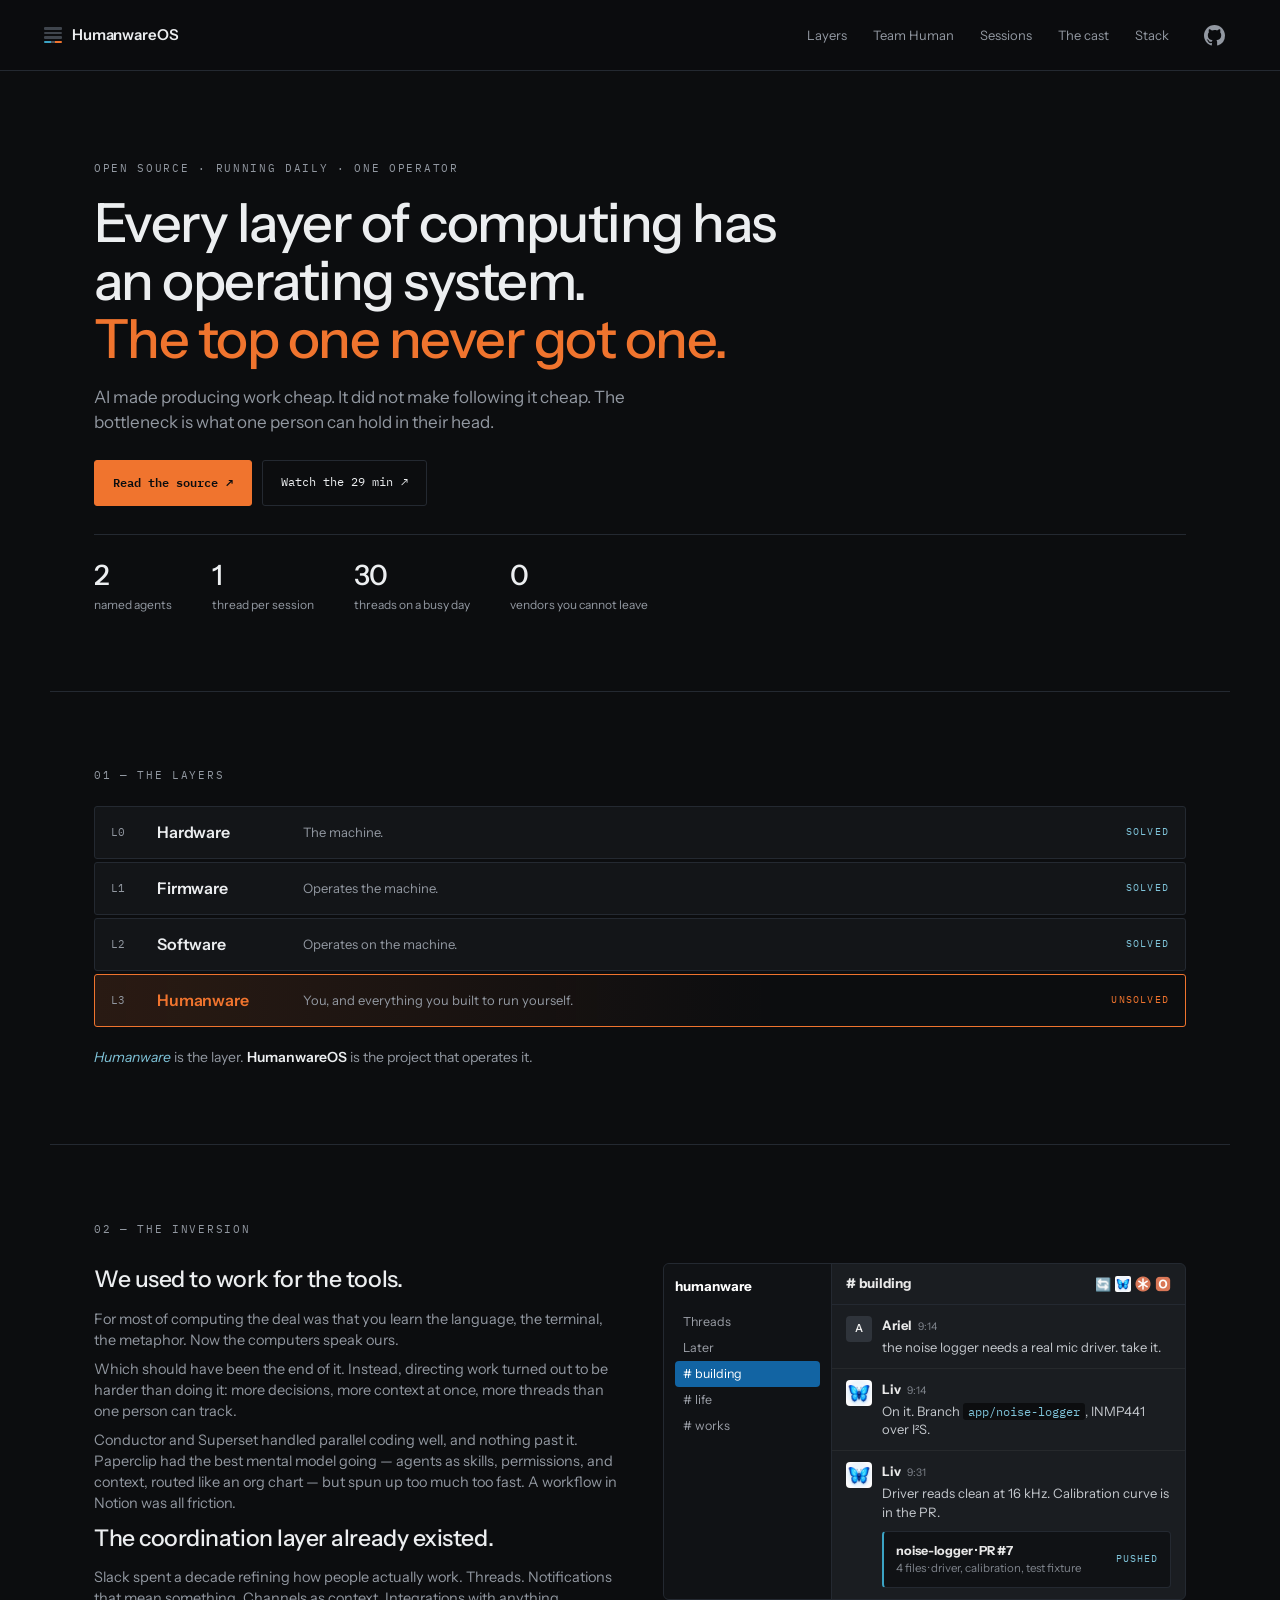
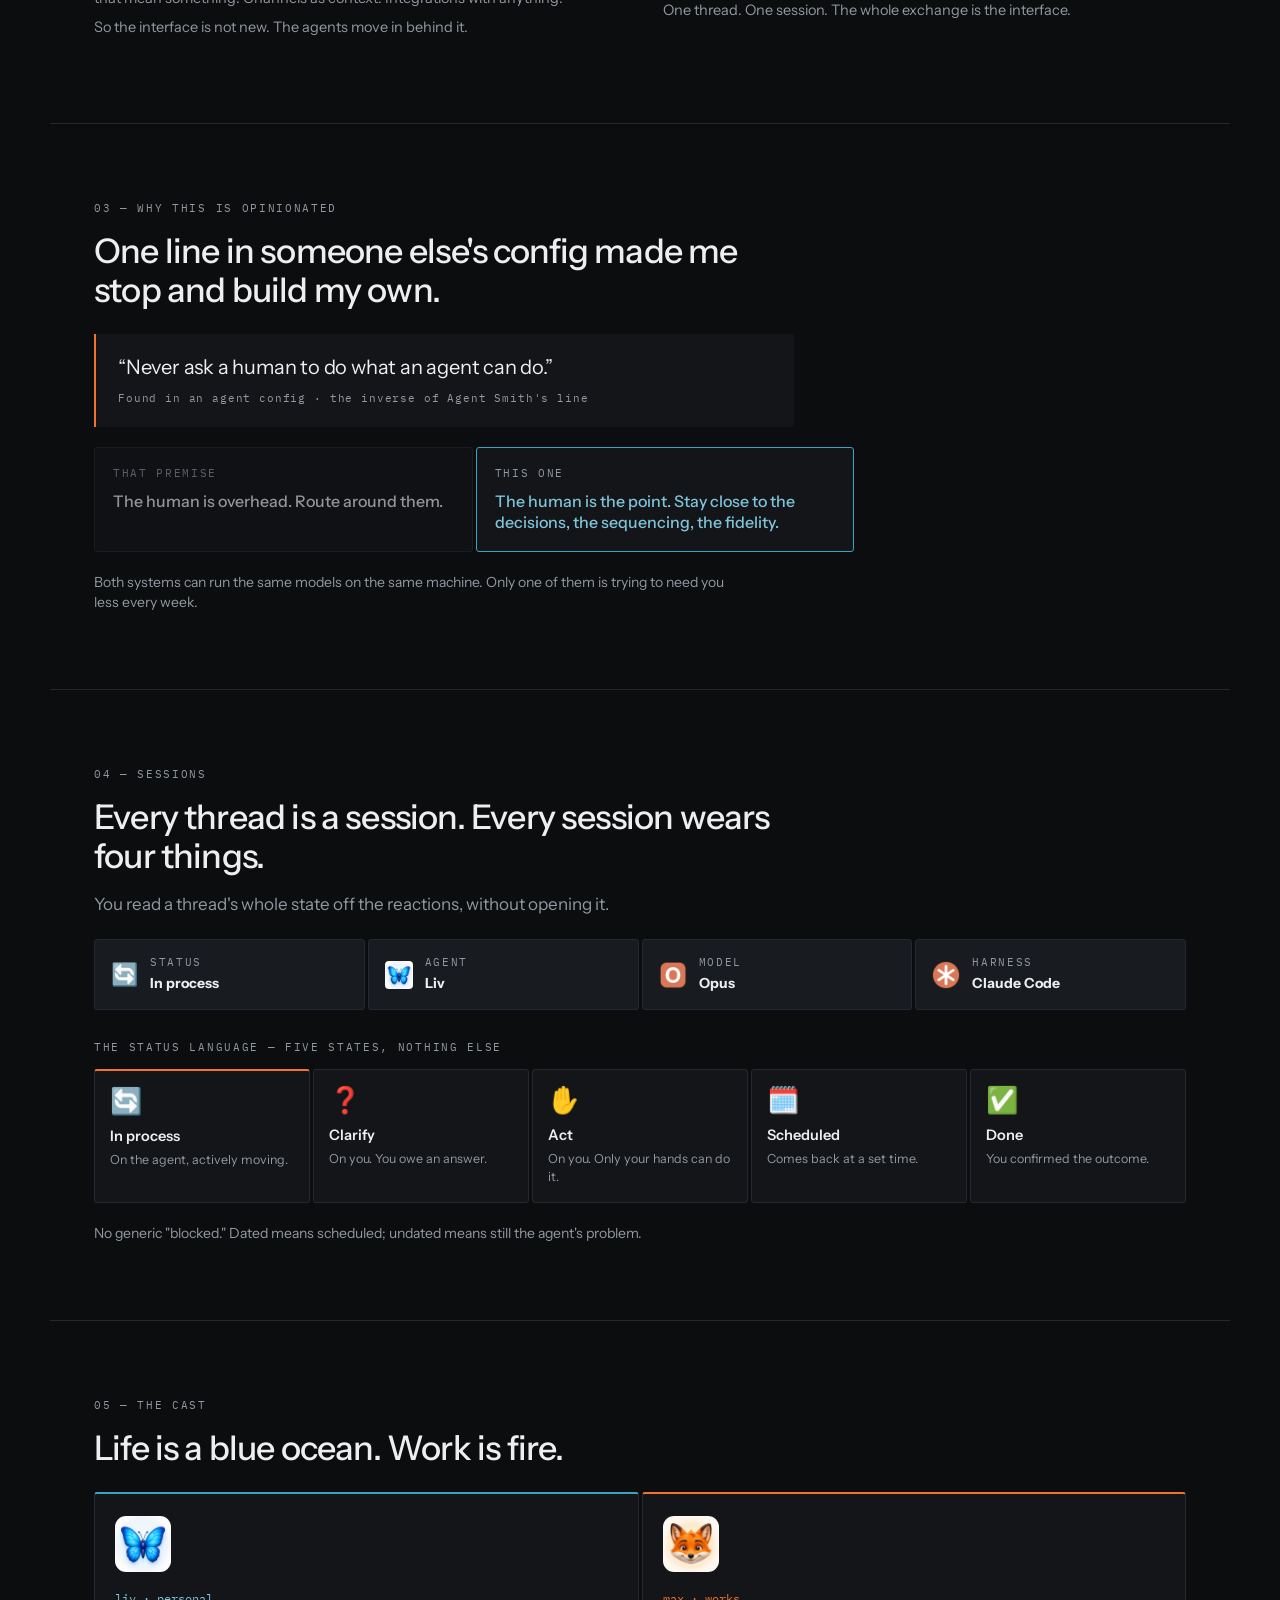
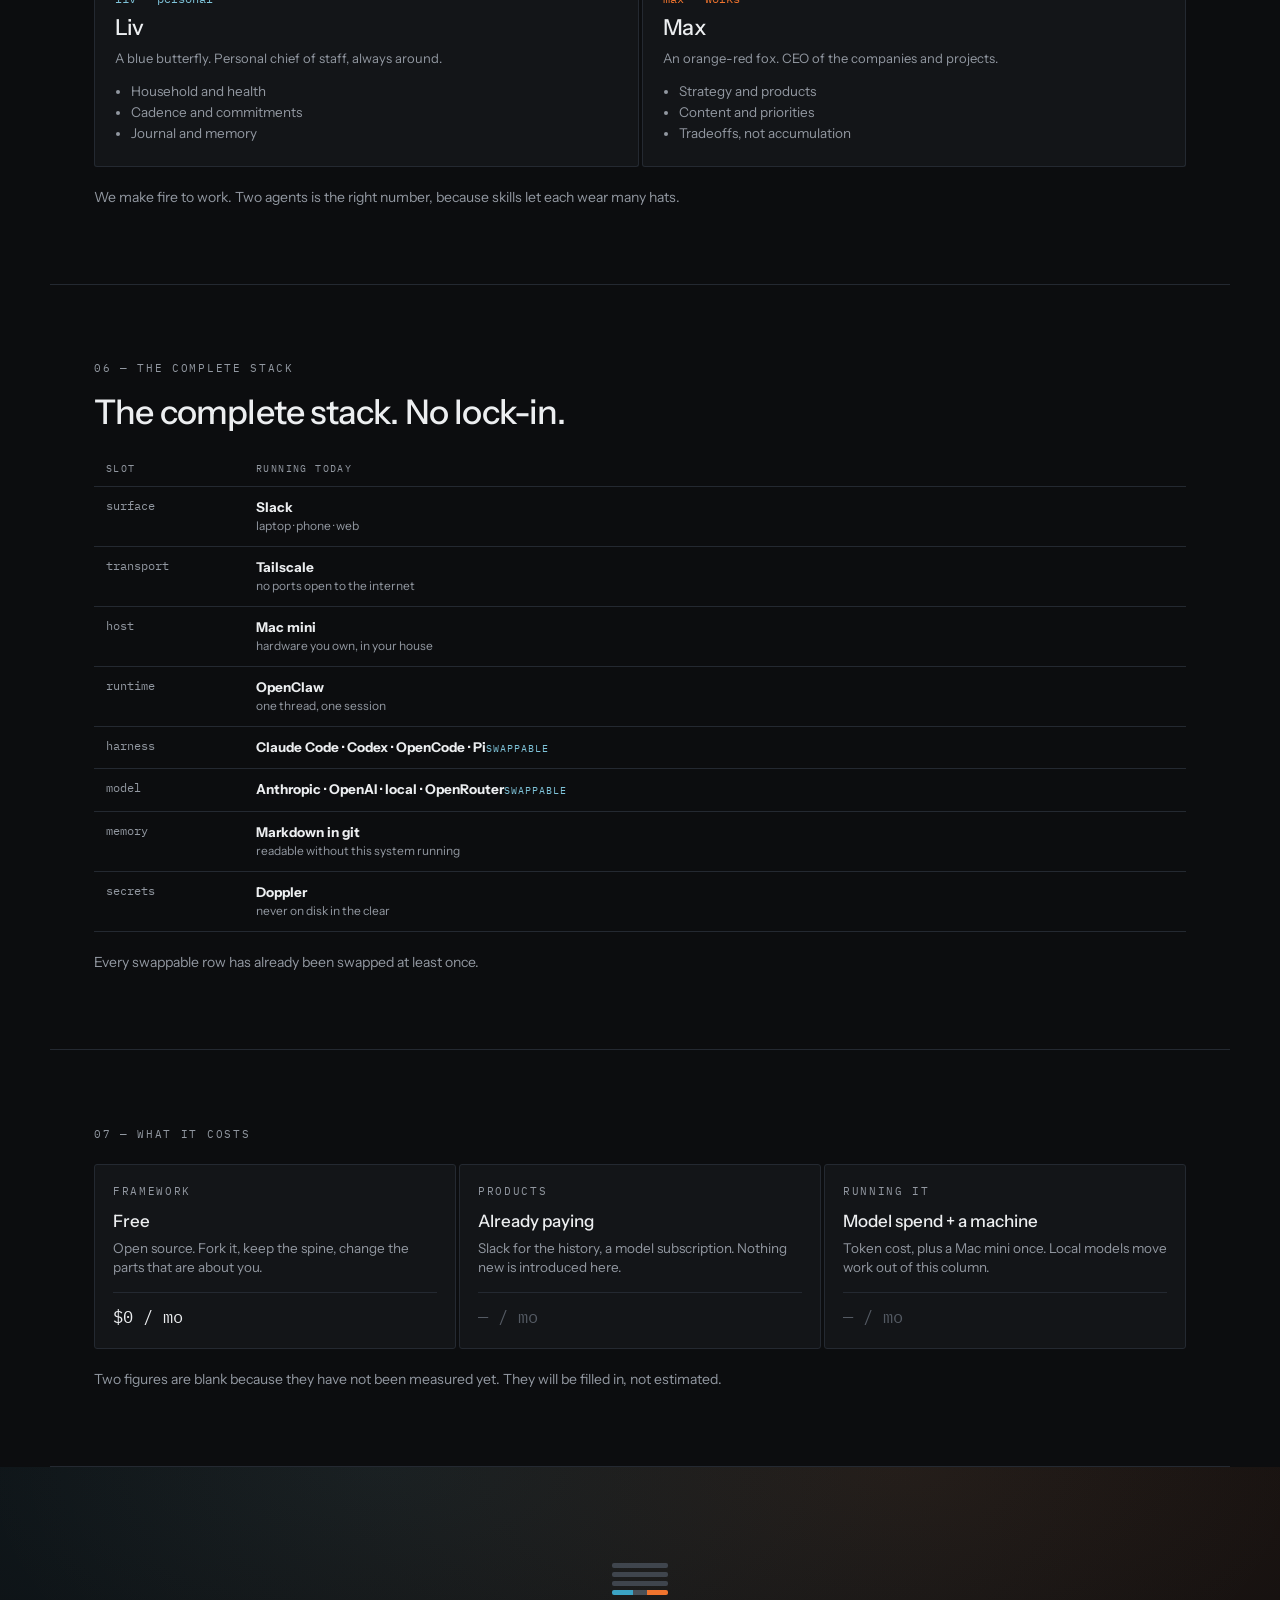
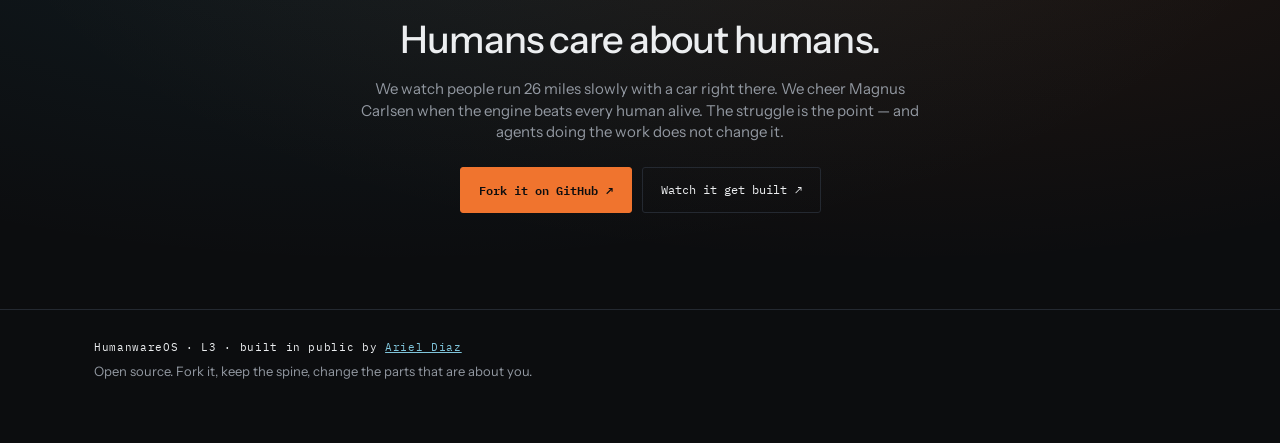
==== commit fcb95c49: "site: GitHub mark in the nav, all links to arieldiaz/humanwareos Replaces the 'v0 · source' pill wit" ====
--- a/index.html
+++ b/index.html
@@ -33,7 +33,7 @@
     <a href="#sessions">Sessions</a>
     <a href="#cast">The cast</a>
     <a href="#stack">Stack</a>
-    <a class="ver" href="https://github.com/arieldiaz/life-os">v0 · source <span aria-hidden="true">↗</span></a>
+    <a class="gh-link" href="https://github.com/arieldiaz/humanwareos" aria-label="HumanwareOS on GitHub" title="HumanwareOS on GitHub"><svg class="gh" viewBox="0 0 16 16" aria-hidden="true"><path d="M8 0C3.58 0 0 3.58 0 8c0 3.54 2.29 6.53 5.47 7.59.4.07.55-.17.55-.38 0-.19-.01-.82-.01-1.49-2.01.37-2.53-.49-2.69-.94-.09-.23-.48-.94-.82-1.13-.28-.15-.68-.52-.01-.53.63-.01 1.08.58 1.23.82.72 1.21 1.87.87 2.33.66.07-.52.28-.87.51-1.07-1.78-.2-3.64-.89-3.64-3.95 0-.87.31-1.59.82-2.15-.07-.2-.36-1.02.08-2.12 0 0 .67-.21 2.2.82a7.42 7.42 0 0 1 2-.27c.68 0 1.36.09 2 .27 1.53-1.04 2.2-.82 2.2-.82.44 1.1.16 1.92.08 2.12.51.56.82 1.27.82 2.15 0 3.07-1.87 3.75-3.65 3.95.29.25.54.73.54 1.48 0 1.07-.01 1.93-.01 2.2 0 .21.15.46.55.38A7.995 7.995 0 0 0 16 8c0-4.42-3.58-8-8-8Z"/></svg></a>
   </nav>
 </header>
 
@@ -44,7 +44,7 @@
     <h1>Every layer of computing has an operating system.<br><em>The top one never got one.</em></h1>
     <p class="sub">AI made producing work cheap. It did not make following it cheap. The bottleneck is what one person can hold in their head.</p>
     <div class="acts">
-      <a class="btn on" href="https://github.com/arieldiaz/life-os">Read the source <span aria-hidden="true">↗</span></a>
+      <a class="btn on" href="https://github.com/arieldiaz/humanwareos">Read the source <span aria-hidden="true">↗</span></a>
       <a class="btn" href="https://www.arieldiaz.com/videos/introducing-humanwareos/">Watch the 29 min <span aria-hidden="true">↗</span></a>
     </div>
     <dl class="stats">
@@ -189,7 +189,7 @@
     <h2>Humans care about humans.</h2>
     <p>We watch people run 26 miles slowly with a car right there. We cheer Magnus Carlsen when the engine beats every human alive. The struggle is the point — and agents doing the work does not change it.</p>
     <div class="acts">
-      <a class="btn on" href="https://github.com/arieldiaz/life-os">Fork it on GitHub <span aria-hidden="true">↗</span></a>
+      <a class="btn on" href="https://github.com/arieldiaz/humanwareos">Fork it on GitHub <span aria-hidden="true">↗</span></a>
       <a class="btn" href="https://www.arieldiaz.com">Watch it get built <span aria-hidden="true">↗</span></a>
     </div>
   </section>
--- a/styles.css
+++ b/styles.css
@@ -118,12 +118,14 @@
   min-height: 44px; display: inline-flex; align-items: center;
 }
 .bar nav a:hover { color: var(--ink); background: var(--panel2); }
-.bar nav a.ver {
-  color: var(--ocean-soft); font-family: var(--mono); font-size: 11px;
-  border: 1px solid var(--line);
-}
-.bar nav a.ver:hover { border-color: var(--ocean); background: transparent; }
-@media (max-width: 860px) { .bar nav a:not(.ver) { display: none; } }
+.bar nav a.gh-link {
+  padding: 0; margin-left: 8px;
+  width: 44px; justify-content: center;
+  color: var(--dim);
+}
+.bar nav a.gh-link:hover { color: var(--ink); background: transparent; }
+.bar nav .gh { width: 21px; height: 21px; fill: currentColor; display: block; }
+@media (max-width: 860px) { .bar nav a:not(.gh-link) { display: none; } }
 
 /* ---------- sections ---------- */
 
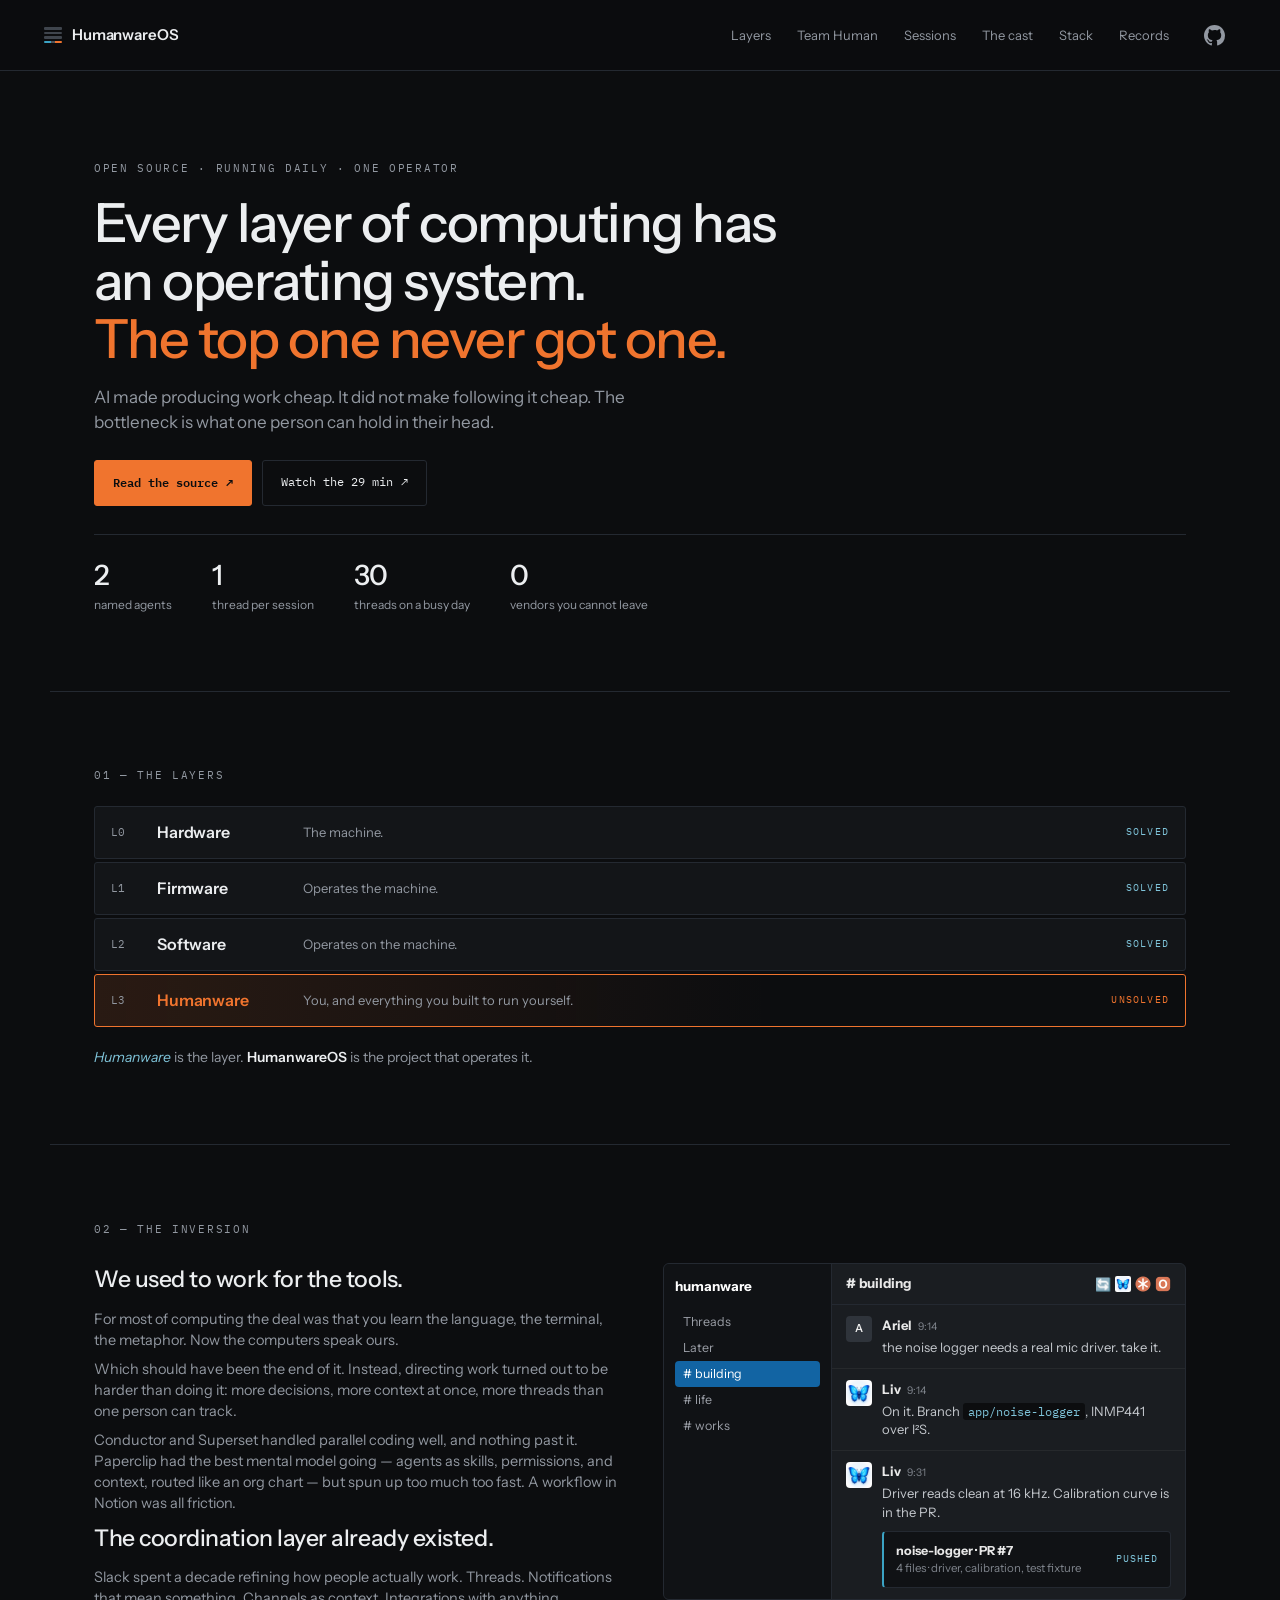
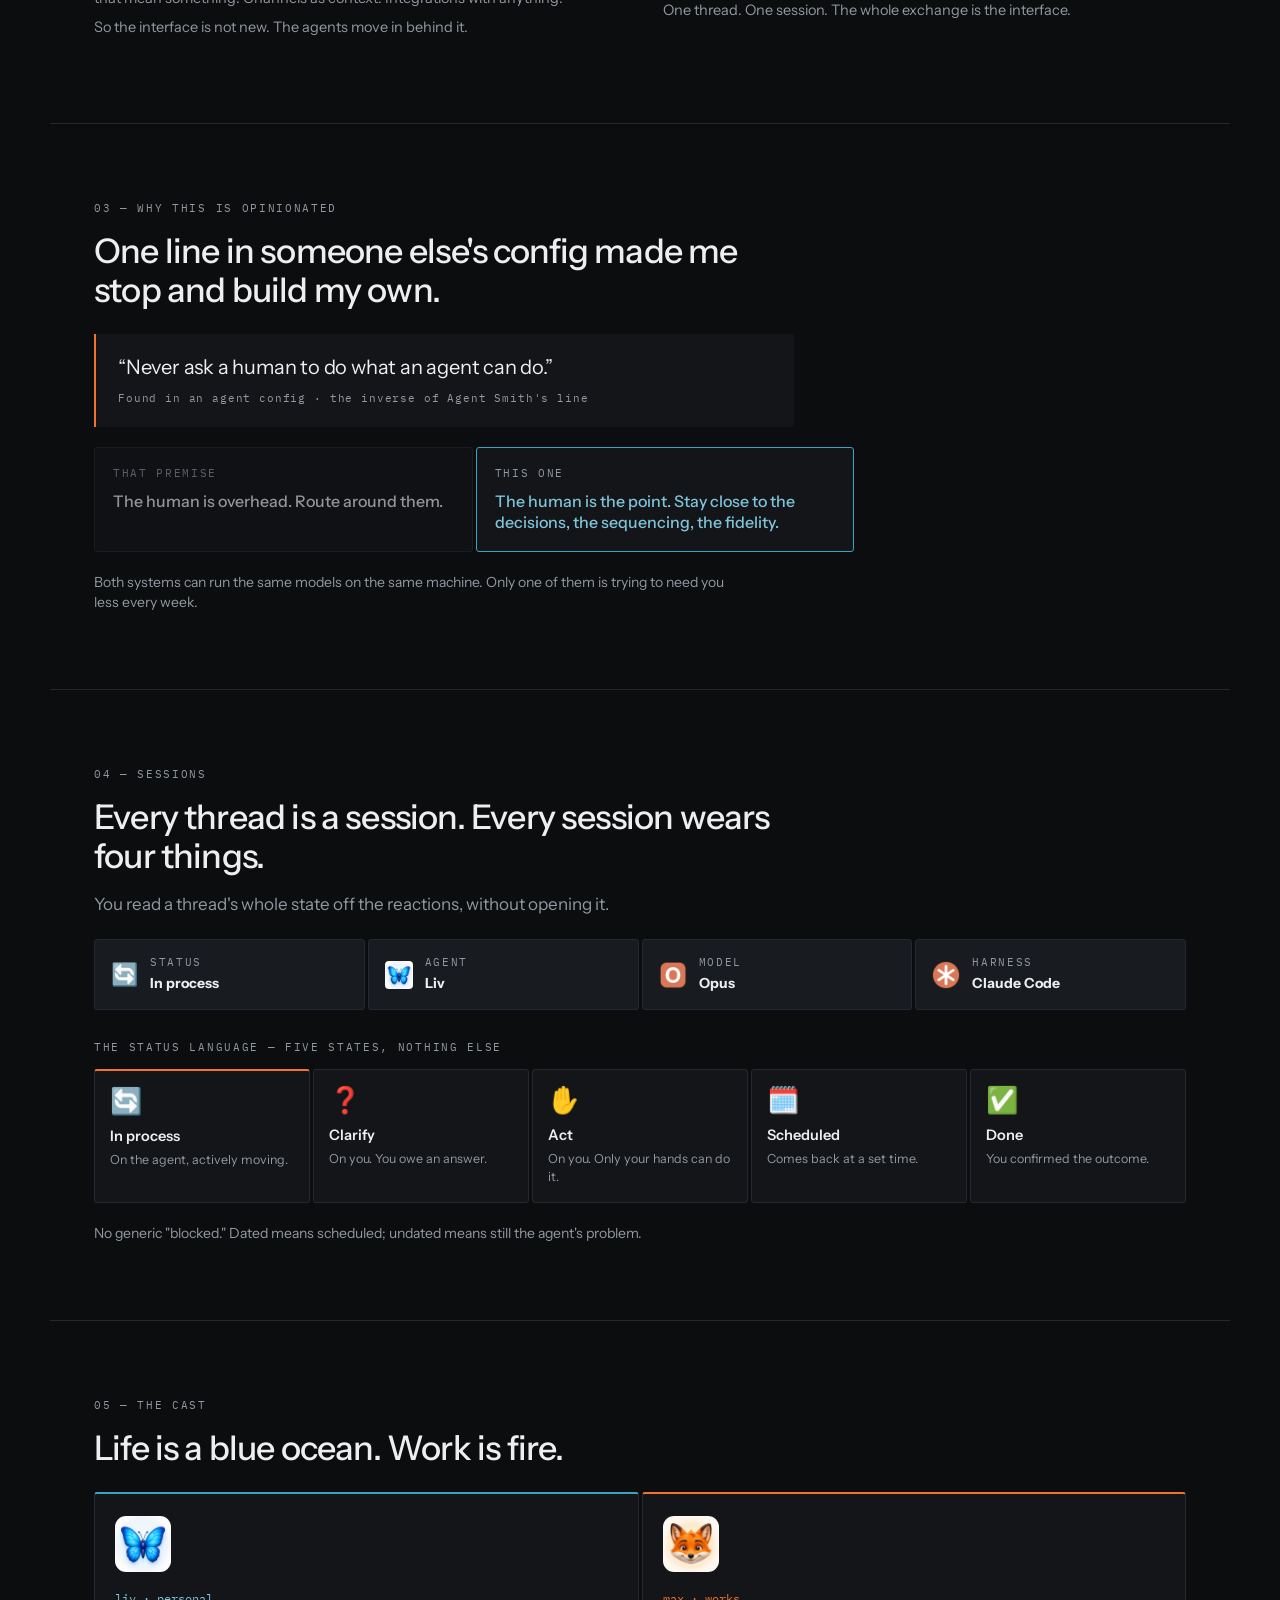
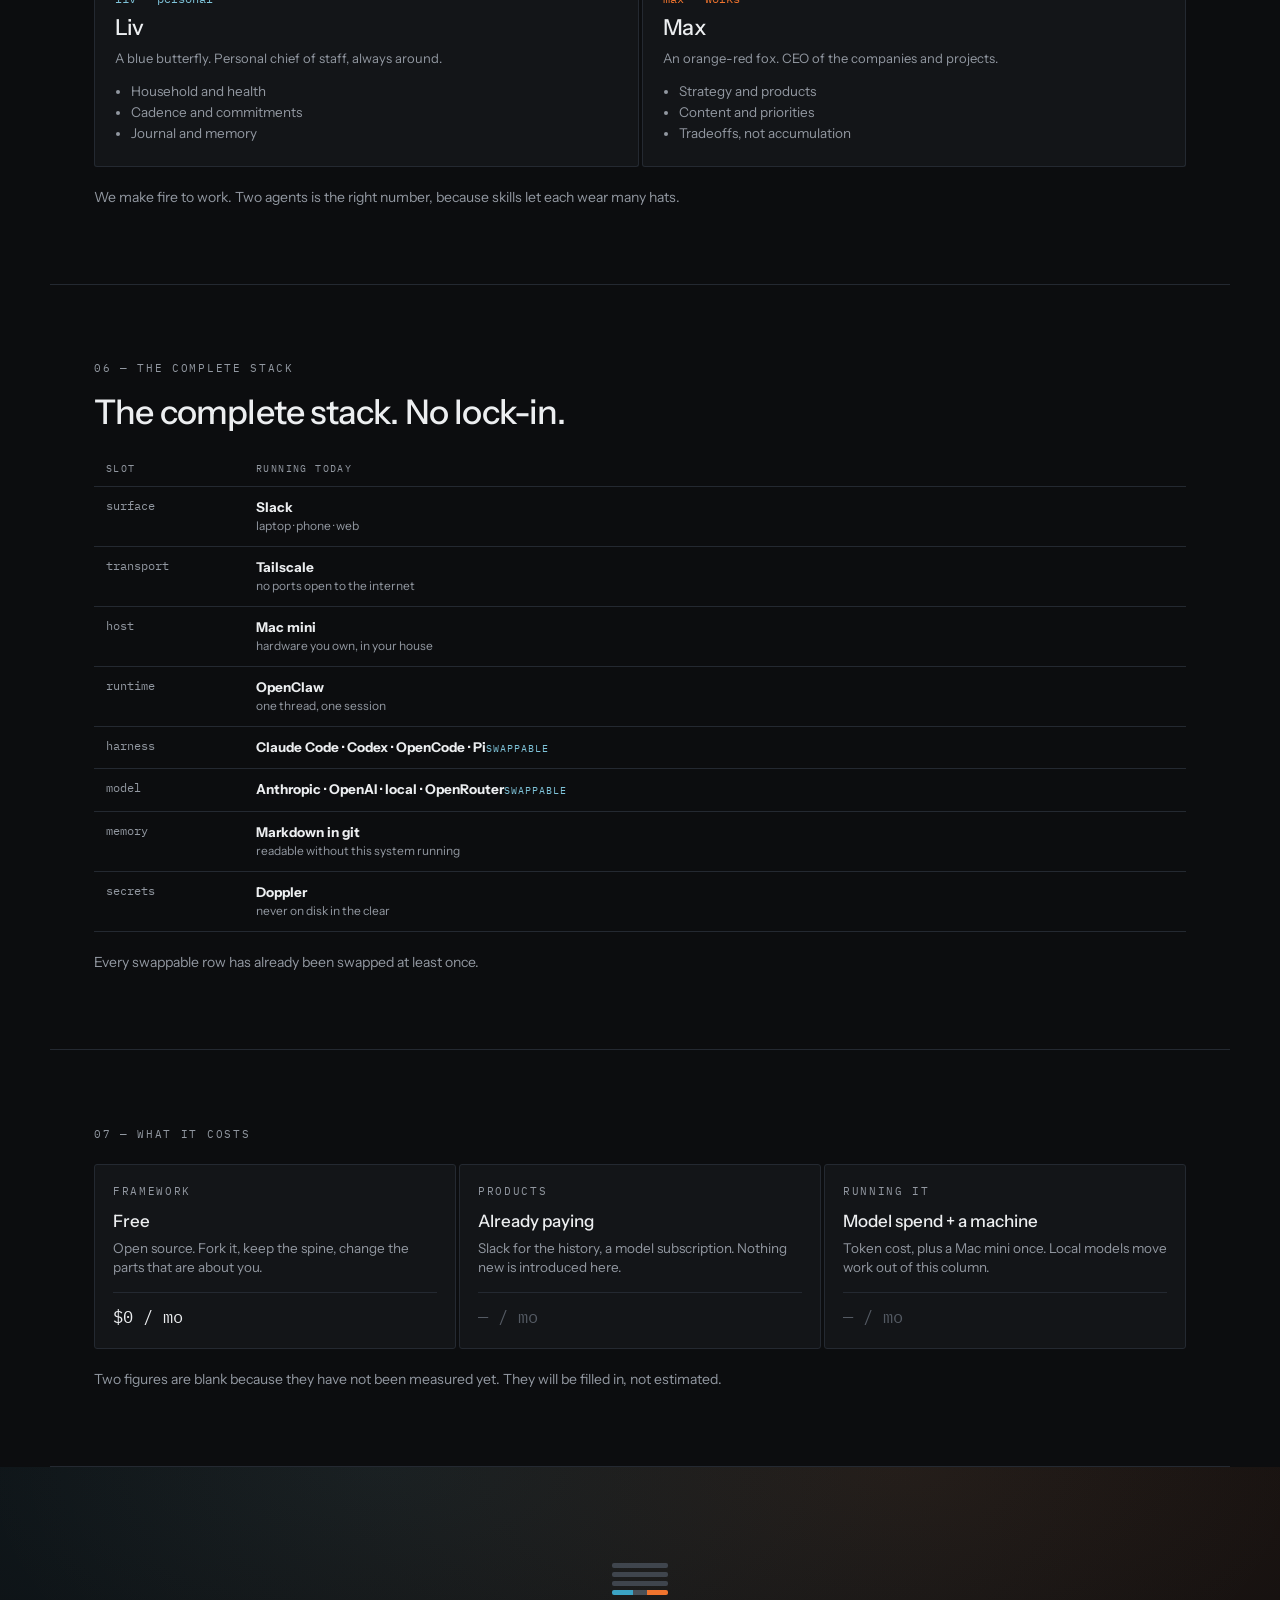
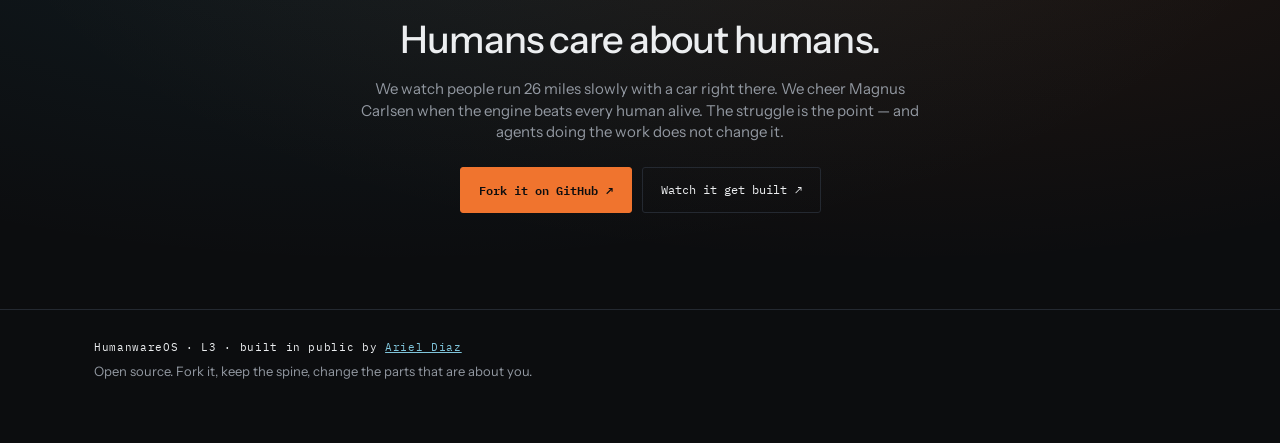
==== commit ba67206a: "feat: add records system page" ====
--- a/index.html
+++ b/index.html
@@ -33,6 +33,7 @@
     <a href="#sessions">Sessions</a>
     <a href="#cast">The cast</a>
     <a href="#stack">Stack</a>
+    <a href="/records/">Records</a>
     <a class="gh-link" href="https://github.com/arieldiaz/humanwareos" aria-label="HumanwareOS on GitHub" title="HumanwareOS on GitHub"><svg class="gh" viewBox="0 0 16 16" aria-hidden="true"><path d="M8 0C3.58 0 0 3.58 0 8c0 3.54 2.29 6.53 5.47 7.59.4.07.55-.17.55-.38 0-.19-.01-.82-.01-1.49-2.01.37-2.53-.49-2.69-.94-.09-.23-.48-.94-.82-1.13-.28-.15-.68-.52-.01-.53.63-.01 1.08.58 1.23.82.72 1.21 1.87.87 2.33.66.07-.52.28-.87.51-1.07-1.78-.2-3.64-.89-3.64-3.95 0-.87.31-1.59.82-2.15-.07-.2-.36-1.02.08-2.12 0 0 .67-.21 2.2.82a7.42 7.42 0 0 1 2-.27c.68 0 1.36.09 2 .27 1.53-1.04 2.2-.82 2.2-.82.44 1.1.16 1.92.08 2.12.51.56.82 1.27.82 2.15 0 3.07-1.87 3.75-3.65 3.95.29.25.54.73.54 1.48 0 1.07-.01 1.93-.01 2.2 0 .21.15.46.55.38A7.995 7.995 0 0 0 16 8c0-4.42-3.58-8-8-8Z"/></svg></a>
   </nav>
 </header>
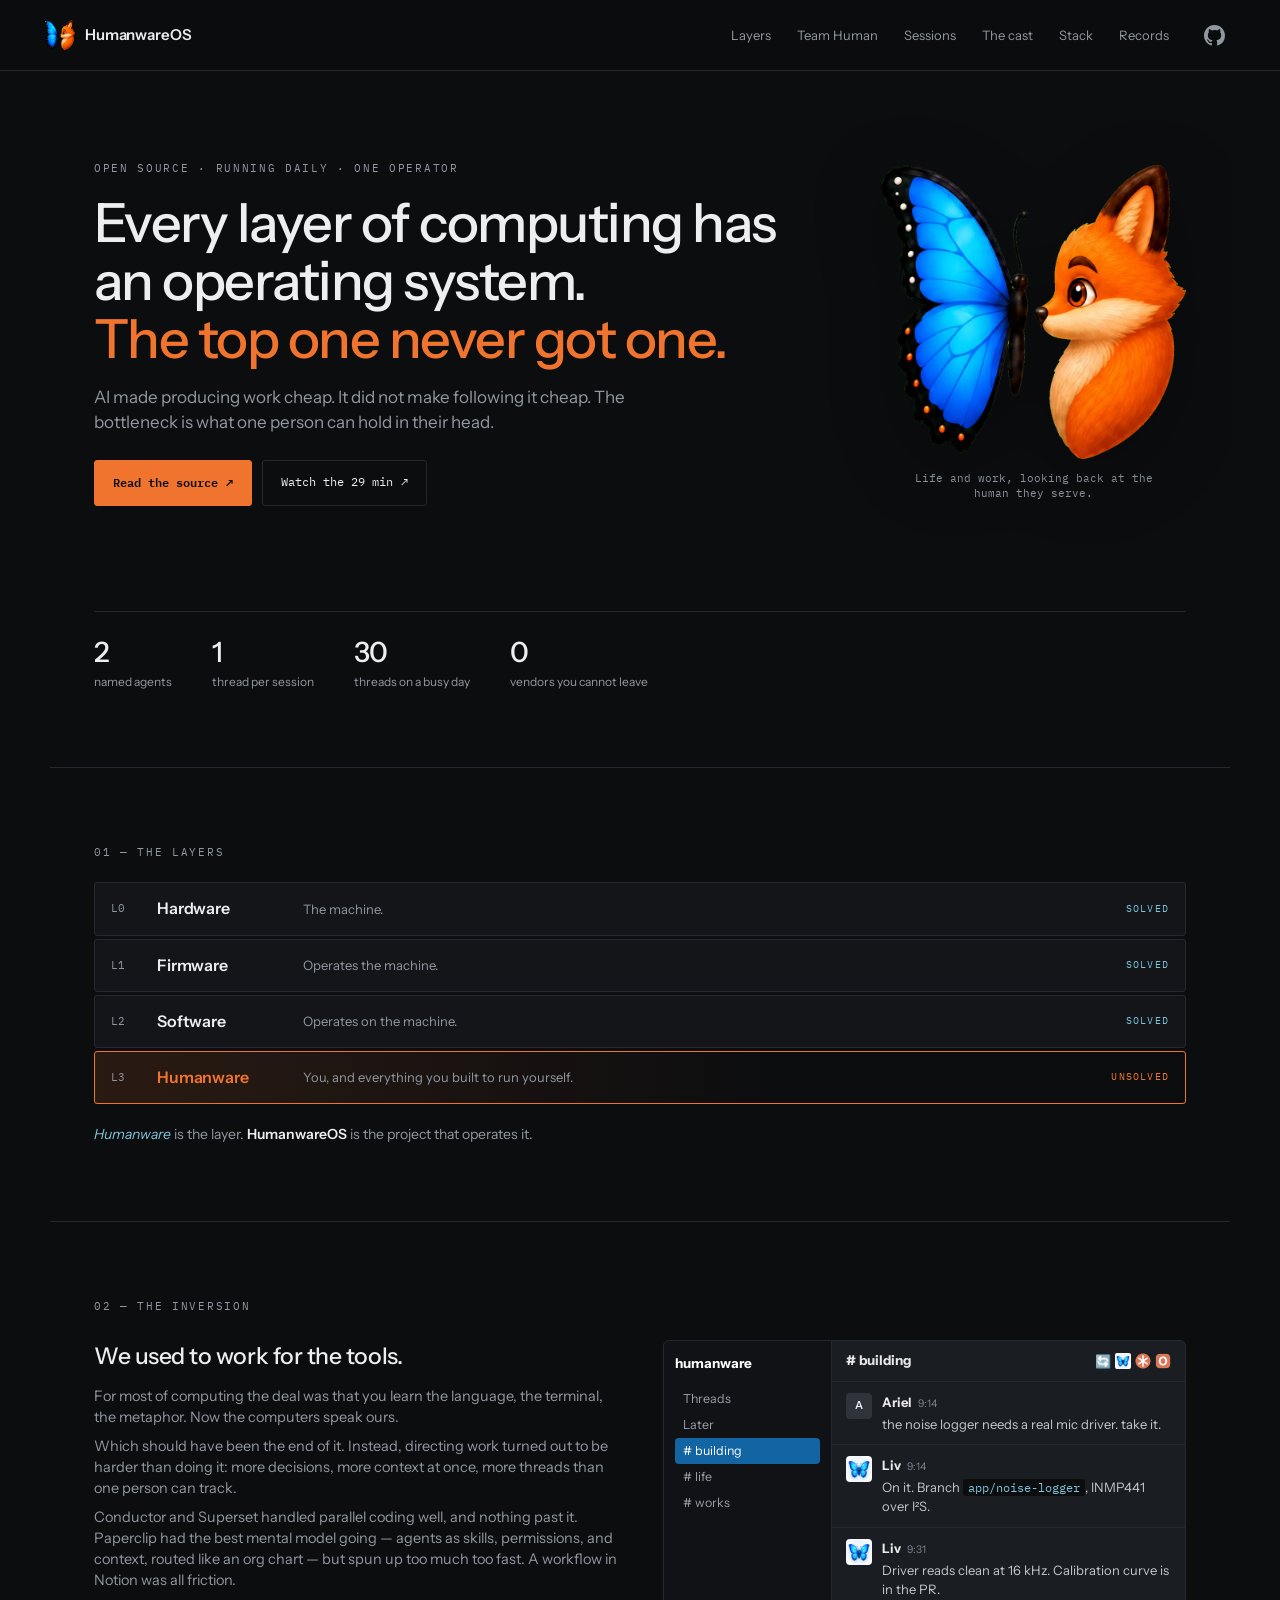
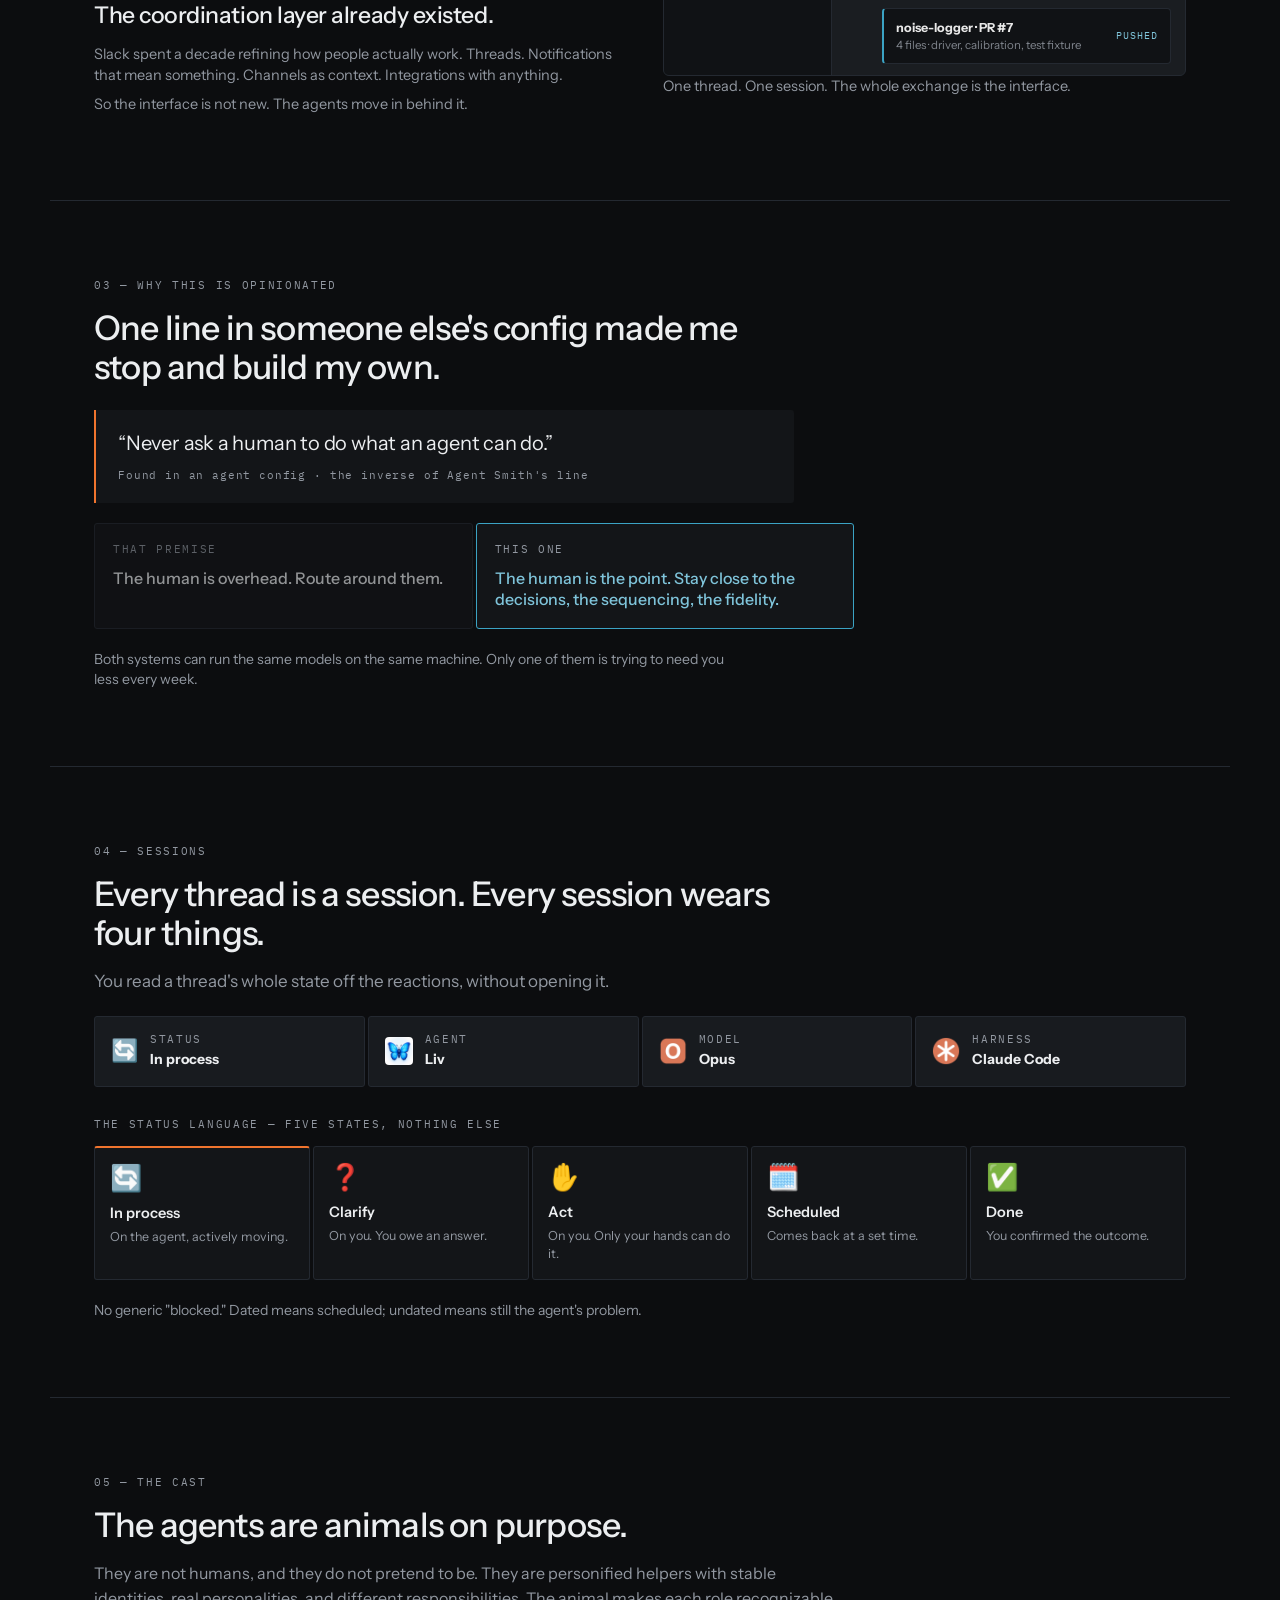
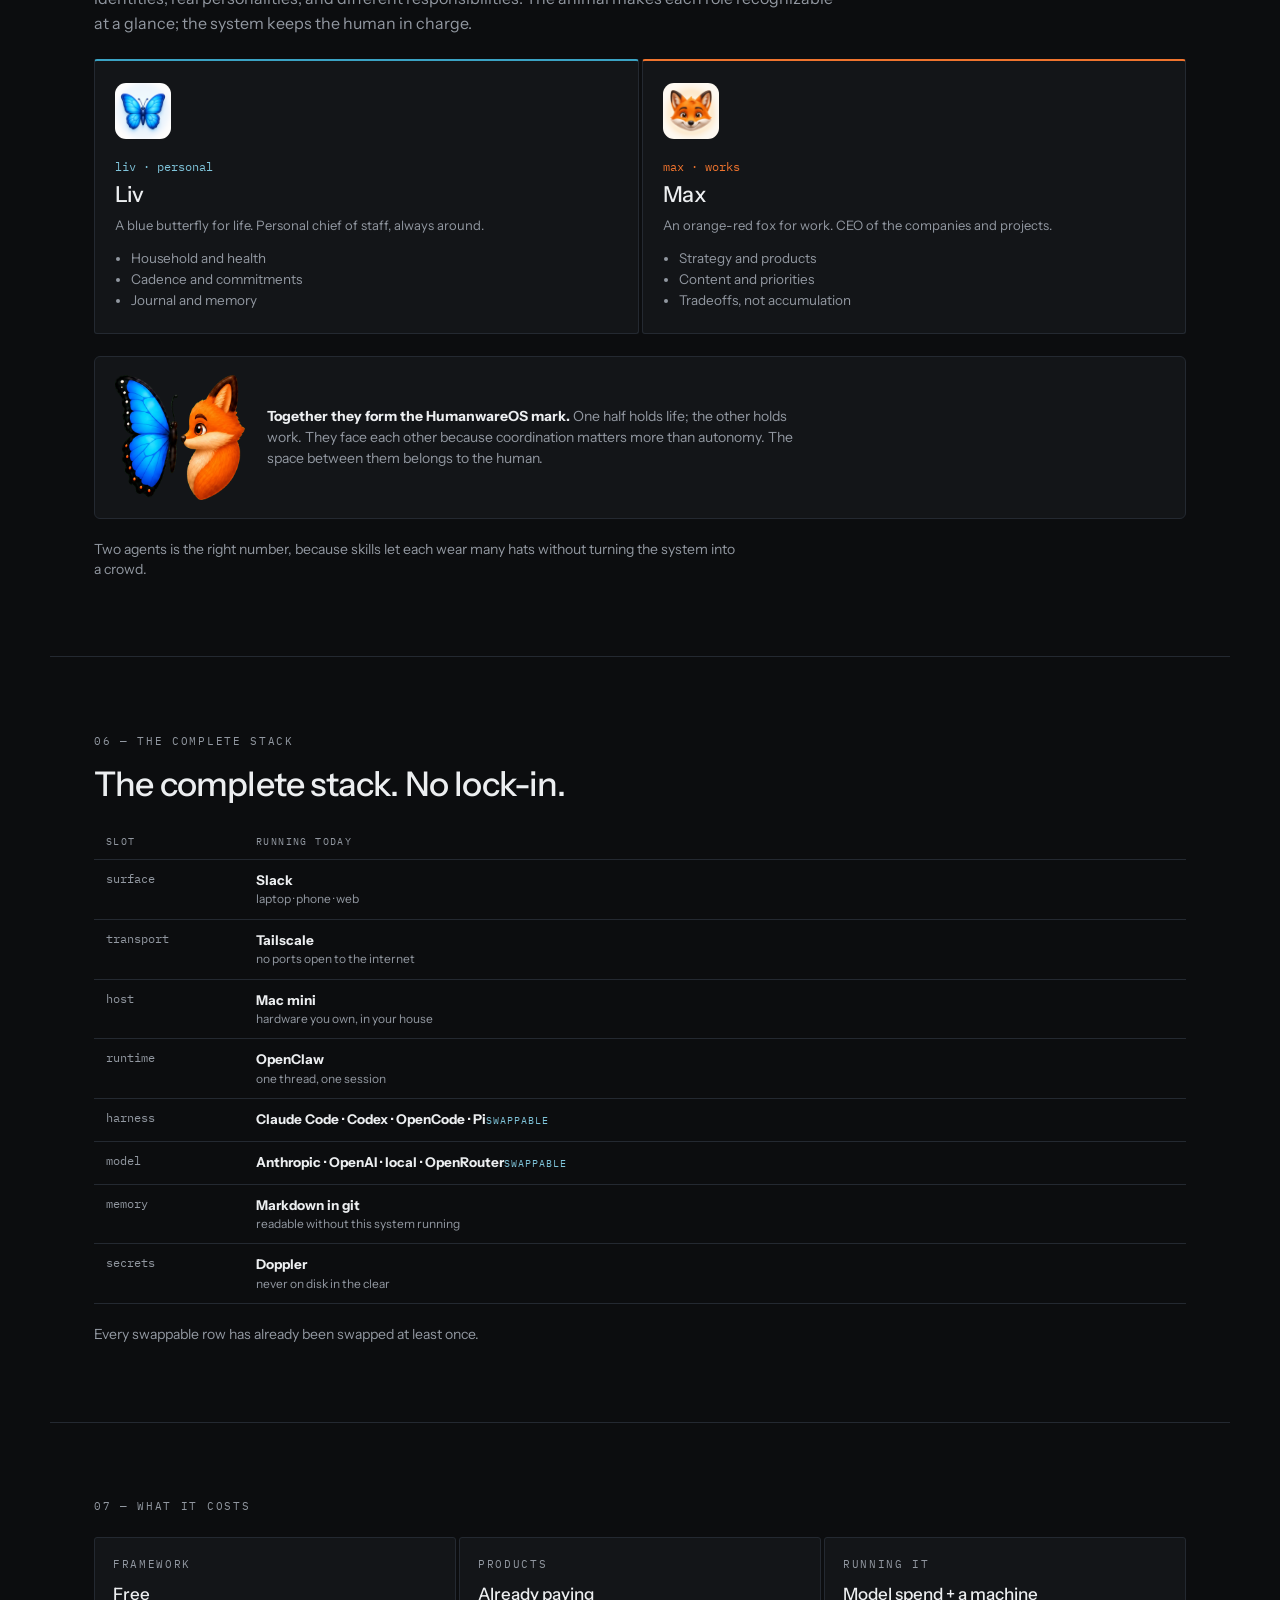
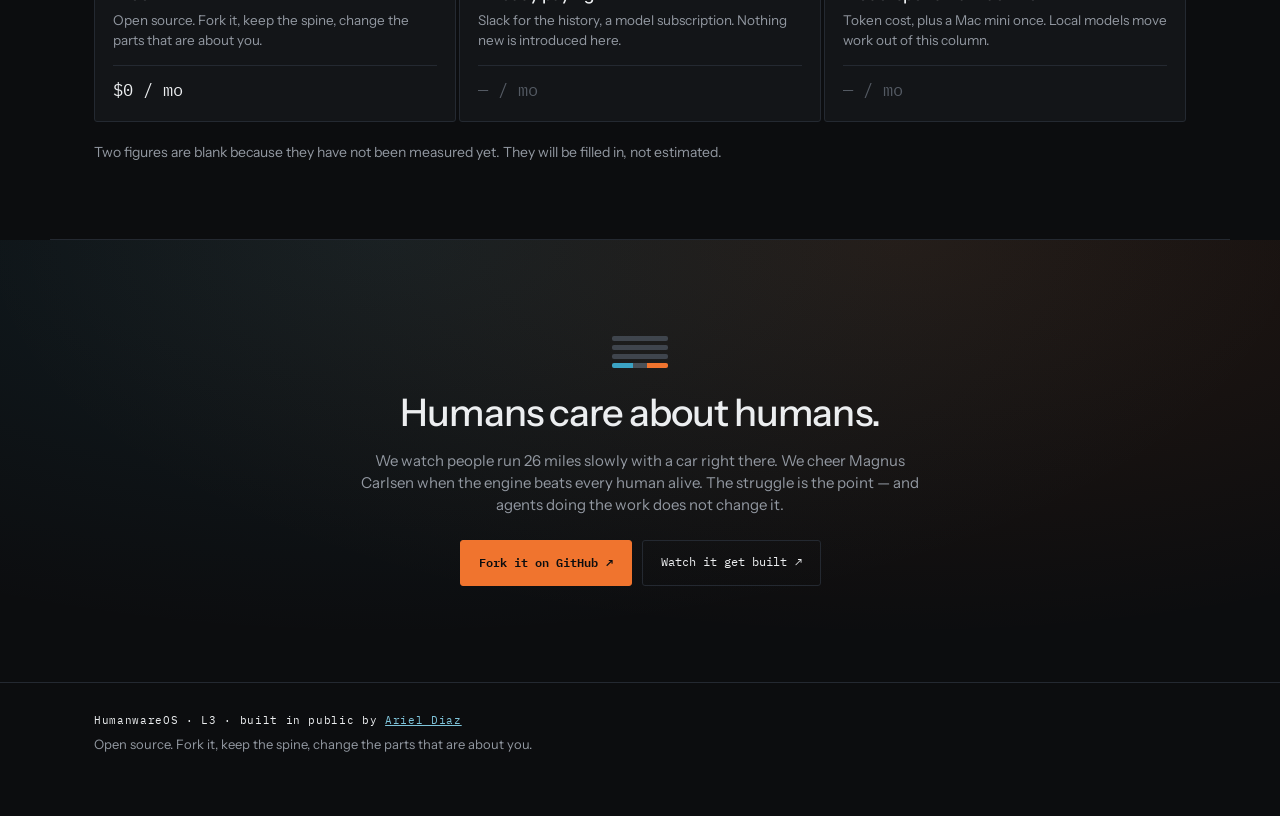
==== commit 8e17a326: "Add HumanwareOS butterfly and fox identity" ====
--- a/index.html
+++ b/index.html
@@ -12,7 +12,8 @@
 <meta property="og:title" content="HumanwareOS — an operating system for the top layer">
 <meta property="og:description" content="The bottleneck moved from what software can do to what one person can follow. Every agent in Slack, one thread per session, on hardware you own.">
 <meta name="twitter:card" content="summary_large_image">
-<link rel="icon" href="/assets/mark.svg" type="image/svg+xml">
+<link rel="icon" href="/assets/humanwareos-icon-192.png" type="image/png">
+<link rel="apple-touch-icon" href="/assets/humanwareos-icon-192.png">
 <link rel="preconnect" href="https://fonts.googleapis.com">
 <link rel="preconnect" href="https://fonts.gstatic.com" crossorigin>
 <link href="https://fonts.googleapis.com/css2?family=IBM+Plex+Mono:wght@400;500;600&family=Instrument+Sans:wght@400;500;600&display=swap" rel="stylesheet">
@@ -24,7 +25,7 @@
 
 <header class="bar">
   <a class="brandmark" href="/">
-    <span class="anchor" aria-hidden="true"><i></i><i></i><i></i><i class="base"></i></span>
+    <img src="/assets/humanwareos-mark.webp" alt="">
     <span>HumanwareOS</span>
   </a>
   <nav aria-label="Sections">
@@ -41,13 +42,19 @@
 <main id="main">
 
   <section class="pad hero">
-    <p class="lbl">Open source · running daily · one operator</p>
-    <h1>Every layer of computing has an operating system.<br><em>The top one never got one.</em></h1>
-    <p class="sub">AI made producing work cheap. It did not make following it cheap. The bottleneck is what one person can hold in their head.</p>
-    <div class="acts">
-      <a class="btn on" href="https://github.com/arieldiaz/humanwareos">Read the source <span aria-hidden="true">↗</span></a>
-      <a class="btn" href="https://www.arieldiaz.com/videos/introducing-humanwareos/">Watch the 29 min <span aria-hidden="true">↗</span></a>
-    </div>
+    <div class="hero-copy">
+      <p class="lbl">Open source · running daily · one operator</p>
+      <h1>Every layer of computing has an operating system.<br><em>The top one never got one.</em></h1>
+      <p class="sub">AI made producing work cheap. It did not make following it cheap. The bottleneck is what one person can hold in their head.</p>
+      <div class="acts">
+        <a class="btn on" href="https://github.com/arieldiaz/humanwareos">Read the source <span aria-hidden="true">↗</span></a>
+        <a class="btn" href="https://www.arieldiaz.com/videos/introducing-humanwareos/">Watch the 29 min <span aria-hidden="true">↗</span></a>
+      </div>
+    </div>
+    <figure class="hero-mark">
+      <img src="/assets/humanwareos-mark.webp" alt="A blue half-butterfly and an orange fox facing one another">
+      <figcaption>Life and work, looking back at the human they serve.</figcaption>
+    </figure>
     <dl class="stats">
       <div><dt>2</dt><dd>named agents</dd></div>
       <div><dt>1</dt><dd>thread per session</dd></div>
@@ -136,24 +143,29 @@
 
   <section class="pad" id="cast">
     <p class="lbl">05 — The cast</p>
-    <h2 class="big">Life is a blue ocean. Work is fire.</h2>
+    <h2 class="big">The agents are animals on purpose.</h2>
+    <p class="cast-intro">They are not humans, and they do not pretend to be. They are personified helpers with stable identities, real personalities, and different responsibilities. The animal makes each role recognizable at a glance; the system keeps the human in charge.</p>
     <div class="duo">
       <article class="dom l">
         <img src="/assets/liv-app-icon.png" alt="Liv">
         <p class="who">liv · personal</p>
         <h3>Liv</h3>
-        <p class="role">A blue butterfly. Personal chief of staff, always around.</p>
+        <p class="role">A blue butterfly for life. Personal chief of staff, always around.</p>
         <ul><li>Household and health</li><li>Cadence and commitments</li><li>Journal and memory</li></ul>
       </article>
       <article class="dom m">
         <img src="/assets/max-app-icon.png" alt="Max">
         <p class="who">max · works</p>
         <h3>Max</h3>
-        <p class="role">An orange-red fox. CEO of the companies and projects.</p>
+        <p class="role">An orange-red fox for work. CEO of the companies and projects.</p>
         <ul><li>Strategy and products</li><li>Content and priorities</li><li>Tradeoffs, not accumulation</li></ul>
       </article>
     </div>
-    <p class="note">We make fire to work. Two agents is the right number, because skills let each wear many hats.</p>
+    <div class="mark-story">
+      <img src="/assets/humanwareos-mark.webp" alt="The HumanwareOS butterfly and fox mark">
+      <p><strong>Together they form the HumanwareOS mark.</strong> One half holds life; the other holds work. They face each other because coordination matters more than autonomy. The space between them belongs to the human.</p>
+    </div>
+    <p class="note">Two agents is the right number, because skills let each wear many hats without turning the system into a crowd.</p>
   </section>
 
   <section class="pad" id="stack">
--- a/styles.css
+++ b/styles.css
@@ -111,6 +111,7 @@
   display: inline-flex; align-items: center; gap: 10px;
   text-decoration: none; font-weight: 600; font-size: 15px; letter-spacing: -0.01em;
 }
+.brandmark img { width: 31px; height: 31px; object-fit: contain; }
 .bar nav { display: flex; align-items: center; gap: 4px; }
 .bar nav a {
   padding: 9px 11px; border-radius: 4px;
@@ -135,7 +136,29 @@
   padding: clamp(46px, 6vw, 78px) var(--gut);
   border-bottom: 1px solid var(--line);
 }
-.hero { padding-top: clamp(52px, 7vw, 92px); }
+.hero {
+  display: grid; grid-template-columns: minmax(0, 1.4fr) minmax(240px, .6fr);
+  gap: clamp(30px, 6vw, 80px); align-items: center;
+  overflow: hidden;
+  padding-top: clamp(52px, 7vw, 92px);
+}
+.hero-copy { min-width: 0; }
+.hero-mark { min-width: 0; max-width: 100%; margin: 0; text-align: center; }
+.hero-mark img {
+  display: block; width: min(100%, 410px); margin-inline: auto;
+  filter: drop-shadow(0 20px 34px rgba(0,0,0,.3));
+}
+.hero-mark figcaption {
+  max-width: 34ch; margin: 12px auto 0;
+  color: var(--dim); font-family: var(--mono); font-size: 10.5px; line-height: 1.45;
+}
+.hero .stats { grid-column: 1 / -1; }
+@media (max-width: 760px) {
+  .hero { grid-template-columns: 1fr; }
+  .hero-mark { grid-row: 1; }
+  .hero-mark img { width: min(72vw, 310px); }
+  .hero-copy h1 { max-width: 100%; font-size: clamp(29px, 8.1vw, 36px); overflow-wrap: anywhere; }
+}
 
 .acts { display: flex; flex-wrap: wrap; gap: 10px; margin-top: 24px; }
 .btn {
@@ -297,6 +320,25 @@
 .state.own { border-top: 2px solid var(--fire); }
 @media (max-width: 900px) { .cast { grid-template-columns: 1fr 1fr; } }
 @media (max-width: 460px) { .cast { grid-template-columns: 1fr; } }
+
+/* ---------- personified agents ---------- */
+
+.cast-intro {
+  max-width: 68ch; margin: 16px 0 0;
+  color: var(--dim); font-size: 16px; line-height: 1.55;
+}
+.mark-story {
+  display: grid; grid-template-columns: 130px 1fr; gap: 22px; align-items: center;
+  margin-top: 22px; padding: 18px 20px;
+  border: 1px solid var(--line); border-radius: 6px; background: var(--panel);
+}
+.mark-story img { width: 130px; }
+.mark-story p { margin: 0; max-width: 60ch; color: var(--dim); font-size: 14px; line-height: 1.5; }
+.mark-story strong { color: var(--ink); }
+@media (max-width: 560px) {
+  .mark-story { grid-template-columns: 84px 1fr; gap: 14px; padding: 15px; }
+  .mark-story img { width: 84px; }
+}
 
 /* ---------- the cast ---------- */
 
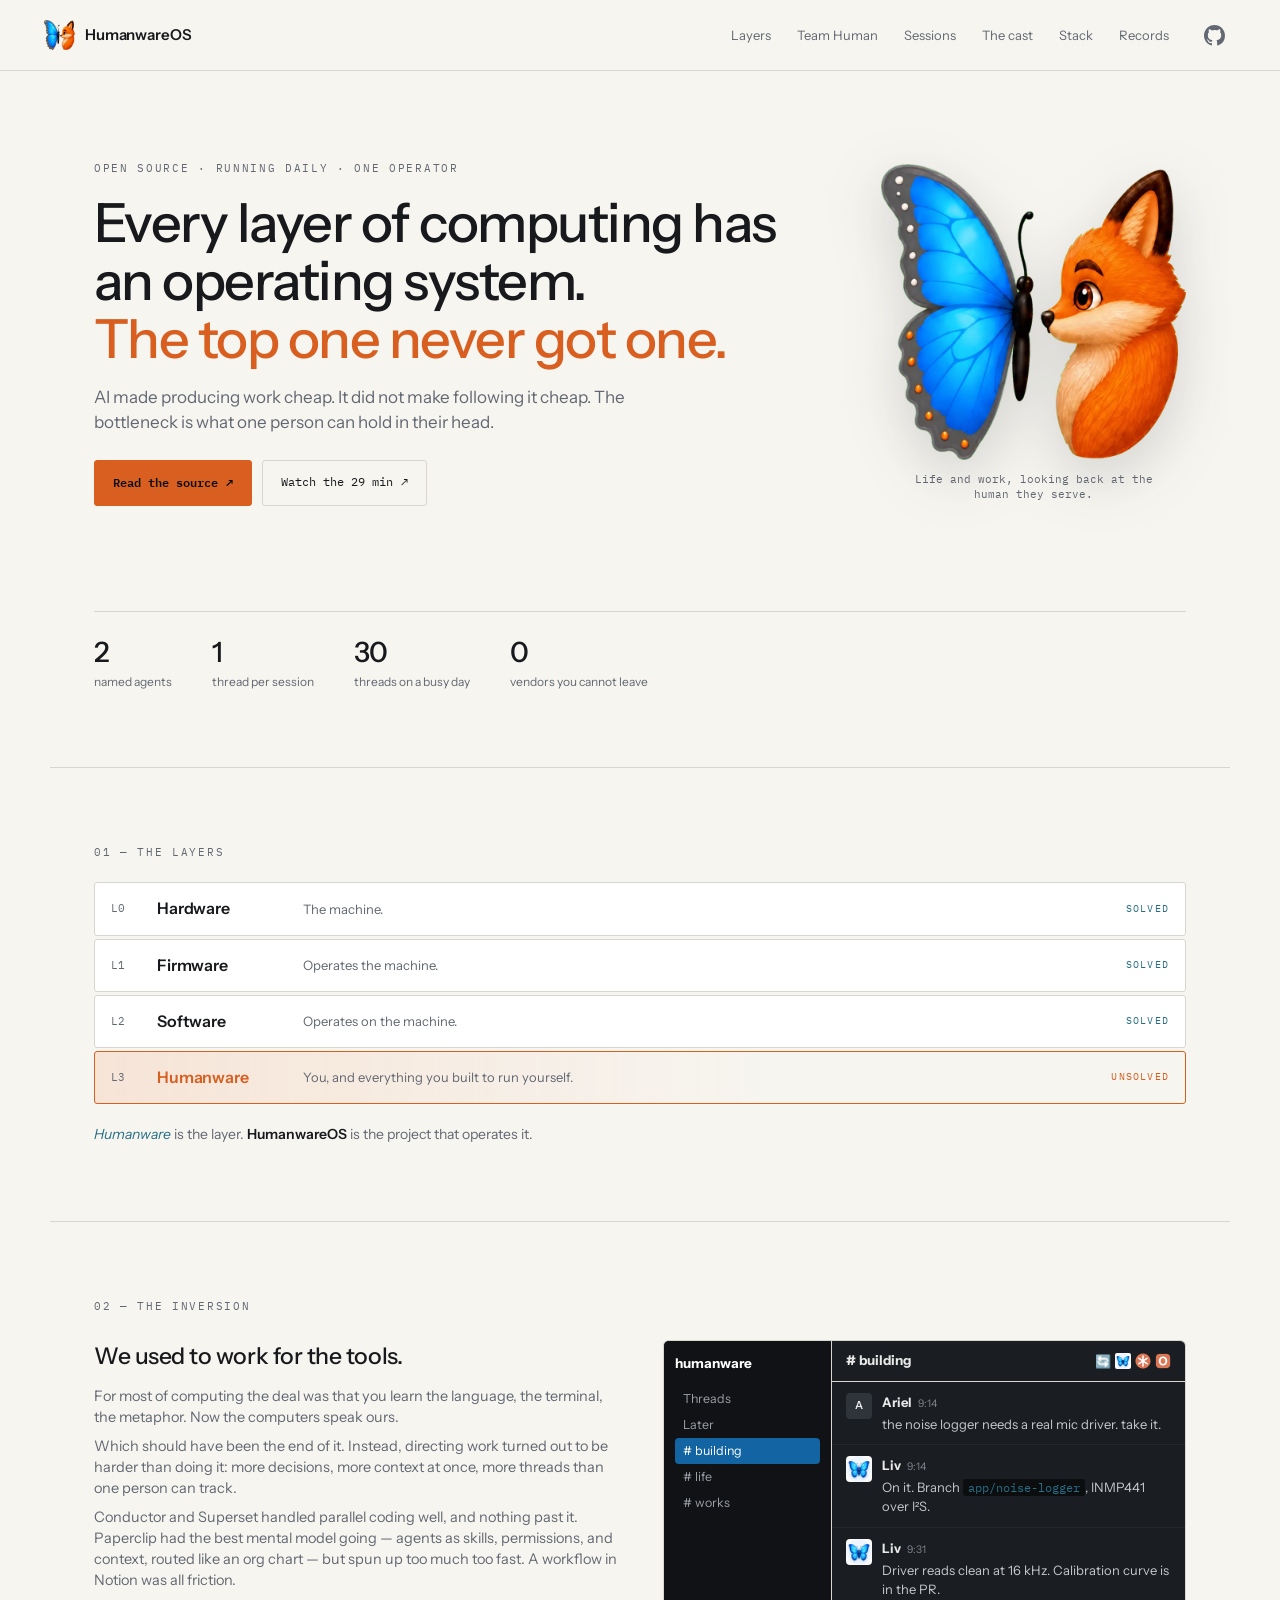
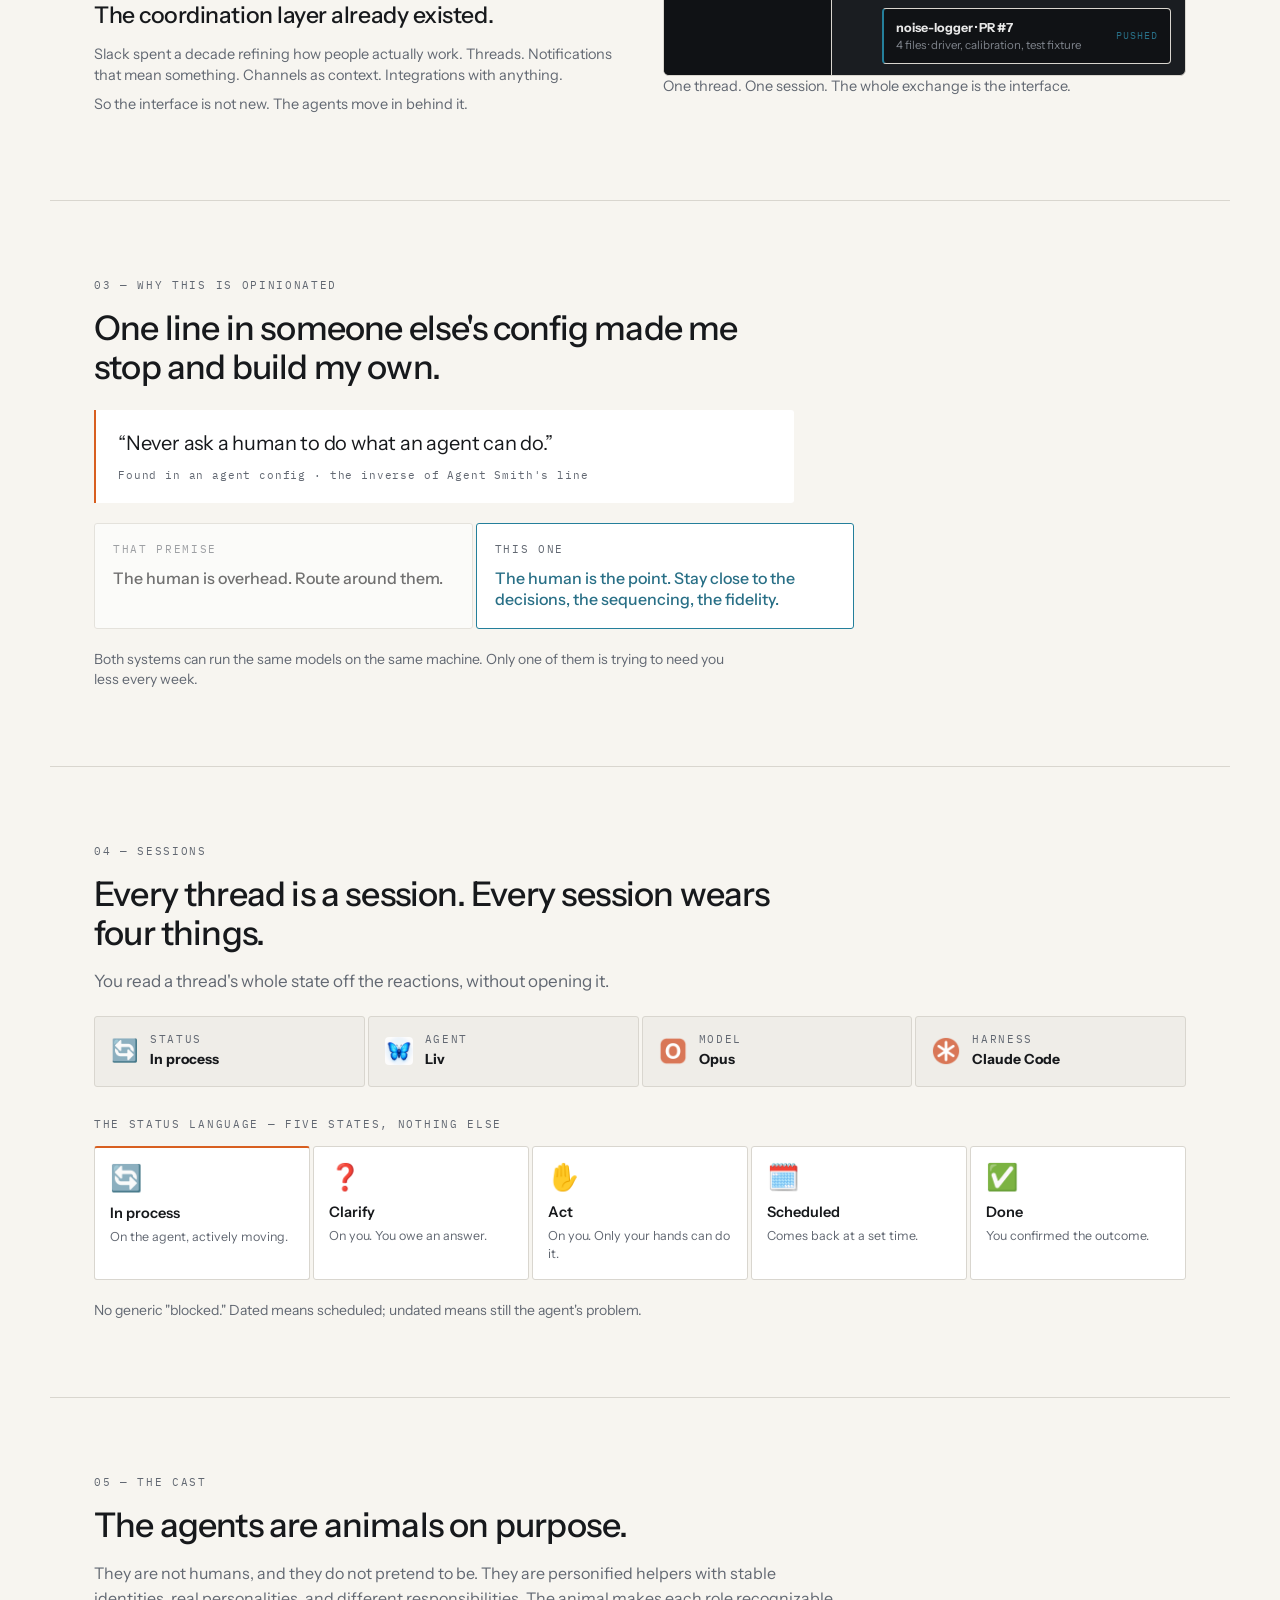
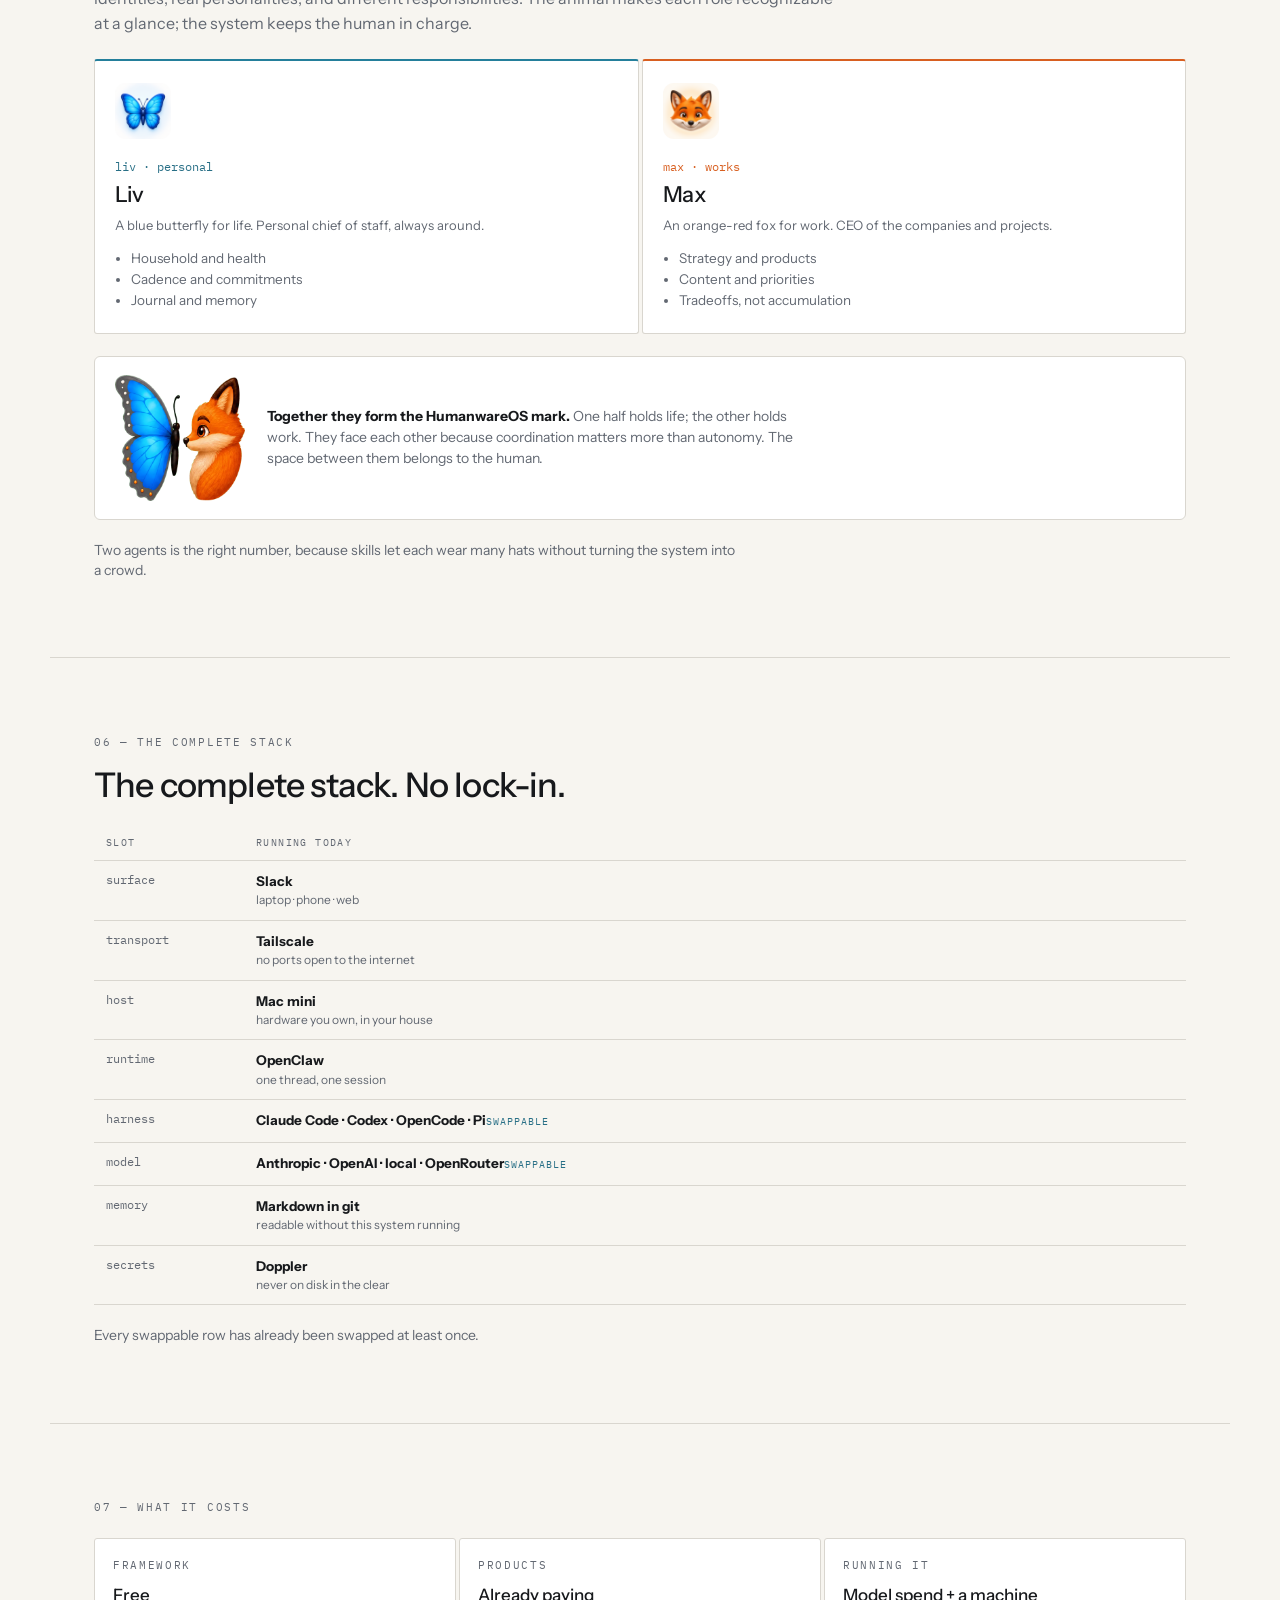
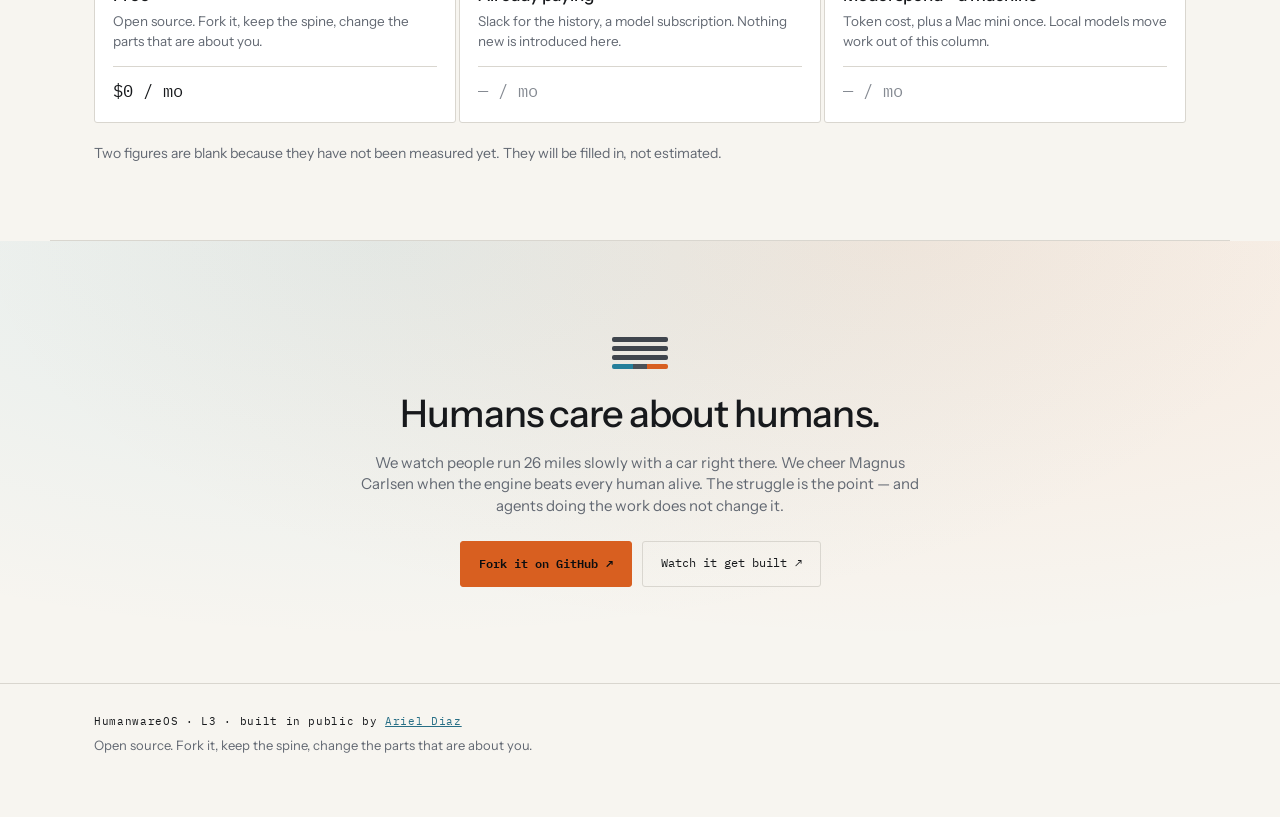
==== commit b3a8c597: "Refine logo edges and add system light mode" ====
--- a/index.html
+++ b/index.html
@@ -5,7 +5,8 @@
 <meta name="viewport" content="width=device-width, initial-scale=1">
 <title>HumanwareOS — an operating system for the top layer</title>
 <meta name="description" content="AI made producing work cheap. It did not make following it cheap. HumanwareOS runs every agent through Slack — one thread per session — so the system holds the state instead of you. Open source.">
-<meta name="theme-color" content="#0c0d0f">
+<meta name="theme-color" content="#0c0d0f" media="(prefers-color-scheme: dark)">
+<meta name="theme-color" content="#f7f5f0" media="(prefers-color-scheme: light)">
 <link rel="canonical" href="https://www.humanwareos.com/">
 <meta property="og:type" content="website">
 <meta property="og:url" content="https://www.humanwareos.com/">
--- a/styles.css
+++ b/styles.css
@@ -20,6 +20,20 @@
   --gut: clamp(20px, 5vw, 44px);
 }
 
+@media (prefers-color-scheme: light) {
+  :root {
+    --bg: #f7f5f0;
+    --panel: #ffffff;
+    --panel2: #efede8;
+    --ink: #17191c;
+    --dim: #626872;
+    --line: #d9d6cf;
+    --fire: #d85f20;
+    --ocean: #247f9b;
+    --ocean-soft: #286f86;
+  }
+}
+
 *, *::before, *::after { box-sizing: border-box; }
 
 html { scroll-behavior: smooth; }
@@ -147,6 +161,9 @@
 .hero-mark img {
   display: block; width: min(100%, 410px); margin-inline: auto;
   filter: drop-shadow(0 20px 34px rgba(0,0,0,.3));
+}
+@media (prefers-color-scheme: light) {
+  .hero-mark img { filter: drop-shadow(0 18px 28px rgba(44,48,54,.18)); }
 }
 .hero-mark figcaption {
   max-width: 34ch; margin: 12px auto 0;
@@ -388,6 +405,9 @@
   color: var(--ink); font-family: var(--mono); font-size: 17px;
 }
 .bucket .fig.unset { color: #545a63; }
+@media (prefers-color-scheme: light) {
+  .bucket .fig.unset { color: #858a92; }
+}
 @media (max-width: 820px) { .cost { grid-template-columns: 1fr; } }
 
 /* ---------- close ---------- */
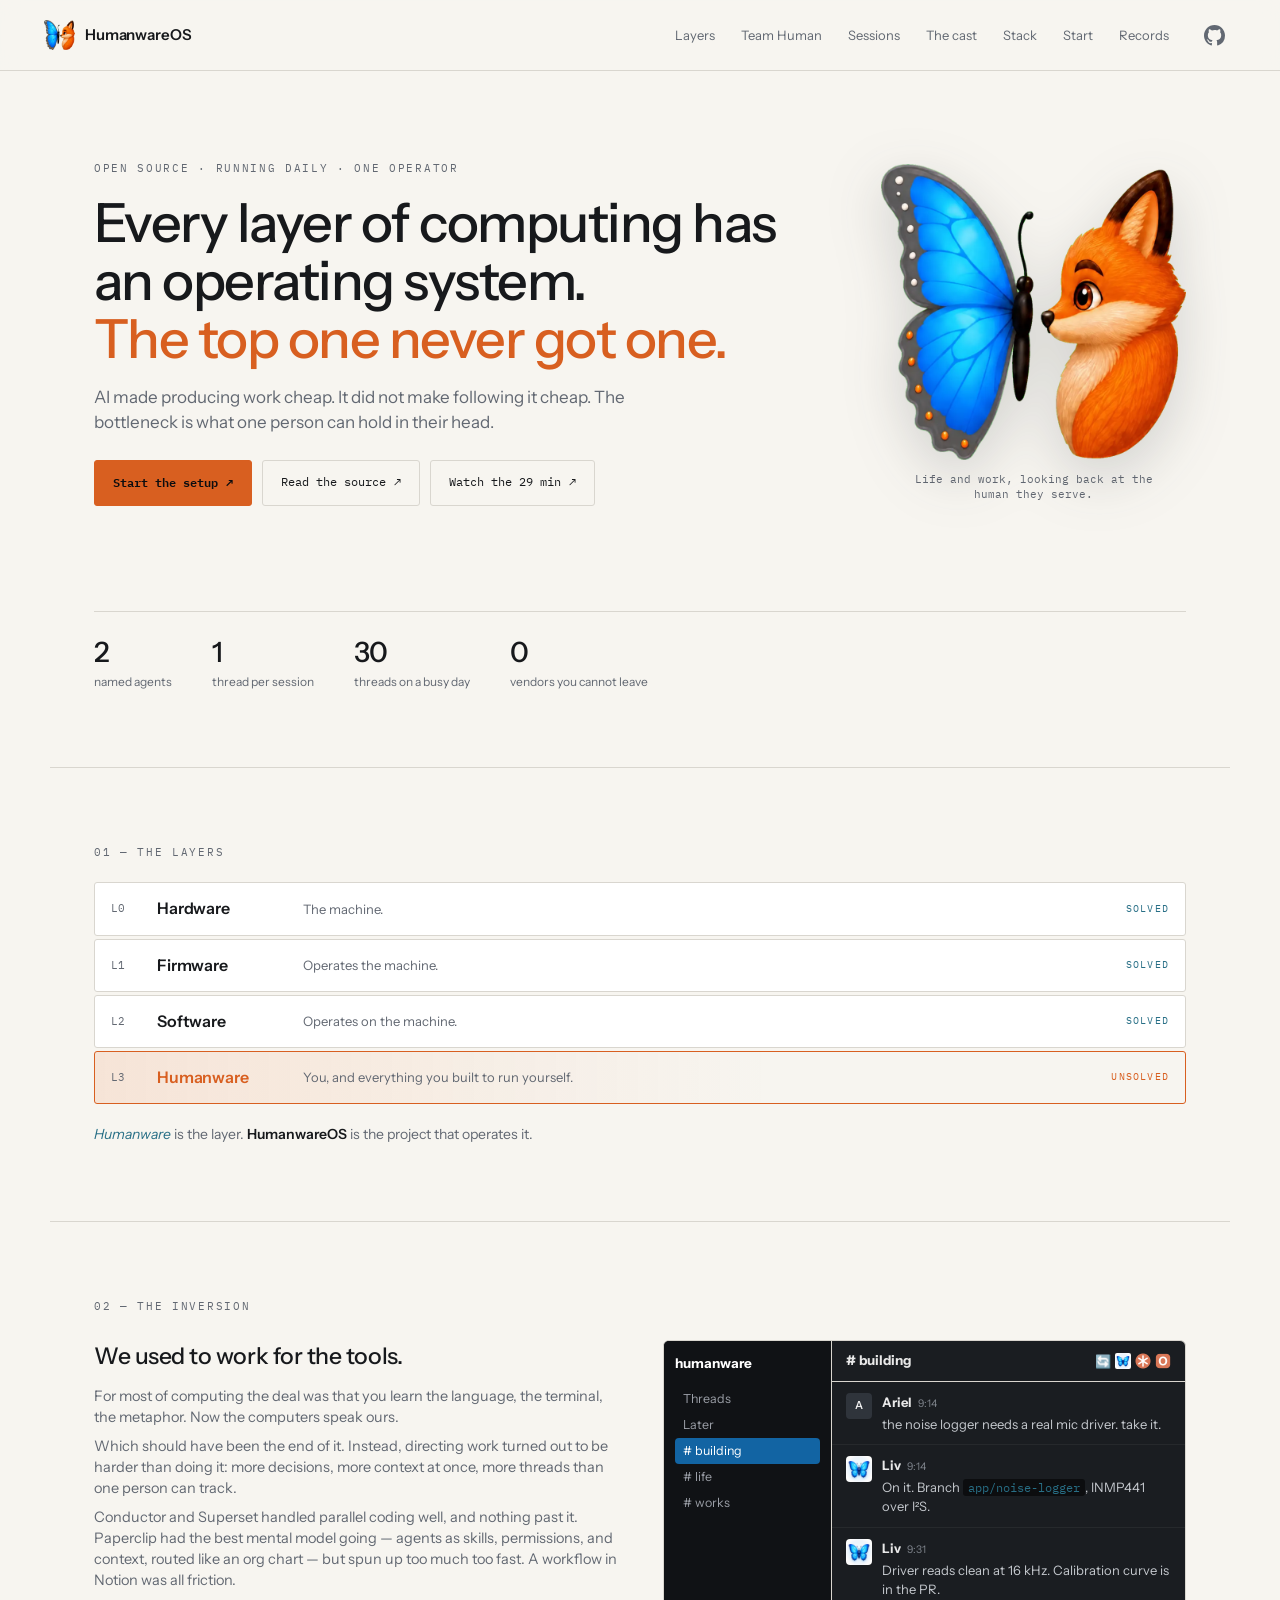
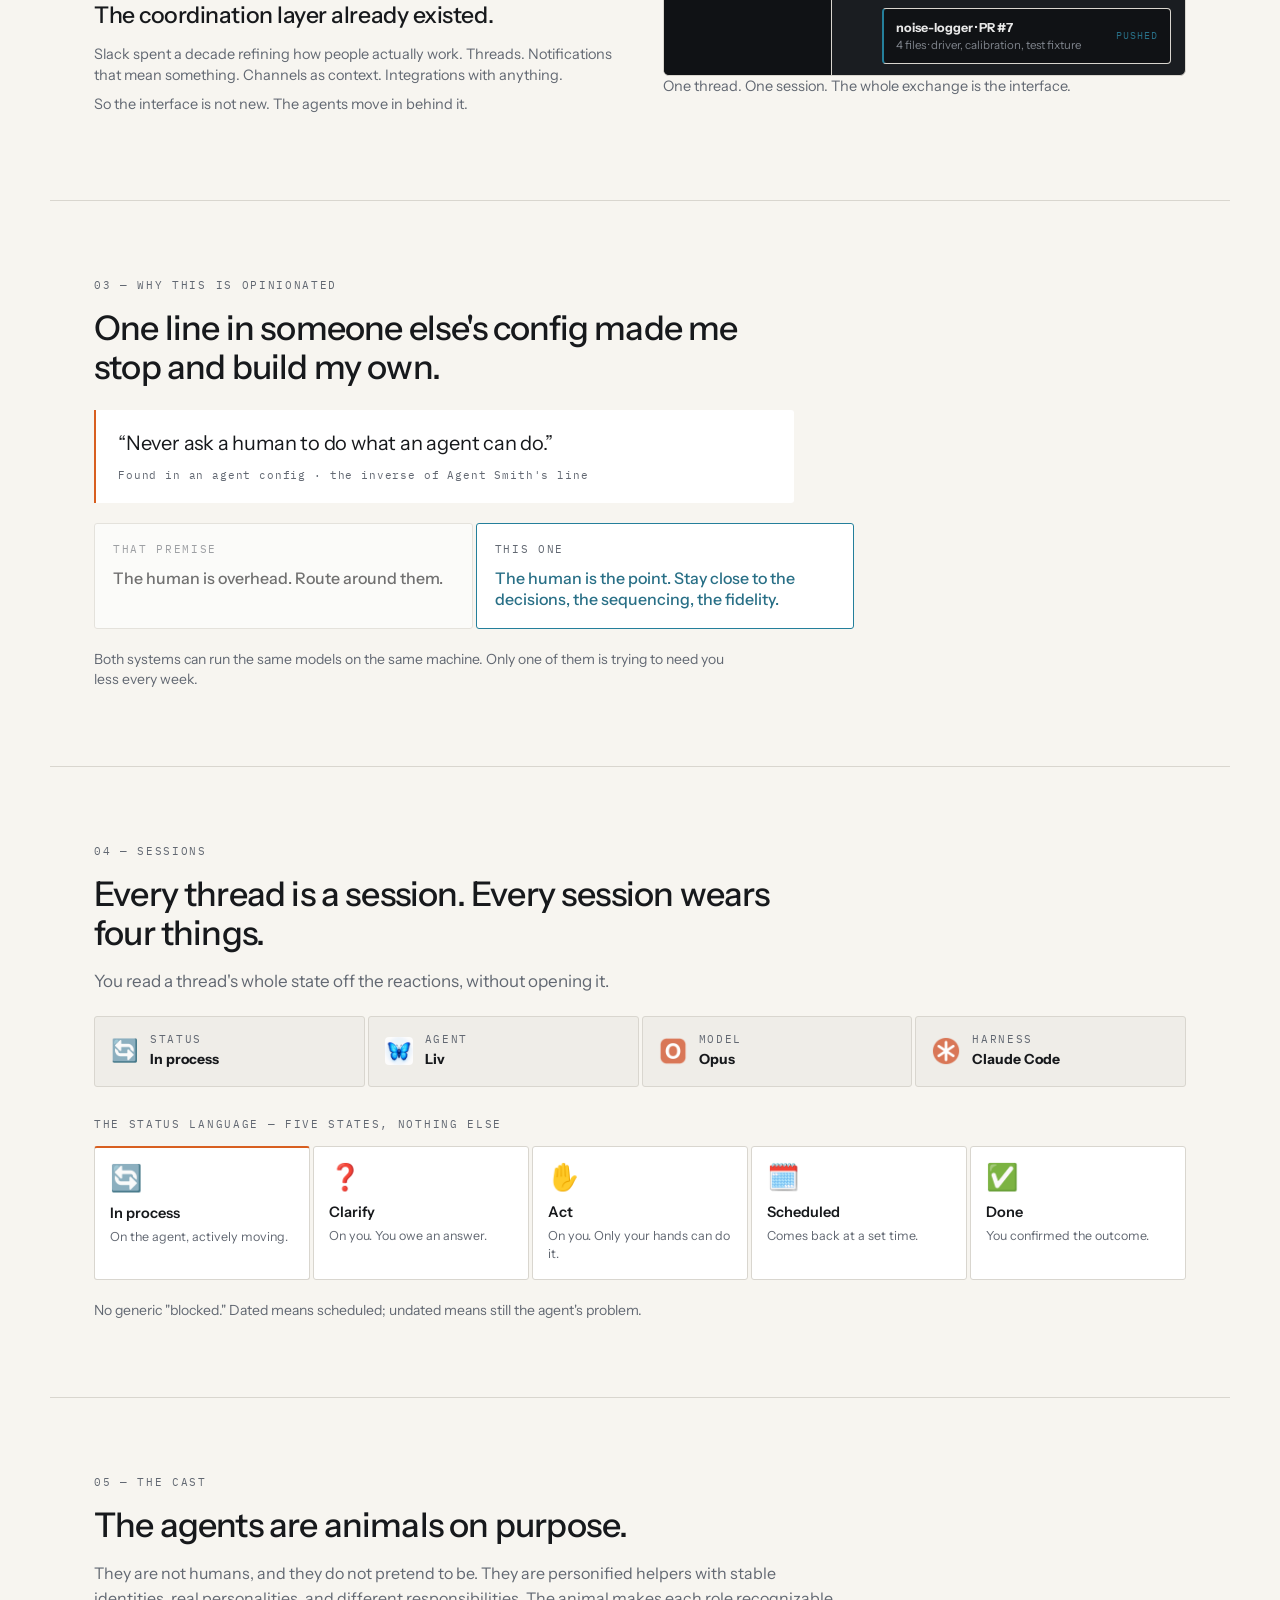
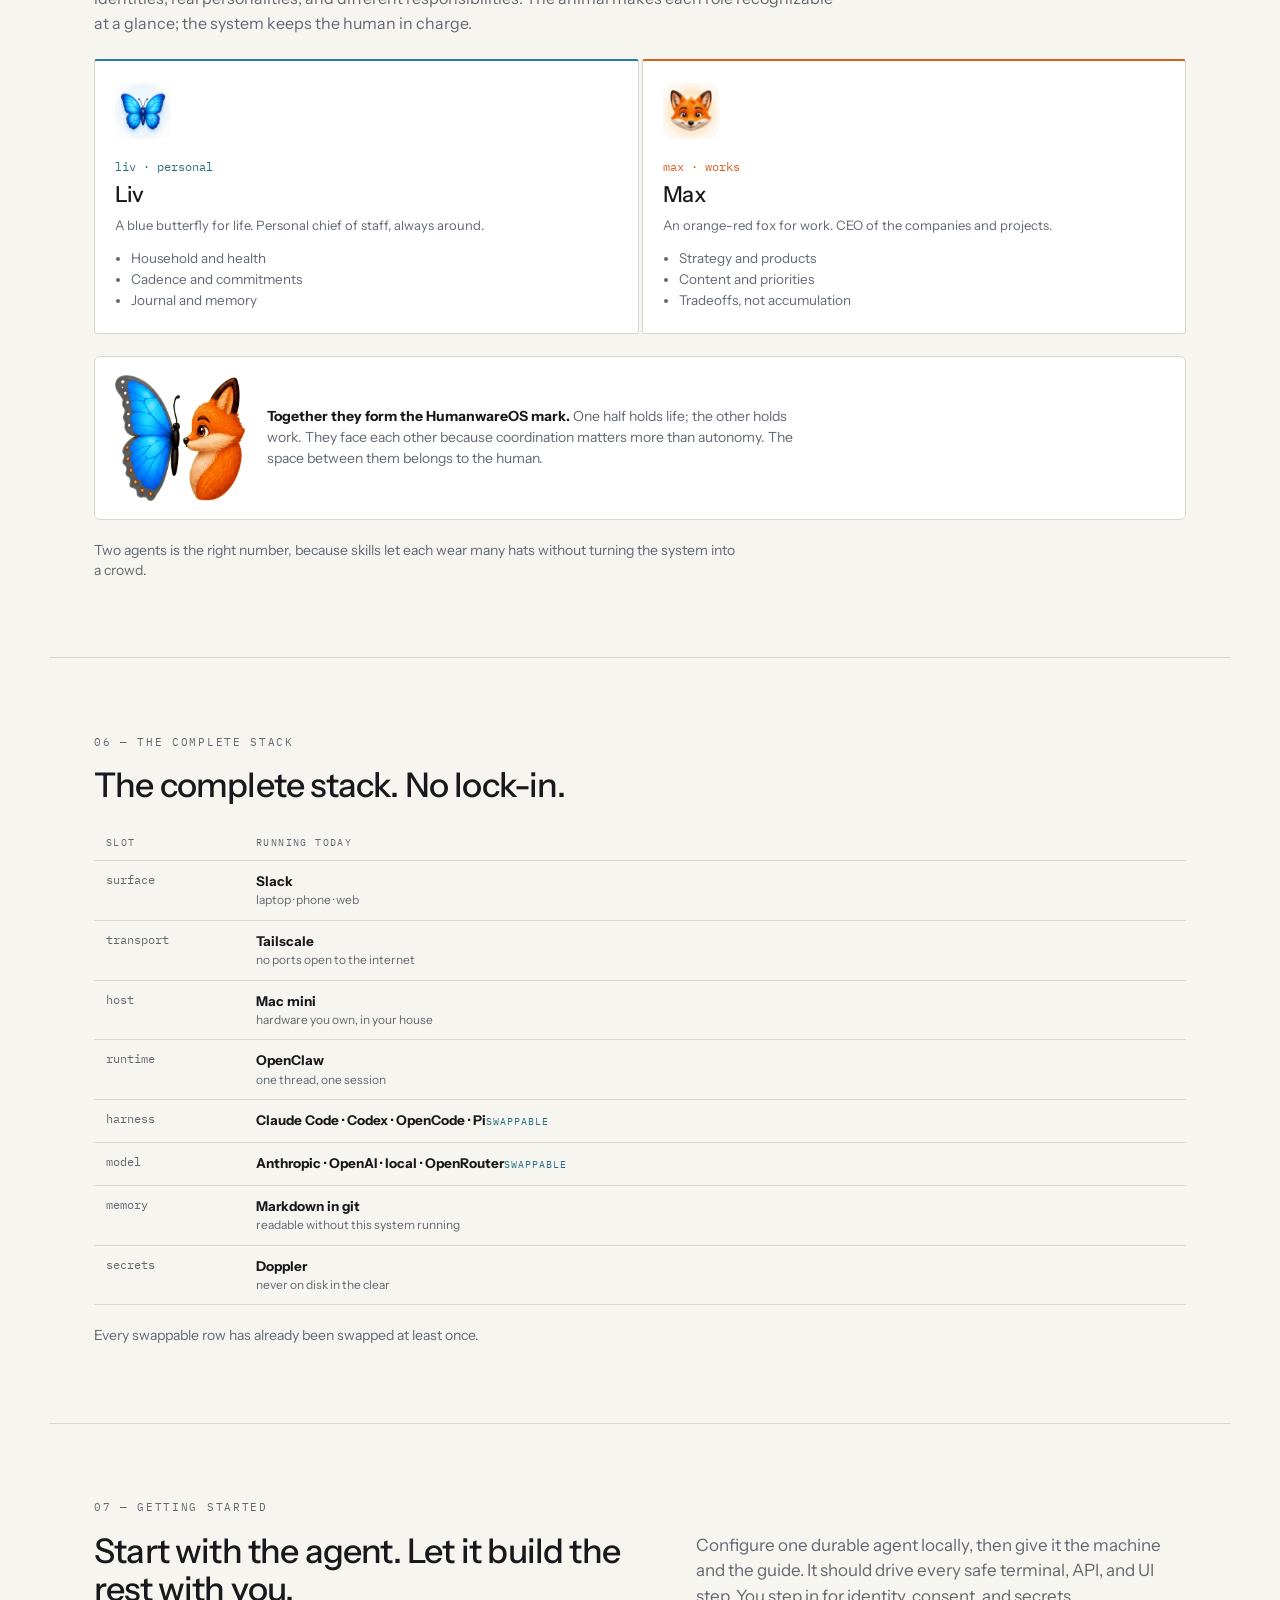
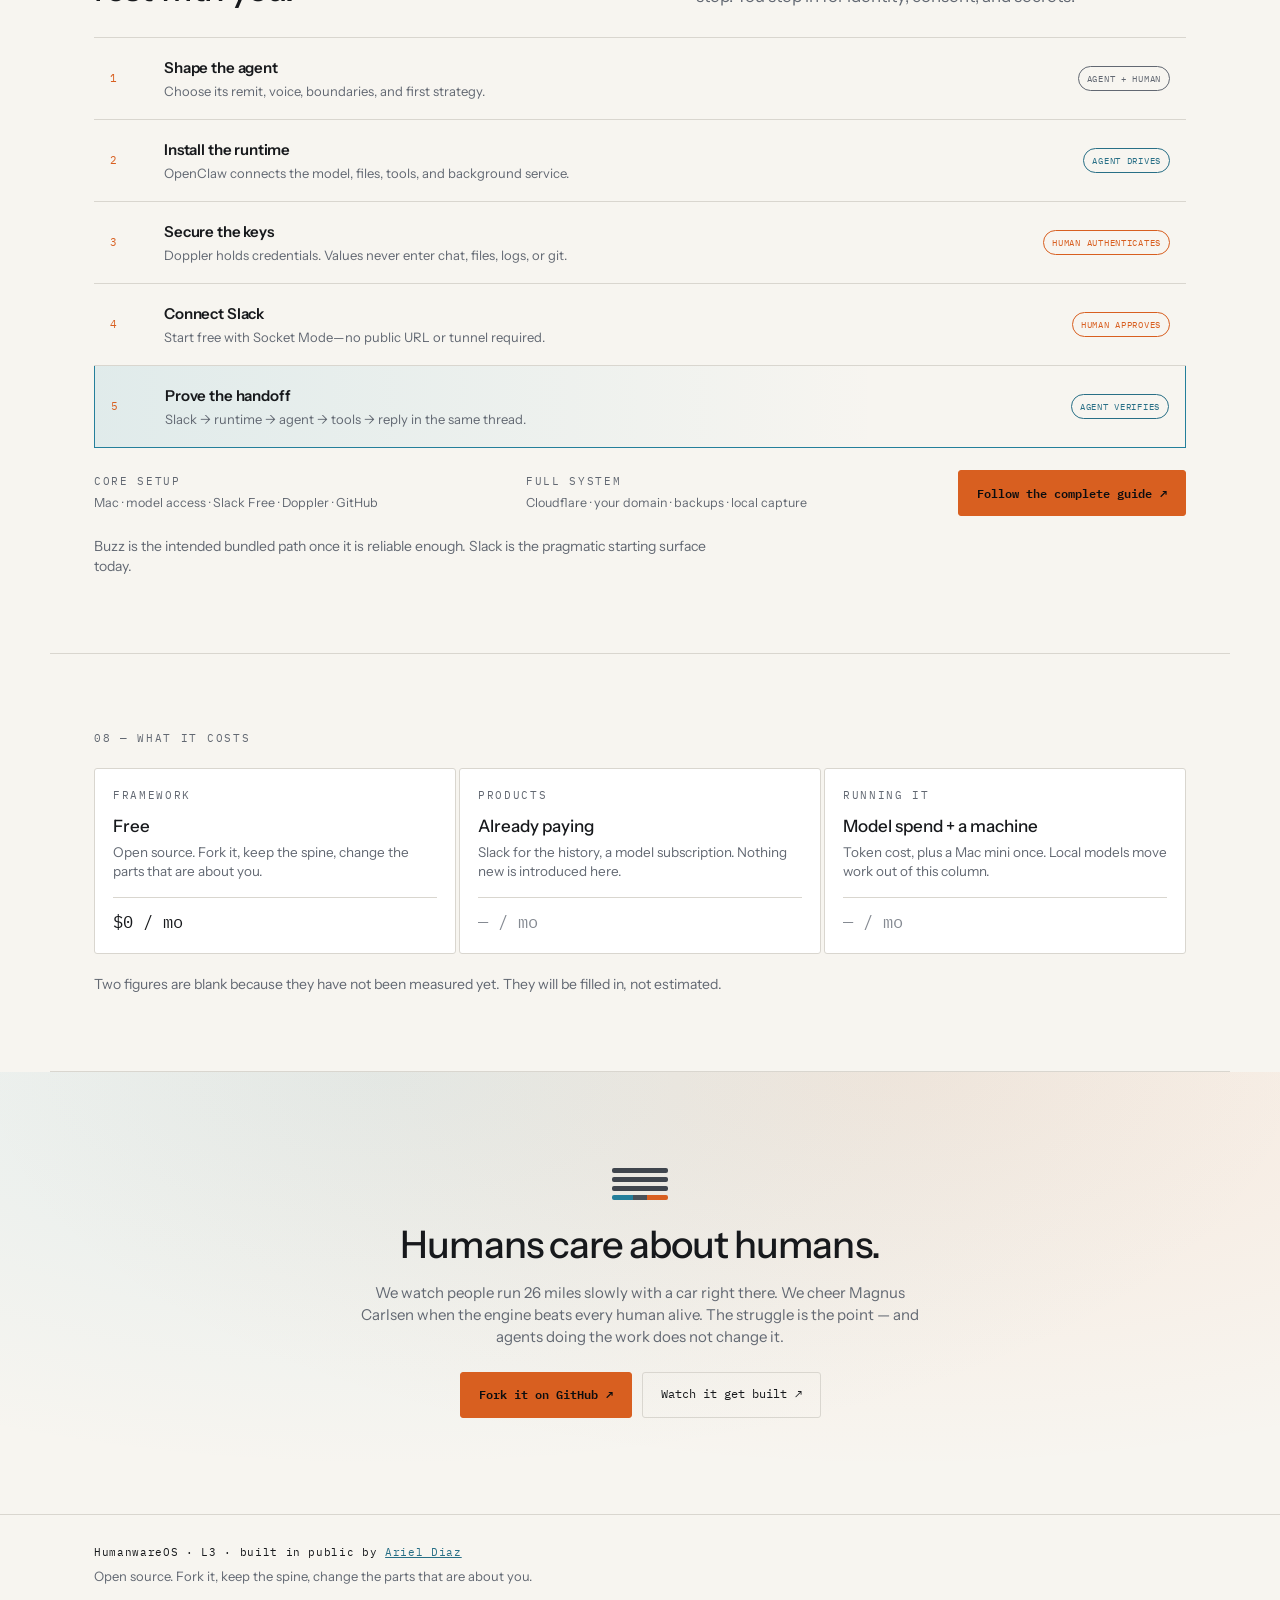
==== commit fe463155: "Add visual getting started path" ====
--- a/index.html
+++ b/index.html
@@ -35,6 +35,7 @@
     <a href="#sessions">Sessions</a>
     <a href="#cast">The cast</a>
     <a href="#stack">Stack</a>
+    <a href="#start">Start</a>
     <a href="/records/">Records</a>
     <a class="gh-link" href="https://github.com/arieldiaz/humanwareos" aria-label="HumanwareOS on GitHub" title="HumanwareOS on GitHub"><svg class="gh" viewBox="0 0 16 16" aria-hidden="true"><path d="M8 0C3.58 0 0 3.58 0 8c0 3.54 2.29 6.53 5.47 7.59.4.07.55-.17.55-.38 0-.19-.01-.82-.01-1.49-2.01.37-2.53-.49-2.69-.94-.09-.23-.48-.94-.82-1.13-.28-.15-.68-.52-.01-.53.63-.01 1.08.58 1.23.82.72 1.21 1.87.87 2.33.66.07-.52.28-.87.51-1.07-1.78-.2-3.64-.89-3.64-3.95 0-.87.31-1.59.82-2.15-.07-.2-.36-1.02.08-2.12 0 0 .67-.21 2.2.82a7.42 7.42 0 0 1 2-.27c.68 0 1.36.09 2 .27 1.53-1.04 2.2-.82 2.2-.82.44 1.1.16 1.92.08 2.12.51.56.82 1.27.82 2.15 0 3.07-1.87 3.75-3.65 3.95.29.25.54.73.54 1.48 0 1.07-.01 1.93-.01 2.2 0 .21.15.46.55.38A7.995 7.995 0 0 0 16 8c0-4.42-3.58-8-8-8Z"/></svg></a>
   </nav>
@@ -48,7 +49,8 @@
       <h1>Every layer of computing has an operating system.<br><em>The top one never got one.</em></h1>
       <p class="sub">AI made producing work cheap. It did not make following it cheap. The bottleneck is what one person can hold in their head.</p>
       <div class="acts">
-        <a class="btn on" href="https://github.com/arieldiaz/humanwareos">Read the source <span aria-hidden="true">↗</span></a>
+        <a class="btn on" href="https://github.com/arieldiaz/humanwareos/blob/main/docs/getting-started.md">Start the setup <span aria-hidden="true">↗</span></a>
+        <a class="btn" href="https://github.com/arieldiaz/humanwareos">Read the source <span aria-hidden="true">↗</span></a>
         <a class="btn" href="https://www.arieldiaz.com/videos/introducing-humanwareos/">Watch the 29 min <span aria-hidden="true">↗</span></a>
       </div>
     </div>
@@ -188,8 +190,51 @@
     <p class="note">Every swappable row has already been swapped at least once.</p>
   </section>
 
+  <section class="pad" id="start">
+    <p class="lbl">07 — Getting started</p>
+    <div class="start-head">
+      <h2 class="big">Start with the agent. Let it build the rest with you.</h2>
+      <p class="sub">Configure one durable agent locally, then give it the machine and the guide. It should drive every safe terminal, API, and UI step. You step in for identity, consent, and secrets.</p>
+    </div>
+
+    <ol class="setup" aria-label="The path to a working HumanwareOS agent">
+      <li>
+        <span class="setup-n">1</span>
+        <div><strong>Shape the agent</strong><p>Choose its remit, voice, boundaries, and first strategy.</p></div>
+        <span class="owner both">Agent + human</span>
+      </li>
+      <li>
+        <span class="setup-n">2</span>
+        <div><strong>Install the runtime</strong><p>OpenClaw connects the model, files, tools, and background service.</p></div>
+        <span class="owner agent">Agent drives</span>
+      </li>
+      <li>
+        <span class="setup-n">3</span>
+        <div><strong>Secure the keys</strong><p>Doppler holds credentials. Values never enter chat, files, logs, or git.</p></div>
+        <span class="owner human">Human authenticates</span>
+      </li>
+      <li>
+        <span class="setup-n">4</span>
+        <div><strong>Connect Slack</strong><p>Start free with Socket Mode—no public URL or tunnel required.</p></div>
+        <span class="owner human">Human approves</span>
+      </li>
+      <li class="proof">
+        <span class="setup-n">5</span>
+        <div><strong>Prove the handoff</strong><p>Slack → runtime → agent → tools → reply in the same thread.</p></div>
+        <span class="owner agent">Agent verifies</span>
+      </li>
+    </ol>
+
+    <div class="reqs">
+      <div><span class="lbl">Core setup</span><p>Mac · model access · Slack Free · Doppler · GitHub</p></div>
+      <div><span class="lbl">Full system</span><p>Cloudflare · your domain · backups · local capture</p></div>
+      <a class="btn on" href="https://github.com/arieldiaz/humanwareos/blob/main/docs/getting-started.md">Follow the complete guide <span aria-hidden="true">↗</span></a>
+    </div>
+    <p class="note">Buzz is the intended bundled path once it is reliable enough. Slack is the pragmatic starting surface today.</p>
+  </section>
+
   <section class="pad" id="cost">
-    <p class="lbl">07 — What it costs</p>
+    <p class="lbl">08 — What it costs</p>
     <div class="cost">
       <div class="bucket"><span class="lbl">Framework</span><strong>Free</strong><p>Open source. Fork it, keep the spine, change the parts that are about you.</p><p class="fig">$0 / mo</p></div>
       <div class="bucket"><span class="lbl">Products</span><strong>Already paying</strong><p>Slack for the history, a model subscription. Nothing new is introduced here.</p><p class="fig unset">— / mo</p></div>
--- a/styles.css
+++ b/styles.css
@@ -394,6 +394,62 @@
 }
 @media (max-width: 560px) { .spec tbody th { width: 92px; } }
 
+/* ---------- getting started ---------- */
+
+.start-head {
+  display: grid; grid-template-columns: 1.1fr 1fr; gap: clamp(24px, 5vw, 64px);
+  align-items: end;
+}
+.start-head .sub { margin: 0; }
+.setup {
+  margin: 28px 0 0; padding: 0; list-style: none;
+  border-top: 1px solid var(--line);
+}
+.setup li {
+  display: grid; grid-template-columns: 38px minmax(0, 1fr) auto;
+  gap: 16px; align-items: center;
+  min-height: 82px; padding: 14px 16px;
+  border-bottom: 1px solid var(--line);
+}
+.setup li:hover { background: var(--panel); }
+.setup-n {
+  color: var(--fire); font-family: var(--mono); font-size: 11px;
+}
+.setup strong {
+  display: block; font-size: 15px; font-weight: 600; letter-spacing: -0.01em;
+}
+.setup p { margin: 3px 0 0; color: var(--dim); font-size: 13px; }
+.owner {
+  padding: 5px 8px; border: 1px solid currentColor; border-radius: 999px;
+  font-family: var(--mono); font-size: 9px; letter-spacing: 0.08em;
+  text-transform: uppercase; white-space: nowrap;
+}
+.owner.agent { color: var(--ocean-soft); }
+.owner.human { color: var(--fire); }
+.owner.both { color: var(--dim); }
+.setup .proof {
+  border: 1px solid var(--ocean); border-top: 0;
+  background: linear-gradient(90deg, rgba(59,163,196,.12), transparent 72%);
+}
+.reqs {
+  display: grid; grid-template-columns: 1fr 1fr auto; gap: 24px;
+  align-items: center; margin-top: 22px;
+}
+.reqs p { margin: 5px 0 0; color: var(--dim); font-size: 12.5px; }
+.reqs .btn { margin-left: auto; }
+@media (max-width: 760px) {
+  .start-head { grid-template-columns: 1fr; }
+  .start-head .sub { margin-top: 0; }
+  .reqs { grid-template-columns: 1fr 1fr; }
+  .reqs .btn { grid-column: 1 / -1; margin-left: 0; justify-self: start; }
+}
+@media (max-width: 560px) {
+  .setup li { grid-template-columns: 26px 1fr; align-items: start; }
+  .setup .owner { grid-column: 2; justify-self: start; }
+  .reqs { grid-template-columns: 1fr; }
+  .reqs .btn { grid-column: auto; }
+}
+
 /* ---------- cost ---------- */
 
 .cost { display: grid; grid-template-columns: repeat(3, 1fr); gap: 3px; margin-top: 22px; }
